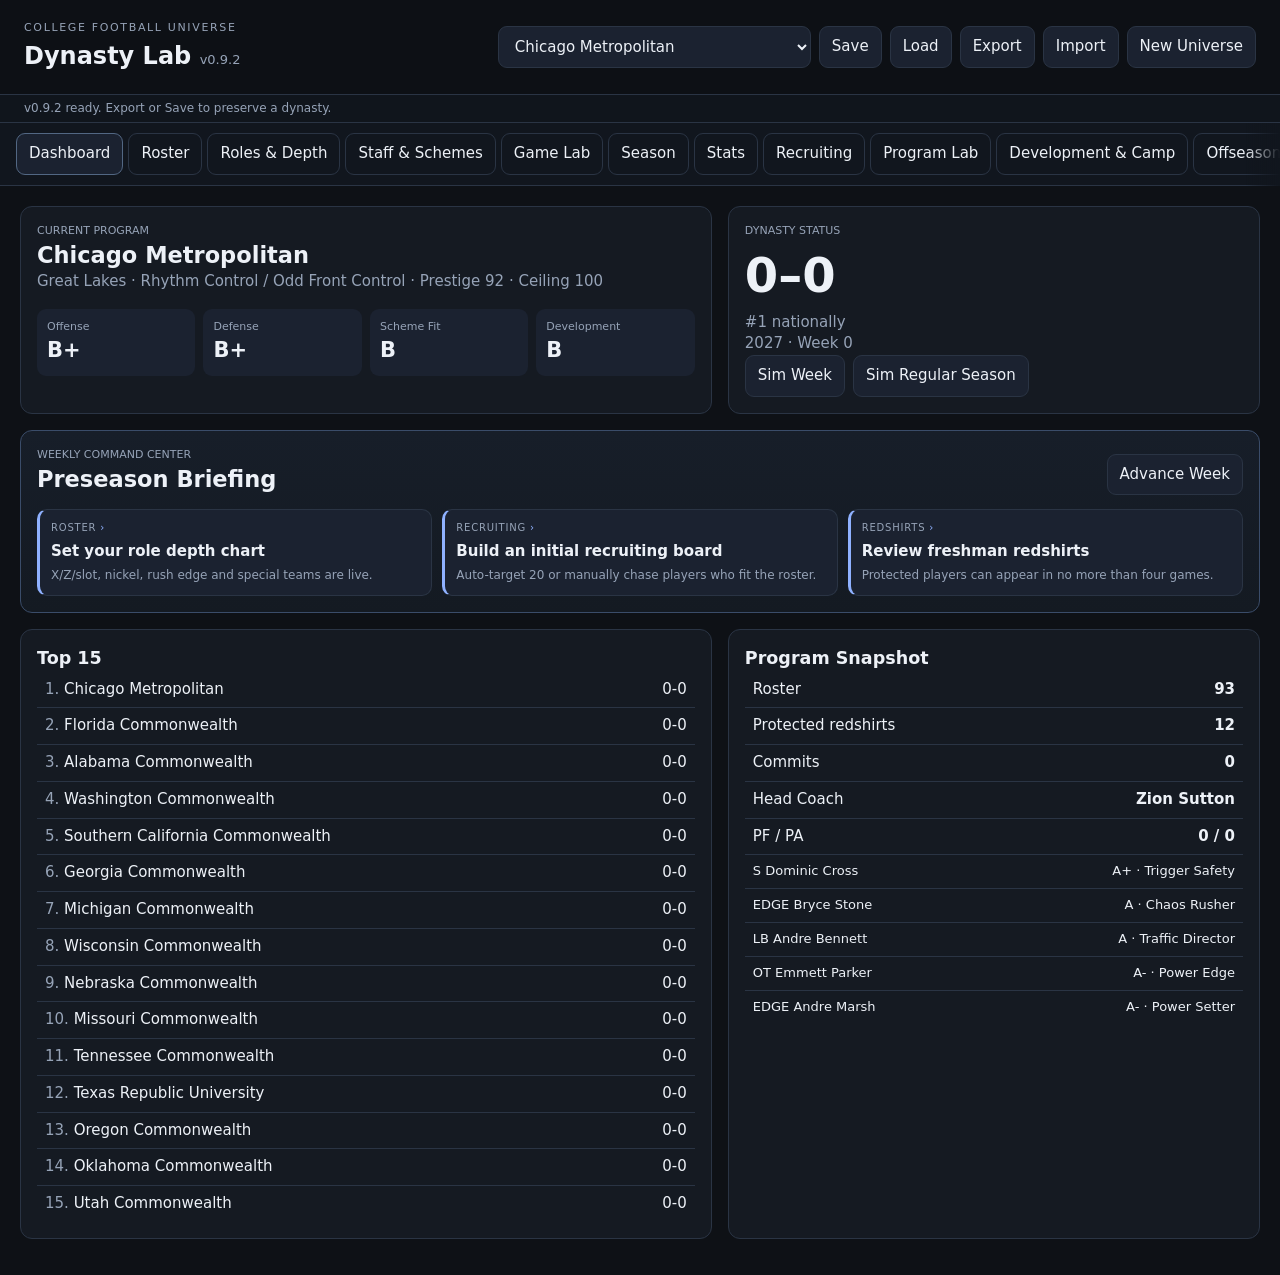
==== index.html @ 31e7a1f7 "Publish Dynasty Lab v0.9.3 for GitHub Pages A single self-contained page at the branch root, so enab" ====
<!doctype html><html lang="en"><head><meta charset="utf-8"><meta name="viewport" content="width=device-width,initial-scale=1"><meta name="theme-color" content="#0e1116"><title>Dynasty Lab v0.9.3</title><style>
:root{
  --bg:#0e1116;--panel:#151a22;--panel2:#1b2230;--line:#2a3444;--text:#edf1f7;--muted:#96a3b7;
  --accent:#d6e2ff;--accent2:#8fb1ff;--good:#77d6a3;--warn:#f3ca78;--bad:#ef8f92;
}
*{box-sizing:border-box}body{margin:0;background:var(--bg);color:var(--text);font:15px/1.45 Inter,ui-sans-serif,system-ui,-apple-system,BlinkMacSystemFont,"Segoe UI",sans-serif}
button,select{font:inherit}.topbar{display:flex;justify-content:space-between;gap:16px;align-items:center;padding:20px 24px;border-bottom:1px solid var(--line);position:sticky;top:0;background:rgba(14,17,22,.96);z-index:10}
h1,h2,h3{margin:0}h1{font-size:24px}h1 span{font-size:13px;color:var(--muted);font-weight:500}.eyebrow{font-size:11px;letter-spacing:.15em;color:var(--muted);margin-bottom:3px}
.header-actions,.button-row{display:flex;gap:8px;flex-wrap:wrap}button,select{background:var(--panel2);color:var(--text);border:1px solid var(--line);border-radius:9px;padding:9px 12px}button{cursor:pointer}button:hover{border-color:#4d6080}button:disabled{opacity:.4;cursor:not-allowed}
.tabs{display:flex;gap:5px;padding:10px 16px;border-bottom:1px solid var(--line);overflow:auto;background:#11161e}.tabs button{white-space:nowrap;background:transparent}.tabs button.active{background:var(--panel2);border-color:#526783}
main{max-width:1280px;margin:auto;padding:20px}.tab{display:none}.tab.active{display:block}.panel{min-width:0}.card{background:var(--panel);border:1px solid var(--line);border-radius:12px;padding:16px;margin-bottom:16px}
.hero-grid,.two-col{display:grid;grid-template-columns:1.3fr 1fr;gap:16px}.metric-grid{display:grid;grid-template-columns:repeat(4,minmax(0,1fr));gap:8px;margin-top:16px}.metric{background:var(--panel2);border-radius:9px;padding:10px}.metric .v{font-size:21px;font-weight:700}.small{font-size:11px}.muted{color:var(--muted)}.big{font-size:48px;font-weight:800;line-height:1.1;margin:10px 0}.section-head{display:flex;justify-content:space-between;gap:16px;align-items:end;margin-bottom:14px}
.table-wrap{overflow:auto;border:1px solid var(--line);border-radius:12px;background:var(--panel)}table{border-collapse:collapse;width:100%;min-width:820px}th,td{padding:9px 10px;border-bottom:1px solid var(--line);text-align:left}th{font-size:11px;text-transform:uppercase;letter-spacing:.06em;color:var(--muted);position:sticky;top:0;background:var(--panel2)}td.num{text-align:right}.pill{display:inline-block;padding:2px 7px;border:1px solid var(--line);border-radius:999px;font-size:11px}.good{color:var(--good)}.warn{color:var(--warn)}.bad{color:var(--bad)}.rankrow,.resultrow,.historyrow,.lineitem{display:flex;justify-content:space-between;gap:10px;padding:7px 8px;border-bottom:1px solid var(--line)}.rankrow:last-child,.resultrow:last-child,.historyrow:last-child,.lineitem:last-child{border-bottom:0}.rank{width:26px;color:var(--muted)}.strong{font-weight:700}.compact{font-size:13px}.champ{border-left:3px solid var(--good)}.upset{border-left:3px solid var(--warn)}.target{background:rgba(143,177,255,.08)}
@media(max-width:760px){.topbar{align-items:flex-start;flex-direction:column}.hero-grid,.two-col{grid-template-columns:1fr}.metric-grid{grid-template-columns:repeat(2,1fr)}main{padding:14px}.section-head{align-items:flex-start;flex-direction:column}.big{font-size:38px}}
.save-status{padding:5px 24px;border-bottom:1px solid var(--line);font-size:12px;background:#10151c}
.editor-grid{display:grid;grid-template-columns:repeat(4,minmax(0,1fr));gap:12px;align-items:end}.editor-grid label{display:flex;flex-direction:column;gap:5px;color:var(--muted);font-size:12px}.editor-grid input,.editor-grid select{width:100%;background:var(--panel2);color:var(--text);border:1px solid var(--line);border-radius:9px;padding:9px 10px;font:inherit}.playlog{max-height:460px;overflow:auto}.playline{padding:8px 9px;border-bottom:1px solid var(--line)}.coach-card{padding:10px 0;border-bottom:1px solid var(--line)}.coach-card:last-child{border-bottom:0}.scheme-badge{display:inline-block;border:1px solid var(--line);background:var(--panel2);padding:4px 8px;border-radius:999px;margin:3px 4px 3px 0}.bar{height:7px;background:#253043;border-radius:999px;overflow:hidden;margin-top:5px}.bar>span{display:block;height:100%;background:var(--accent2)}
@media(max-width:900px){.editor-grid{grid-template-columns:repeat(2,minmax(0,1fr))}}
@media(max-width:520px){.editor-grid{grid-template-columns:1fr}.header-actions{width:100%}.header-actions select{flex:1;min-width:180px}}

.player-button{appearance:none;background:transparent;border:0;padding:0;color:var(--text);font-weight:700;text-align:left;cursor:pointer;text-decoration:underline;text-decoration-color:transparent;text-underline-offset:3px}
.player-button:hover,.player-button:focus{text-decoration-color:var(--accent2);outline:none}
.health-ok{color:var(--good)}.health-warn{color:var(--warn)}.health-out{color:var(--bad)}
.depth-grid{display:grid;grid-template-columns:repeat(3,minmax(0,1fr));gap:12px}
.depth-card{background:var(--panel);border:1px solid var(--line);border-radius:12px;padding:13px;min-width:0}
.depth-card select{width:100%;margin-top:8px}
.depth-list{margin-top:8px;font-size:13px;color:var(--muted)}
.depth-list div{padding:4px 0;border-top:1px solid var(--line)}
.player-dialog{width:min(760px,calc(100% - 24px));max-height:88%;border:1px solid var(--line);border-radius:14px;background:var(--panel);color:var(--text);padding:0}
.player-dialog::backdrop{background:rgba(0,0,0,.72)}
.dialog-shell{padding:18px;margin:0}.dialog-head{display:flex;justify-content:space-between;gap:16px;align-items:flex-start;border-bottom:1px solid var(--line);padding-bottom:12px;margin-bottom:12px}
.dialog-close{flex:0 0 auto}.profile-grid{display:grid;grid-template-columns:repeat(4,minmax(0,1fr));gap:8px;margin:12px 0}.profile-stat{background:var(--panel2);padding:9px;border-radius:8px}
.profile-stat .v{font-weight:750;font-size:18px}.timeline{border-left:2px solid var(--line);padding-left:12px;margin-left:5px}.timeline-row{padding:7px 0}
.wide-input{width:100%;background:var(--panel2);color:var(--text);border:1px solid var(--line);border-radius:9px;padding:11px;font:inherit}
.archive-results{margin-top:10px}.injury-note{border-left:3px solid var(--warn);padding:8px 10px;background:rgba(243,202,120,.07);border-radius:6px}
.pipeline-bar{display:inline-flex;align-items:center;gap:5px}.pipeline-dot{display:inline-block;width:7px;height:7px;border-radius:50%;background:var(--accent2)}
@media(max-width:900px){.depth-grid{grid-template-columns:repeat(2,minmax(0,1fr))}.profile-grid{grid-template-columns:repeat(2,minmax(0,1fr))}}
@media(max-width:560px){.depth-grid{grid-template-columns:1fr}.player-dialog{width:calc(100% - 14px)}.dialog-shell{padding:13px}.profile-grid{grid-template-columns:repeat(2,minmax(0,1fr))}}

.role-depth-grid{grid-template-columns:repeat(3,minmax(0,1fr))}.role-card .role-side{font-size:10px;text-transform:uppercase;letter-spacing:.08em;color:var(--muted)}
.rs-button{min-width:76px;padding:5px 8px;font-size:12px}.rs-active{border-color:var(--warn);color:var(--warn)}.rs-used{opacity:.65}.record-value{font-variant-numeric:tabular-nums;font-weight:750}.award-card{padding:9px 0;border-bottom:1px solid var(--line)}.award-card:last-child{border-bottom:0}.draft-round{display:inline-block;min-width:42px;font-weight:800}.role-note{font-size:11px;color:var(--muted);margin-top:5px}.record-group{margin-bottom:14px}.record-group h4{margin:0 0 5px;font-size:12px;color:var(--muted);text-transform:uppercase;letter-spacing:.07em}
@media(max-width:980px){.role-depth-grid{grid-template-columns:repeat(2,minmax(0,1fr))}}@media(max-width:620px){.role-depth-grid{grid-template-columns:1fr}}

.command-center{border-color:#3a4c69;background:linear-gradient(180deg,#171e29,#141a22)}
.hub-grid{display:grid;grid-template-columns:repeat(3,minmax(0,1fr));gap:10px}.hub-item{background:var(--panel2);border:1px solid var(--line);border-radius:10px;padding:11px;min-height:86px}.hub-item.action{border-left:3px solid var(--accent2)}.hub-item.alert{border-left:3px solid var(--warn)}.hub-item.good-news{border-left:3px solid var(--good)}.hub-item.bad-news{border-left:3px solid var(--bad)}.hub-kicker{font-size:10px;text-transform:uppercase;letter-spacing:.08em;color:var(--muted);margin-bottom:5px}.hub-main{font-weight:700}.hub-sub{font-size:12px;color:var(--muted);margin-top:4px}.hub-item.hub-link{cursor:pointer}.hub-item.hub-link:hover,.hub-item.hub-link:focus-visible{background:var(--panel);outline:1px solid var(--accent2)}.hub-item.hub-link .hub-kicker::after{content:' ›';color:var(--accent2)}.stats-grid{display:grid;grid-template-columns:repeat(2,minmax(0,1fr));gap:16px}.leader-row{display:grid;grid-template-columns:30px minmax(0,1fr) auto;gap:8px;padding:7px 5px;border-bottom:1px solid var(--line);align-items:center}.leader-row:last-child{border-bottom:0}.leader-val{font-variant-numeric:tabular-nums;font-weight:700}.trend-up{color:var(--good)}.trend-down{color:var(--bad)}.trend-flat{color:var(--muted)}.battle-card{border-bottom:1px solid var(--line);padding:10px 0}.battle-card:last-child{border-bottom:0}.battle-schools{display:flex;gap:5px;flex-wrap:wrap;margin-top:6px}.battle-school{font-size:11px;padding:3px 7px;border:1px solid var(--line);border-radius:999px}.pitch-positive{color:var(--good)}.pitch-negative{color:var(--bad)}.pitch-neutral{color:var(--muted)}
@media(max-width:900px){.hub-grid{grid-template-columns:repeat(2,minmax(0,1fr))}.stats-grid{grid-template-columns:1fr}}@media(max-width:560px){.hub-grid{grid-template-columns:1fr}}

/* v0.8 development & camp */
.camp-phase{margin-top:12px;padding:11px;border:1px solid var(--line);border-radius:9px;background:var(--panel2)}
.stack-label{display:grid;gap:6px;margin:8px 0}.position-change-grid{display:grid;grid-template-columns:1.5fr 1fr auto;gap:8px;align-items:center}
.dev-confidence{display:inline-flex;align-items:center;gap:6px}.confidence-meter{display:inline-block;width:54px;height:6px;background:#273244;border-radius:9px;overflow:hidden;vertical-align:middle}.confidence-meter>i{display:block;height:100%;background:var(--accent2);border-radius:9px}
.camp-battle{padding:10px 0;border-bottom:1px solid var(--line)}.camp-battle:last-child{border-bottom:0}.battle-head{display:flex;justify-content:space-between;gap:10px;align-items:center}.battle-candidates{margin-top:6px;display:grid;gap:4px}.battle-candidate{display:flex;justify-content:space-between;gap:10px;font-size:13px}.staff-rec{color:var(--good)}
.dev-rise{color:var(--good)}.dev-fall{color:var(--bad)}.dev-flat{color:var(--muted)}.transition-tag{color:var(--warn)}
.training-focus{min-width:145px}.camp-disabled{opacity:.55}.staff-note{max-width:300px}.scout-range{white-space:nowrap}.growth-arrow{font-weight:800}
@media(max-width:700px){.position-change-grid{grid-template-columns:1fr}.position-change-grid button{width:100%}.staff-note{max-width:none}}

/* v0.8.1 mobile: an eleven-column roster table showed five columns on a phone
   and hid the ratings behind a horizontal scroll. Below 700px each row becomes
   a card with its column names inline. */
@media(max-width:700px){
  .stacked-table table{min-width:0;width:100%}
  .stacked-table thead{position:absolute;width:1px;height:1px;overflow:hidden;clip:rect(0 0 0 0);white-space:nowrap}
  .stacked-table tr{display:grid;grid-template-columns:minmax(0,1fr) minmax(0,1fr);gap:2px 10px;padding:11px 12px;border-bottom:1px solid var(--line)}
  .stacked-table tr:last-child{border-bottom:0}
  .stacked-table td{display:flex;justify-content:space-between;align-items:baseline;gap:8px;border:0;padding:2px 0;min-width:0}
  .stacked-table td::before{content:attr(data-label);font-size:10px;text-transform:uppercase;letter-spacing:.06em;color:var(--muted);flex:0 0 auto}
  .stacked-table td[data-label="Player"]{grid-column:1/-1;display:block;margin-bottom:5px}
  .stacked-table td[data-label="Player"]::before{display:none}
  .stacked-table td[data-label="Style"]{grid-column:1/-1;display:block}
  .stacked-table td[data-label="Style"]::before{display:block;margin-bottom:3px}
  .stacked-table td[data-label="Staff Note"],.stacked-table td[data-label="Hometown / HS"]{grid-column:1/-1}
  .stacked-table .table-wrap,.stacked-table{overflow:visible}
  .stacked-table td>span,.stacked-table td>.pill{text-align:right;min-width:0}
}

/* The tab strip scrolls horizontally with no hint that it does. Fade the right
   edge so the off-screen tabs are discoverable. */
.tabs{position:relative;-webkit-overflow-scrolling:touch;scrollbar-width:none}
.tabs::-webkit-scrollbar{display:none}
.tabs-shell{position:relative}
.tabs-shell::after{content:"";position:absolute;top:0;right:0;bottom:0;width:34px;pointer-events:none;background:linear-gradient(90deg,rgba(17,22,30,0),#11161e)}

.game-dialog{width:min(1050px,96vw);max-width:96vw;box-sizing:border-box}.game-dialog .dialog-shell{min-width:0}.game-dialog h2{font-size:24px;overflow-wrap:anywhere}.game-dialog h3{margin:20px 0 10px}.game-dialog h4{margin:16px 0 8px}.game-table{max-width:100%;margin:10px 0}.game-table table{min-width:520px}.game-link{text-align:left;font-size:12px}.game-dialog .active{border-color:var(--good);color:var(--good)}#gameHistoryYear{margin:12px 0}@media(max-width:600px){.game-dialog .dialog-shell{padding:12px}.game-dialog h2{font-size:19px}.game-dialog .dialog-head{gap:8px}#gameTabs{gap:4px}#gameTabs button{padding:8px;font-size:12px}}

/* v0.9.3 player portraits. Canvases are painted after markup lands, so they
   need a reserved box to avoid reflowing the row on first paint. */
.portrait{display:block;border-radius:8px;background:var(--panel2);flex:0 0 auto}
.portrait-list{width:44px;height:44px}
.portrait-profile{width:112px;height:112px;border-radius:12px}
.player-cell{display:flex;align-items:center;gap:10px;min-width:0}
.player-cell-text{min-width:0}
.dialog-identity{display:flex;align-items:flex-start;gap:14px;min-width:0}
.dialog-portrait{flex:0 0 auto}
@media(max-width:700px){
  .stacked-table .player-cell{align-items:center}
  .portrait-profile{width:88px;height:88px}
}
</style></head><body>
<div id="app">
  <header class="topbar">
    <div>
      <div class="eyebrow">COLLEGE FOOTBALL UNIVERSE</div>
      <h1>Dynasty Lab <span>v0.9.2</span></h1>
    </div>
    <div class="header-actions">
      <select id="userTeam" aria-label="Controlled program"></select>
      <button id="saveBrowser">Save</button>
      <button id="loadBrowser">Load</button>
      <button id="exportSave">Export</button>
      <button id="importSave">Import</button>
      <input id="importFile" type="file" accept="application/json,.json" hidden>
      <button id="newUniverse">New Universe</button>
    </div>
  </header>
  <div id="saveStatus" class="save-status muted">No save loaded.</div>

  <div class="tabs-shell">
  <nav class="tabs">
    <button data-tab="dashboard" class="active">Dashboard</button>
    <button data-tab="roster">Roster</button>
    <button data-tab="depth">Roles & Depth</button>
    <button data-tab="staff">Staff & Schemes</button>
    <button data-tab="gamelab">Game Lab</button>
    <button data-tab="season">Season</button>
    <button data-tab="stats">Stats</button>
    <button data-tab="recruiting">Recruiting</button>
    <button data-tab="program">Program Lab</button>
    <button data-tab="development">Development & Camp</button>
    <button data-tab="offseason">Offseason</button>
    <button data-tab="records">Awards & Records</button>
    <button data-tab="history">History</button>
  </nav>
  </div>

  <main>
    <section id="dashboard" class="panel tab active">
      <div class="hero-grid">
        <div class="card">
          <div class="small muted">CURRENT PROGRAM</div>
          <h2 id="teamName">—</h2>
          <div id="teamMeta" class="muted">—</div>
          <div class="metric-grid" id="teamMetrics"></div>
        </div>
        <div class="card">
          <div class="small muted">DYNASTY STATUS</div>
          <div class="big" id="recordBig">0–0</div>
          <div id="rankLine" class="muted">Preseason</div>
          <div id="weekLine" class="muted">2027 · Week 0</div>
          <div class="button-row">
            <button id="simWeek">Sim Week</button>
            <button id="simSeason">Sim Regular Season</button>
          </div>
        </div>
      </div>
      <div class="card command-center">
        <div class="section-head"><div><div class="small muted">WEEKLY COMMAND CENTER</div><h2 id="hubTitle">Preseason Briefing</h2></div><button id="hubAdvance">Advance Week</button></div>
        <div id="weeklyHub" class="hub-grid"></div>
      </div>
      <div class="two-col">
        <div class="card"><h3>Top 15</h3><div id="top15"></div></div>
        <div class="card"><h3>Program Snapshot</h3><div id="snapshot"></div></div>
      </div>
    </section>

    <section id="roster" class="panel tab stacked-table">
      <div class="section-head">
        <div><h2>Roster</h2><div class="muted">Displayed grades are staff estimates. True talent, growth and some personality traits remain hidden.</div></div>
        <select id="positionFilter"><option value="ALL">All positions</option></select>
      </div>
      <div class="table-wrap"><table><thead><tr>
        <th>Player</th><th>Pos</th><th>Elig</th><th>Redshirt</th><th>Ht/Wt</th><th>Style</th><th>Current</th><th>Upside</th><th>Scheme Fit</th><th>Health</th><th>Morale</th>
      </tr></thead><tbody id="rosterBody"></tbody></table></div>
    </section>


    <section id="depth" class="panel tab">
      <div class="section-head">
        <div><h2>Football Roles & Personnel Packages</h2><div class="muted">Set real roles — X/Z/slot, third-down back, rush edge, nickel, box safety, returners and more. Injured or protected redshirt players automatically fall to the next option.</div></div>
        <button id="autoDepth">Auto-Set Role Fits</button>
      </div>
      <div class="two-col">
        <div class="card"><h3>Offensive Identity</h3><div id="offPackages"></div></div>
        <div class="card"><h3>Defensive Identity</h3><div id="defPackages"></div></div>
      </div>
      <div id="depthGrid" class="depth-grid role-depth-grid"></div>
    </section>

    <section id="staff" class="panel tab">
      <div class="section-head"><div><h2>Staff & Schemes</h2><div class="muted">Coaches affect evaluation, recruiting, development, play calling and how efficiently the roster fits the system.</div></div></div>
      <div class="two-col">
        <div class="card"><h3>Coaching Staff</h3><div id="staffList"></div></div>
        <div class="card"><h3>Scheme Identity</h3><div id="schemeCard"></div></div>
      </div>
      <div class="card"><h3>Scheme-Fit Leaders</h3><div id="schemeFitLeaders"></div></div>
    </section>

    <section id="gamelab" class="panel tab">
      <div class="section-head">
        <div><h2>Game Lab</h2><div class="muted">Your next regular-season game can run through the richer roster-driven drive/play engine while the rest of the country fast-sims.</div></div>
        <button id="simDetailedGame">Sim My Next Game Detailed</button>
      </div>
      <div class="card" id="nextGameCard"></div>
      <div class="two-col">
        <div class="card"><h3>Detailed Box</h3><div id="detailedBox" class="muted">No detailed game simulated yet.</div></div>
        <div class="card"><h3>Key Matchups</h3><div id="keyMatchups" class="muted">Select a program with an upcoming game.</div></div>
      </div>
      <div class="card"><h3>Drive / Play Log</h3><div id="detailedLog" class="playlog muted">No detailed game simulated yet.</div></div>
    </section>

    <section id="season" class="panel tab">
      <div class="section-head">
        <div><h2>Season</h2><div id="seasonPhase" class="muted">2027 Regular Season</div></div>
        <div class="button-row">
          <button id="seasonWeek">Sim Week</button>
          <button id="simConf" disabled>Conference Championships</button>
          <button id="simPlayoff" disabled>Sim 16-Team Playoff</button>
        </div>
      </div>
      <div class="two-col">
        <div class="card"><h3>Conference Standings</h3><div id="confStandings"></div></div>
        <div class="card"><h3>Latest Results</h3><div id="latestResults"></div></div>
      </div>
      <div class="card"><h3>Team Schedule</h3><div id="teamSchedule"></div></div>
    </section>


    <section id="stats" class="panel tab">
      <div class="section-head"><div><h2>Statistics Center</h2><div class="muted">Production now comes from role usage and game context, not a single starter stat dump.</div></div><select id="statsScope"><option value="national">National</option><option value="team">My Program</option></select></div>
      <div class="stats-grid">
        <div class="card"><h3>Passing Leaders</h3><div id="passingLeaders"></div></div>
        <div class="card"><h3>Rushing Leaders</h3><div id="rushingLeaders"></div></div>
        <div class="card"><h3>Receiving Leaders</h3><div id="receivingLeaders"></div></div>
        <div class="card"><h3>Defensive Leaders</h3><div id="defensiveLeaders"></div></div>
      </div>
      <div class="card"><h3 id="teamStatHeading">Program Production</h3><div id="teamStatTable"></div></div>
    </section>

    <section id="recruiting" class="panel tab stacked-table">
      <div class="section-head">
        <div><h2>Recruiting Board</h2><div class="muted">Each recruit now has a region and a major priority. Visits, coaching, scheme, NIL, development and program trajectory influence the race.</div></div>
        <button id="autoTarget">Auto-Target 20</button>
      </div>
      <div class="card" id="classSummary"></div>
      <div class="card"><h3>Active Recruiting Battles</h3><div id="recruitBattleBoard"></div></div>
      <div class="table-wrap"><table><thead><tr>
        <th>Recruit</th><th>Pos</th><th>Rank</th><th>Stars</th><th>Hometown / HS</th><th>Miles</th><th>Priority</th><th>Scout</th><th>Interest</th><th>Trend</th><th>Leader</th><th>Visit</th><th>Promise</th><th></th>
      </tr></thead><tbody id="recruitBody"></tbody></table></div>
    </section>

    <section id="program" class="panel tab">
      <div class="section-head"><div><h2>Program Lab</h2><div class="muted">Edit the controlled fictional school in place. This is the first version of Create-a-School / universe editing.</div></div></div>
      <div class="card editor-grid">
        <label>School name<input id="editName" type="text"></label>
        <label>Conference (fixed in v0.4)<select id="editConference" disabled></select></label>
        <label>Prestige<input id="editPrestige" type="number" min="1" max="100"></label>
        <label>Resources<input id="editResources" type="number" min="1" max="100"></label>
        <label>NIL<input id="editNil" type="number" min="1" max="100"></label>
        <label>Development<input id="editDevelopment" type="number" min="1" max="100"></label>
        <label>Facilities<input id="editFacilities" type="number" min="1" max="100"></label>
        <label>Academics<input id="editAcademics" type="number" min="1" max="100"></label>
        <button id="applyProgramEdit">Apply Program Changes</button>
      </div>
      <div class="card"><h3>Institutional DNA</h3><div id="programDNA"></div></div>
    </section>

    <section id="development" class="panel tab stacked-table">
      <div class="section-head">
        <div><h2>Development & Camp</h2><div class="muted">Training influences outcomes; it does not guarantee them. Growth curves, body maturation and true talent remain partially hidden.</div></div>
        <div class="button-row"><button id="runSpringCamp">Run Spring Development</button><button id="runFallCamp">Run Fall Camp</button><button id="applyCampWinners">Use Staff Recommendations</button></div>
      </div>
      <div class="two-col">
        <div class="card">
          <h3>Program Training Plan</h3>
          <label class="stack-label">Team emphasis<select id="teamTrainingFocus"></select></label>
          <div id="trainingImpact" class="compact muted"></div>
          <div id="campPhaseCard" class="camp-phase"></div>
        </div>
        <div class="card">
          <h3>Scouting & Development Read</h3>
          <div id="developmentSummary"></div>
        </div>
      </div>
      <div class="card">
        <div class="section-head"><div><h3>Position Change Planner</h3><div class="muted">A position change can unlock a better role, but unfamiliarity temporarily suppresses role fit.</div></div></div>
        <div class="position-change-grid">
          <select id="positionChangePlayer"></select>
          <select id="positionChangeTarget"></select>
          <button id="applyPositionChange">Change Position</button>
        </div>
        <div id="positionChangePreview" class="compact muted"></div>
      </div>
      <div class="card">
        <div class="section-head"><div><h3>Individual Training Plans</h3><div class="muted">Young players and transition projects benefit most, but every focus has tradeoffs.</div></div></div>
        <div class="table-wrap"><table><thead><tr><th>Player</th><th>Elig</th><th>Current Read</th><th>Potential Read</th><th>Body</th><th>Focus</th><th>Staff Note</th></tr></thead><tbody id="trainingBody"></tbody></table></div>
      </div>
      <div class="two-col">
        <div class="card"><h3>Camp Risers & Fallers</h3><div id="campReport" class="muted">Complete the season to begin offseason development.</div></div>
        <div class="card"><h3>Position Battles</h3><div id="campBattles" class="muted">Fall camp will identify the closest battles.</div></div>
      </div>
    </section>

    <section id="offseason" class="panel tab">
      <div class="section-head">
        <div><h2>Offseason Lab</h2><div class="muted">After spring development and fall camp, finalize graduation, transfers, draft decisions, coaching movement and the incoming class.</div></div>
        <button id="runOffseason" disabled>Finalize Offseason & Advance Year</button>
      </div>
      <div class="two-col">
        <div class="card"><h3>Transfer Watch</h3><div id="transferWatch"></div></div>
        <div class="card"><h3>Development Candidates</h3><div id="developmentWatch"></div></div>
      </div>
      <div class="card"><h3>Offseason Report</h3><div id="offseasonReport" class="muted">Complete the season first.</div></div>
      <div class="card"><h3>Carousel / Transfer Log</h3><div id="movementLog" class="muted">No offseason movement yet.</div></div>
    </section>


    <section id="records" class="panel tab">
      <div class="section-head"><div><h2>Awards, Records & Draft</h2><div class="muted">Season honors, record books and draft outcomes are preserved permanently.</div></div></div>
      <div class="two-col">
        <div class="card"><h3 id="awardsHeading">Awards Watch</h3><div id="awardsBoard"></div></div>
        <div class="card"><h3>Recent Draft Results</h3><div id="draftBoard"></div></div>
      </div>
      <div class="two-col">
        <div class="card"><h3>National Record Book</h3><div id="nationalRecords"></div></div>
        <div class="card"><h3 id="schoolRecordsHeading">Program Records</h3><div id="schoolRecords"></div></div>
      </div>
    </section>

    <section id="history" class="panel tab">
      <div class="section-head"><div><h2>History</h2><div class="muted">Season snapshots, champions and major movement survive year advancement and save/export.</div></div></div>
      <div class="card">
        <div class="section-head"><div><h3>Player Archive</h3><div class="muted">Search active and retired players preserved by the dynasty database.</div></div></div>
        <input id="archiveSearch" class="wide-input" type="search" placeholder="Search player name">
        <div id="archiveResults" class="archive-results muted">Type a name to search.</div>
      </div>
      <div class="card"><h3>Game archive · selected school</h3><label>Season <select id="gameHistoryYear" aria-label="Game archive season"></select></label><div id="gameHistoryList"></div></div><div id="historyLog"></div>
    </section>
  </main>
</div>

<dialog id="playerDialog" class="player-dialog">
  <form method="dialog" class="dialog-shell">
    <div class="dialog-head">
      <div class="dialog-identity"><div id="playerDialogPortrait" class="dialog-portrait"></div><div><div id="playerDialogKicker" class="eyebrow">PLAYER PROFILE</div><h2 id="playerDialogName">Player</h2><div id="playerDialogMeta" class="muted"></div></div></div>
      <button class="dialog-close" value="close" aria-label="Close player profile">Close</button>
    </div>
    <div id="playerDialogBody"></div>
  </form>
</dialog>


<dialog id="recruitDialog" class="player-dialog">
  <form method="dialog" class="dialog-shell">
    <div class="dialog-head"><div><div class="eyebrow">RECRUIT PROFILE</div><h2 id="recruitDialogName">Recruit</h2><div id="recruitDialogMeta" class="muted"></div></div><button class="dialog-close" value="close">Close</button></div>
    <div id="recruitDialogBody"></div>
  </form>
</dialog>


<dialog id="gameDialog" class="player-dialog game-dialog" aria-labelledby="gameDialogName">
 <form method="dialog" class="dialog-shell">
  <div class="dialog-head"><div><div class="eyebrow">GAME CENTER</div><h2 id="gameDialogName"></h2></div><button class="dialog-close" aria-label="Close Game Center">Close</button></div>
  <p id="gameDialogMeta" class="muted"></p><p id="gamePregame" class="muted"></p>
  <div id="gameTabs" class="button-row" aria-label="Game Center sections">
   <button type="button" data-game-tab="Summary">Summary</button><button type="button" data-game-tab="Box Score">Box Score</button><button type="button" data-game-tab="Drives">Drives</button><button type="button" data-game-tab="Play-by-Play">Play-by-Play</button>
  </div><div id="gameDialogBody"></div>
 </form>
</dialog>
<script>/* Dynasty Portraits v1 FROZEN: pure identity/appearance derivation and Canvas 2D rendering. Incompatible visual changes require a new portrait version. */
(function(root, factory) {
  const api = factory();
  if (typeof module === 'object' && module.exports) module.exports = api;
  else root.DynastyPortraits = api;
})(typeof window !== 'undefined' ? window : this, function() {
  'use strict';
  const VERSION = 1;
  const VERSION_STATUS = 'frozen';
  const V1_FREEZE_ID = '2026-09-03-body-qc-freeze';
  const HAIR = ['Buzz cut','Crew cut','High fade','Side part','Swept back','Wavy crop','Short curls','Curly top','Afro','High top','Short twists','Short locs','Long locs','Braids','Cornrows','Mullet','Shag','Long waves','Bald','Mohawk','Flat top','Center part','Loose curls','Taper fade'];
  const BEARDS = ['Clean shaven','Stubble','Mustache','Goatee','Chin beard','Short beard','Full beard'];
  const SKIN = ['#f2c9a4','#e7b48d','#dca17a','#ca8a61','#b97850','#a96843','#945637','#80472e','#6b3928','#542d22'];
  const HAIR_COLORS = ['#171a1c','#28211e','#402b20','#65412a','#936037','#b88b4e','#ddbd78','#853e28'];
  const RARE_TRAITS = ['None','Eyebrow cut','Cheek scar','Widow’s peak','Prominent ears','Heavy brows','Sparse beard','Dense beard','Beauty mark'];
  const BODY_ARCHETYPES = Object.freeze({
    QB:Object.freeze({label:'Quarterback',shoulders:0,neck:0,pad:0,sleeve:0,trap:0,torso:0}),
    RB:Object.freeze({label:'Running back',shoulders:4,neck:3,pad:2,sleeve:1,trap:2,torso:3}),
    WR:Object.freeze({label:'Wide receiver',shoulders:-3,neck:-1,pad:-1,sleeve:-1,trap:-1,torso:-2}),
    TE:Object.freeze({label:'Tight end',shoulders:4,neck:2,pad:2,sleeve:2,trap:3,torso:3}),
    OL:Object.freeze({label:'Offensive line',shoulders:9,neck:6,pad:5,sleeve:4,trap:5,torso:7}),
    EDGE:Object.freeze({label:'Edge',shoulders:5,neck:3,pad:3,sleeve:2,trap:3,torso:4}),
    DT:Object.freeze({label:'Defensive tackle',shoulders:9,neck:6,pad:5,sleeve:4,trap:5,torso:6}),
    LB:Object.freeze({label:'Linebacker',shoulders:4,neck:3,pad:2,sleeve:2,trap:3,torso:3}),
    CB:Object.freeze({label:'Cornerback',shoulders:-4,neck:-1,pad:-1,sleeve:-1,trap:-2,torso:-3}),
    S:Object.freeze({label:'Safety',shoulders:-1,neck:0,pad:0,sleeve:0,trap:0,torso:-1}),
    ATH:Object.freeze({label:'Athlete',shoulders:0,neck:0,pad:0,sleeve:0,trap:0,torso:0})
  });

  const CAREER_HAIR_GROW = Object.freeze([
    [1,2,23],[2,3,5,23],[7,23],[4,21],[17,21],[6,16],[7,22],[8,22],[8],[8],[11,14],[12],[12],[12,13],[13],[16],[17],[17],[0],[19],[9],[17],[8,16],[1,2,6]
  ]);
  const CAREER_HAIR_TRIM = Object.freeze([
    [18,0],[0,23],[0,1,23],[1,2],[3],[2,23],[2,23],[6,2],[7,6],[2,20],[2,23],[10],[11,13],[14,10],[2,10],[5,1],[5,3],[5,4,16],[18],[2,0],[1,2],[3,4],[7,6],[0,1]
  ]);
  const CAREER_HAIR_RESTYLE = Object.freeze([
    [0,1,2,23],[0,1,2,3,23],[0,1,2,7,19,20,23],[1,3,4,5,21],[3,4,16,17,21],[3,5,6,16,17,22],[2,6,7,22,23],[2,6,7,8,9,22],[6,7,8,9,22],[2,7,8,9,20],[10,11,13,14],[10,11,12,13,14],[11,12,13],[10,11,12,13,14],[2,10,11,13,14],[1,5,15,16],[3,5,15,16,17,21],[4,5,16,17,21],[18,0,1],[0,2,19,20],[1,2,9,19,20],[3,4,16,17,21],[6,7,8,16,22],[0,1,2,6,23]
  ]);
  function deriveCareerGrooming(seed, baseHair, adultBeard, options={}) {
    const stages=6,hairLock=Number.isInteger(options.hair),beardLock=Number.isInteger(options.beard),enabled=options.enabled!==false;
    const hairBase=Math.round(number(hairLock?options.hair:baseHair,0,0,HAIR.length-1));
    const beardAdult=Math.round(number(beardLock?options.beard:adultBeard,0,0,BEARDS.length-1));
    if(!enabled)return Object.freeze(Array.from({length:stages},()=>Object.freeze({hair:hairBase,beard:beardAdult})));
    const r=rng(seed,'career-grooming-v2'),hair=Array(stages).fill(hairBase),beard=Array(stages).fill(0);
    if(hairLock){hair.fill(hairBase);}else{
      const temperament=r(),maxChanges=temperament<.2?0:temperament<.72?1:temperament<.94?2:3;
      const baseChance=temperament<.2?0:temperament<.72?.27:temperament<.94?.39:.5;
      let current=hairBase,changes=0,lastChange=-2;
      for(let stage=1;stage<stages;stage++){
        const seniorBoost=stage===4?.06:stage===5?.12:0;
        const canChange=changes<maxChanges&&stage-lastChange>1;
        if(canChange&&r()<baseChance+seniorBoost){
          const mode=r(),pool=(mode<.42?CAREER_HAIR_GROW[current]:mode<.72?CAREER_HAIR_TRIM[current]:CAREER_HAIR_RESTYLE[current])||[current];
          const candidates=pool.filter(v=>v!==current);
          if(candidates.length){current=candidates[Math.floor(r()*candidates.length)];changes++;lastChange=stage;}
        }
        hair[stage]=current;
      }
    }
    if(beardLock){beard.fill(beardAdult);}else{
      const maturity=number(options.maturity,.5,0,1),target=beardAdult;
      let onset=target===0?99:target===1?2:2+Math.floor(r()*2);
      if(maturity>.72)onset=Math.max(1,onset-1);else if(maturity<.25)onset=Math.min(4,onset+1);
      for(let stage=0;stage<stages;stage++){
        if(stage<onset)beard[stage]=0;
        else if(target===0)beard[stage]=0;
        else if(target===1)beard[stage]=1;
        else if(target===2)beard[stage]=stage===onset?1:2;
        else if(target===3)beard[stage]=stage===onset?1:3;
        else if(target===4)beard[stage]=stage===onset?1:4;
        else if(target===5)beard[stage]=stage===onset?1:5;
        else beard[stage]=stage===onset?1:stage===onset+1?5:6;
      }
      // A rare late-career shave/regrow gives believable change without constantly rerolling facial hair.
      if(target>=2&&r()<.14){const shaveStage=4+Math.floor(r()*2);beard[shaveStage]=r()<.55?0:1;}
    }
    return Object.freeze(hair.map((h,i)=>Object.freeze({hair:h,beard:beard[i]})));
  }
  const clamp = (n,a,b) => Math.min(b,Math.max(a,n));
  const number = (n,f,a,b) => clamp(n === null || n === '' || !Number.isFinite(Number(n)) ? f : Number(n),a,b);
  function hash(value) { let h=2166136261; for(const ch of String(value)){h ^= ch.charCodeAt(0);h=Math.imul(h,16777619);}return h>>>0; }
  function rng(seed, name) {let a=hash(`${VERSION}:${seed}:${name}`);return function(){a=(a+0x6d2b79f5)|0;let t=Math.imul(a^(a>>>15),1|a);t^=t+Math.imul(t^(t>>>7),61|t);return ((t^(t>>>14))>>>0)/4294967296;};}
  function deriveIdentity(seed, version=VERSION) {
    if(version!==VERSION) throw new RangeError('Unsupported portrait version');
    const face=rng(seed,'face'),hair=rng(seed,'hair'),color=rng(seed,'color'),extra=rng(seed,'extras'),accessoryDetail=rng(seed,'accessory-detail'),rare=rng(seed,'rare-traits-v1');
    // Keep the original extras stream call order stable; accessory and rare-trait variants live in their own streams.
    const eyeBlack=extra()<.16,freckles=extra()<.15,headband=extra()<.06;
    const eyeBlackStyle=eyeBlack?1+Math.floor(accessoryDetail()*3):0;
    const headbandStyle=headband?1+Math.floor(accessoryDetail()*2):0;
    const earringStyle=accessoryDetail()<.075?1+Math.floor(accessoryDetail()*3):0;
    const earringTone=Math.floor(accessoryDetail()*2),headbandTone=Math.floor(accessoryDetail()*3);
    // Each distinctive trait is intentionally uncommon. Multiple traits are possible, but naturally rare.
    const beardRoll=rare(),rareTraits=Object.freeze({
      eyebrowCut:rare()<.025,scar:rare()<.015,widowPeak:rare()<.035,prominentEars:rare()<.025,heavyBrows:rare()<.035,
      beardDensity:beardRoll<.02?.68:beardRoll>.98?1.2:1,beautyMark:rare()<.015,side:rare()<.5?-1:1
    });
    return Object.freeze({seed:String(seed),version,shape:Math.floor(face()*6),width:38+face()*9,jaw:25+face()*13,length:64+face()*12,chin:12+face()*11,eyes:13+face()*6,eyeSize:3+face()*2,brow:2+face()*3,nose:4+face()*4,mouth:10+face()*8,ear:5+face()*3,skin:Math.floor(color()*10),hairColor:Math.floor(color()*8),hair:Math.floor(hair()*HAIR.length),beard:Math.floor(hair()*BEARDS.length),maturity:hair(),eyeColor:Math.floor(color()*4),eyeBlack,eyeBlackStyle,freckles,headband,headbandStyle,earringStyle,earringTone,headbandTone,rareTraits});
  }
  function deriveAppearance(identity, player={}, school={}, options={}) {
    const o=options.overrides||{};
    const age=number(player.age,18+number(player.eligibilityUsed,0,0,6),16,40);
    const height=number(player.height,74,62,86),weight=number(player.weight,215,140,400);
    const mass=clamp((weight-175)/175,0,1.25),mature=clamp((age-18)/5,0,1);
    const position=String(player.pos||player.position||'ATH').toUpperCase();
    const body=BODY_ARCHETYPES[position]||BODY_ARCHETYPES.ATH;
    const validColor=(v,f)=>/^#[\da-f]{6}$/i.test(v||'')?v:f;
    const noneRare=()=>({eyebrowCut:false,scar:false,widowPeak:false,prominentEars:false,heavyBrows:false,beardDensity:1,beautyMark:false,side:identity.rareTraits.side||-1});
    const forcedRare=Math.round(number(o.rareTraitStyle,-1,-1,RARE_TRAITS.length-1));
    let rareTraits=o.rareTraits===false?noneRare():{...identity.rareTraits};
    if(forcedRare>=0){rareTraits=noneRare();if(forcedRare===1)rareTraits.eyebrowCut=true;else if(forcedRare===2)rareTraits.scar=true;else if(forcedRare===3)rareTraits.widowPeak=true;else if(forcedRare===4)rareTraits.prominentEars=true;else if(forcedRare===5)rareTraits.heavyBrows=true;else if(forcedRare===6)rareTraits.beardDensity=.68;else if(forcedRare===7)rareTraits.beardDensity=1.2;else if(forcedRare===8)rareTraits.beautyMark=true;}
    rareTraits=Object.freeze(rareTraits);
    return Object.freeze({identity,age,height,weight,mass,mature,position,
      skin:Math.round(number(o.skin,identity.skin,0,9)),hair:Math.round(number(o.hair,identity.hair,0,HAIR.length-1)),
      beard:Math.round(number(o.beard,age<19&&identity.maturity>.35?0:identity.beard,0,BEARDS.length-1)),
      hairColor:Math.round(number(o.hairColor,identity.hairColor,0,7)),
      eyeBlackStyle:o.accessories===false?0:Math.round(number(o.eyeBlackStyle,identity.eyeBlackStyle||0,0,3)),
      headbandStyle:o.accessories===false?0:Math.round(number(o.headbandStyle,identity.headbandStyle||0,0,2)),
      earringStyle:o.accessories===false?0:Math.round(number(o.earringStyle,identity.earringStyle||0,0,3)),
      earringTone:identity.earringTone||0,headbandTone:identity.headbandTone||0,freckles:identity.freckles,rareTraits,
      neck:13+mass*9+mature*2+body.neck*.28,shoulders:76+mass*30+(height-74)*.7+body.shoulders,padRise:3+mass*3+body.pad*.5,sleeveDrop:8+mass*4+body.sleeve*.5,trapRise:body.trap,torsoWidth:40+mass*2.5+body.torso,
      primary:validColor(school.primary,'#174d46'),secondary:validColor(school.secondary,'#ecb45b'),
      number:String(Math.round(number(player.jerseyNumber,12,0,99))),neutral:!!options.neutral,
      background:validColor(options.background,'#263b42')});
  }
  function shade(hex,n){return '#'+hex.slice(1).match(/../g).map(v=>clamp(parseInt(v,16)+n,0,255).toString(16).padStart(2,'0')).join('');}
  // Serializable drawing commands provide stable golden tests independent of browser antialiasing.
  function drawingCommands(a) {
    const out=[],poly=(points,color)=>out.push(['poly',points,color]),ellipse=(x,y,rx,ry,color)=>out.push(['ellipse',x,y,rx,ry,color]);
    const rect=(x,y,w,h,c)=>poly([[x,y],[x+w,y],[x+w,y+h],[x,y+h]],c);
    const f=a.identity,skin=SKIN[a.skin],light=shade(skin,19),shadow=shade(skin,-27),deep=shade(skin,-49),hair=HAIR_COLORS[a.hairColor],hi=shade(hair,[5,6].includes(a.hairColor)?8:17);
    const cx=128,top=49,shapeWidth=[0,3,5,-3,2,-2][f.shape],shapeLength=[0,-6,-2,8,3,6][f.shape];
    const matureJaw=a.mature*1.9,matureChin=a.mature*.8;
    const bottom=top+f.length+19+shapeLength,w=f.width+shapeWidth+(a.mass*3),jaw=f.jaw+[3,7,-2,-3,1,-5][f.shape]+(a.mass*3)+matureJaw,chin=f.chin+[5,6,-2,-1,1,-3][f.shape]+matureChin;
    const yEye=84+(f.length-64)*.25,yNose=yEye+20,yMouth=Math.min(yNose+15,bottom-13);
    const p=(x,y)=>[cx+x,y];
    // Fine facial rendering variation lives in its own stream so the stored identity fields remain stable.
    const faceDetail=rng(f.seed,'face-art');
    const eyeSlant=(faceDetail()-.5)*2.8,baseEyeOpen=3.8+faceDetail()*1.6,eyeOpen=Math.max(3.25,baseEyeOpen-a.mature*.35),browTilt=(faceDetail()-.5)*3.6,browArch=faceDetail()*2.6;
    const browThick=2+faceDetail()*1.35,noseBridge=3.2+faceDetail()*3,noseTip=(faceDetail()-.5)*2.7,noseDrop=(faceDetail()-.5)*3.2,mouthCurve=(faceDetail()-.5)*2.6,lipFull=1.2+faceDetail()*1.9,faceAsym=(faceDetail()-.5)*1.5;
    const cheekSet=(faceDetail()-.5)*5.5,cheekDepth=3+faceDetail()*6,templeDepth=1+faceDetail()*4,browSet=(faceDetail()-.5)*2.6,mouthBias=(faceDetail()-.5)*2.2,philtrum=1.2+faceDetail()*2.4;
    // Expression geometry is rendering-only: it gives each stable identity a more readable resting face without adding mutable player state.
    const eyeStyle=Math.floor(faceDetail()*4),eyeLift=(faceDetail()-.5)*1.3,gazeX=(faceDetail()-.5)*1.25,gazeY=(faceDetail()-.5)*.7,browLift=(faceDetail()-.5)*2.4;
    const mouthMood=(faceDetail()-.5)*3.6,mouthTilt=(faceDetail()-.5)*1.5,mouthScale=.88+faceDetail()*.2,upperLip=.8+faceDetail()*1.2,lowerLip=1.2+faceDetail()*1.8;
    const rt=a.rareTraits||{eyebrowCut:false,scar:false,widowPeak:false,prominentEars:false,heavyBrows:false,beardDensity:1,beautyMark:false,side:-1};
    rect(0,0,256,256,a.background);
    poly([[0,0],[201,0],[62,256],[0,256]],shade(a.background,5));
    ellipse(128,224,106,20,shade(a.background,-9));
    const jersey=a.neutral?'#495862':a.primary,trim=a.neutral?'#a7b7bc':a.secondary,s=a.shoulders,n=a.neck,pad=a.padRise,sleeve=a.sleeveDrop,trap=a.trapRise||0,torso=a.torsoWidth||40,trapY=160-trap;
    // Layered shoulder pads and sleeves give the uniform a football silhouette instead of a generic shirt shape.
    poly([p(-s,181-pad),p(-s-12,256),p(s+12,256),p(s,181-pad),p(44,trapY),p(-44,trapY)],shade(jersey,-19));
    poly([p(-s,181-pad),p(-58,167-pad*.35),p(-39,171),p(-27,202),p(-37,256),p(-s-12,256)],shade(jersey,13));
    poly([p(58,167-pad*.35),p(s,181-pad),p(s+12,256),p(41,256),p(30,203),p(39,171)],shade(jersey,-7));
    poly([p(-torso,171-trap*.16),p(0,182-trap*.08),p(torso,171-trap*.16),p(torso+3,256),p(-torso-1,256)],jersey);
    // Sleeve caps, cuffs and pad highlights stay readable at 48-64 px.
    poly([p(-s,187-pad),p(-59,171-pad*.2),p(-51,180),p(-s-2,198+sleeve*.12)],trim);
    poly([p(59,171-pad*.2),p(s,187-pad),p(s+2,198+sleeve*.12),p(51,180)],trim);
    poly([p(-s-1,193),p(-62,181),p(-59,188+sleeve),p(-s-5,204+sleeve*.45)],shade(jersey,-31));
    poly([p(62,181),p(s+1,193),p(s+5,204+sleeve*.45),p(59,188+sleeve)],shade(jersey,-25));
    poly([p(-s+8,180-pad),p(-57,170-pad*.25),p(-45,174),p(-61,183)],shade(jersey,22));
    poly([p(57,170-pad*.25),p(s-8,180-pad),p(61,183),p(45,174)],shade(jersey,3));
    poly([p(-n,120),p(n,120),p(n+3,165),p(29,172),p(0,193),p(-29,172),p(-n-3,165)],skin);
    poly([p(0,130),p(n,122),p(n+3,165),p(29,172),p(0,185)],shadow);
    poly([p(-n,132),p(n,133),p(n,146),p(0,155),p(-n,148)],deep);
    // Rib-knit collar with a darker inner V gives the neckline more depth.
    poly([p(-36,168),p(-25,167),p(0,185),p(25,167),p(36,168),p(0,202)],trim);
    poly([p(-25,170),p(0,188),p(25,170),p(0,197)],shade(jersey,-37));
    poly([p(-21,173),p(0,189),p(21,173),p(0,194)],shade(trim,-18));
    // Chest planes/folds keep large uniforms from reading as a flat color block.
    poly([p(-torso+1,197-trap*.1),p(-11,207),p(-17,256),p(-torso+4,256)],shade(jersey,7));
    poly([p(torso-1,197-trap*.1),p(13,207),p(19,256),p(torso+1,256)],shade(jersey,-12));
    poly([p(-8,202),p(0,207),p(8,202),p(4,256),p(-4,256)],shade(jersey,-5));
    // Small procedural block numerals, with a dark underlay for cleaner thumbnail readability.
    const digits=['111101101101111','010110010010111','111001111100111','111001111001111','101101111001001','111100111001111','111100111101111','111001001001001','111101111101111','111101111001111'];
    const digitStep=5,digitSpan=20,start=128-(a.number.length*digitSpan-3)/2;
    a.number.split('').forEach((d,i)=>digits[Number(d)].split('').forEach((bit,j)=>{if(bit==='1'){const x=start+i*digitSpan+(j%3)*digitStep,y=212+Math.floor(j/3)*digitStep;rect(x-.8,y-.8,5.8,5.8,shade(jersey,-42));rect(x,y,4.2,4.2,trim);}}));
    // Long styles build their rear silhouette before the face so features stay readable.
    if([12,15,16,17,21].includes(a.hair)){
      const back=rng(f.seed,'hair-back-detail');
      if(a.hair===12){
        for(const side of [-1,1])for(let k=0;k<4;k++){
          const x=side*(w+2+k*3),drop=132+k*8+back()*16,bend=side*(3+back()*5);
          poly([p(x-side*6,60+k*2),p(x,57+k*2),p(x+bend,drop),p(x+bend-side*5,drop+13),p(x-side*5,92)],k%3?hair:hi);
        }
      }else if(a.hair===15){
        poly([p(-w+5,58),p(w-5,57),p(w+8,104),p(w+11,151),p(w-2,169),p(w-10,121),p(-w+10,121),p(-w+2,169),p(-w-11,151),p(-w-8,105)],hair);
        poly([p(-w-5,91),p(-w+3,98),p(-w+1,154),p(-w-6,163)],hi);poly([p(w+4,92),p(w-2,99),p(w-1,154),p(w+6,162)],shade(hair,7));
      }else if(a.hair===16){
        poly([p(-w-3,55),p(w+3,54),p(w+11,102),p(w+7,148),p(w-3,161),p(w-12,123),p(-w+11,127),p(-w+2,162),p(-w-8,145),p(-w-11,96)],hair);
        for(let k=0;k<3;k++){poly([p(-w-4+k*5,87),p(-w-8+k*4,125),p(-w-2+k*3,151)],k%2?hi:hair);poly([p(w+3-k*5,88),p(w+8-k*4,125),p(w+2-k*3,149)],k%2?shade(hair,8):hair);}
      }else if(a.hair===17){
        poly([p(-w-4,53),p(w+4,52),p(w+12,98),p(w+10,151),p(w-1,169),p(w-10,126),p(-w+10,126),p(-w+1,169),p(-w-10,151),p(-w-12,99)],hair);
        for(let k=0;k<3;k++){const y=92+k*18;poly([p(-w-6,y),p(-w+2,y+7),p(-w-3,y+17),p(-w-9,y+10)],hi);poly([p(w+6,y),p(w-2,y+7),p(w+3,y+17),p(w+9,y+10)],shade(hair,8));}
      }else{
        poly([p(-w-5,55),p(-4,42),p(0,49),p(4,42),p(w+5,55),p(w+10,107),p(w+6,153),p(w-2,166),p(w-10,119),p(-w+10,119),p(-w+2,166),p(-w-6,153),p(-w-10,107)],hair);
        poly([p(-w-5,84),p(-w+4,91),p(-w+1,151),p(-w-5,160)],hi);poly([p(w+5,84),p(w-4,91),p(w-1,151),p(w+5,160)],shade(hair,8));
      }
    }
    const earBoost=rt.prominentEars?3.2:0;
    for(const side of [-1,1]){poly([p(side*(w-2),80),p(side*(w+f.ear+earBoost),78),p(side*(w+f.ear+2+earBoost),88),p(side*(w+4+earBoost*.35),105),p(side*(w-1),107)],side<0?skin:shadow);poly([p(side*(w+1),86),p(side*(w+4+earBoost*.45),85),p(side*(w+3+earBoost*.35),98)],deep);}
    const temple=f.shape===1?3:0,cheek=f.shape===2?5:0;
    const outline=[p(-w+10,top),p(w-10,top),p(w,top+15),p(w-temple,101),p(jaw+cheek,bottom-13),p(chin,bottom),p(-chin,bottom),p(-jaw-cheek,bottom-13),p(-w+temple,101),p(-w,top+15)];
    poly(outline,skin);
    poly([p(-w+10,top),p(-9,top+2),p(-18,yEye-7),p(-w+3,yEye+2),p(-w,top+15)],light);
    poly([p(w-10,top),p(w,top+15),p(w-temple,101),p(jaw+cheek,bottom-13),p(chin,bottom),p(7,bottom-1),p(18,104),p(20,top+12)],shadow);
    // Seeded forehead/temple planes make otherwise similar head outlines read differently at 48-64 px.
    poly([p(-w+8,top+5),p(-15,top+3),p(-22,yEye-11+browSet),p(-w+4,90)],shade(skin,Math.round(5-templeDepth)));
    poly([p(w-8,top+5),p(15,top+4),p(24,yEye-10-browSet*.4),p(w-3,92)],shade(skin,Math.round(-12-templeDepth)));
    poly([p(-w+2,101),p(-20,107+cheekSet*.2),p(-14,117),p(-jaw,bottom-13)],shade(skin,-9));
    poly([p(-chin,bottom),p(chin,bottom),p(jaw,bottom-13),p(9,bottom-8),p(-10,bottom-8),p(-jaw,bottom-13)],shade(skin,-16-Math.round(a.mature*4)));
    // Cheek planes add structure without changing permanent identity fields.
    poly([p(-w+4,99+cheekSet*.25),p(-24,103+cheekSet),p(-13,114+cheekSet*.35),p(-jaw+4,bottom-16),p(-18,bottom-22)],shade(skin,Math.round(7-cheekDepth*.35)));
    poly([p(w-4,99-cheekSet*.18),p(25,103-cheekSet*.55),p(14,115-cheekSet*.2),p(jaw-4,bottom-16),p(19,bottom-22)],shade(skin,Math.round(-10-cheekDepth*.65)));
    if(a.mature>.15){
      const ageShade=shade(skin,-18-Math.round(a.mature*9));
      poly([p(-25,yEye+7),p(-11,yEye+9),p(-15,yEye+11+a.mature*2),p(-27,yEye+9)],ageShade);
      poly([p(11,yEye+9),p(25,yEye+7),p(27,yEye+9),p(15,yEye+11+a.mature*2)],ageShade);
      poly([p(-f.nose-5,yNose+8),p(-f.mouth-3,yMouth-5),p(-f.mouth+1,yMouth-3)],shade(skin,-12-Math.round(a.mature*7)));
      poly([p(f.nose+5,yNose+8),p(f.mouth+3,yMouth-5),p(f.mouth-1,yMouth-3)],shade(skin,-18-Math.round(a.mature*7)));
    }
    for(const side of [-1,1]){
      const x=side*f.eyes,offset=side<0?-faceAsym:faceAsym*.45,y=yEye+offset+eyeLift,slant=side*eyeSlant;
      const eyeScale=[1.08,.76,.91,1.18][eyeStyle],localOpen=Math.max(2.6,eyeOpen*eyeScale),eyeInset=[0,.8,.35,-.25][eyeStyle],outerBias=[0,.2,-1.0,.65][eyeStyle]*side;
      poly([p(x-8+eyeInset,y-3-slant*.25),p(x+7-eyeInset,y-3+slant*.25+outerBias*.18),p(x+8-eyeInset,y+3.6+slant*.18+outerBias*.25),p(x-7+eyeInset,y+3.7-slant*.18)],shade(skin,-18));
      poly([p(x-6.8+eyeInset,y-1.15-slant*.18),p(x+6.4-eyeInset,y-1.25+slant*.18+outerBias*.12),p(x+5.45-eyeInset,y+localOpen+outerBias*.22),p(x-5.75+eyeInset,y+localOpen)],'#d9d2bd');
      const iris=['#3b3026','#4e5042','#55606a','#6b4c2f'][f.eyeColor],irisY=y+1.05+gazeY,irisX=x+gazeX;
      ellipse(cx+irisX,irisY,f.eyeSize*.61,Math.max(1.65,localOpen*.43),iris);ellipse(cx+irisX,irisY+.15,1.12,Math.max(1.45,localOpen*.34),'#202429');ellipse(cx+irisX-.6,irisY-1.05,.62,.62,'#eee6d5');
      poly([p(x-7.1+eyeInset,y-1.3-slant*.15),p(x+6.5-eyeInset,y-1.5+slant*.15+outerBias*.1),p(x+5.7-eyeInset,y-.3+slant*.1),p(x-6+eyeInset,y-.15-slant*.1)],deep);
      if(eyeStyle===2)poly([p(x-7,y-2.7),p(x+6,y-3.1+outerBias*.1),p(x+4.8,y-.9),p(x-5.5,y-.65)],shade(skin,-10));
      const browY=y-8-browArch*.45+browSet*.25+browLift-a.mature*.45,browSlope=side*browTilt,effectiveBrowThick=browThick+(rt.heavyBrows?1.6:0);
      poly([p(x-8,browY-browSlope*.35),p(x+6,browY-1+browSlope*.35),p(x+8,browY+effectiveBrowThick+browSlope*.3),p(x-7,browY+effectiveBrowThick-browSlope*.3)],hair);
      if(rt.eyebrowCut&&side===rt.side){const cutX=x+side*4.2,cutTone=side<0?shade(skin,1):shade(skin,-15);poly([p(cutX-1.2,browY-1.2),p(cutX+.4,browY-1),p(cutX+1.8,browY+effectiveBrowThick+1.2),p(cutX+.1,browY+effectiveBrowThick+1.4)],cutTone);}
      if(a.eyeBlackStyle===1){
        poly([p(x-7,y+7.2),p(x+7,y+6.8),p(x+6.2,y+10.1),p(x-6.3,y+10.6)],'#252a2b');
      }else if(a.eyeBlackStyle===2){
        poly([p(x-7,y+7.1),p(x+6.5,y+6.7),p(x+6,y+8.8),p(x-6.5,y+9.2)],'#252a2b');
        poly([p(x-5.5,y+10),p(x+5.3,y+9.7),p(x+4.8,y+11.7),p(x-5,y+12)],'#252a2b');
      }else if(a.eyeBlackStyle===3){
        ellipse(cx+x-.6,y+9.3,7.1,3.05,'#252a2b');
        ellipse(cx+x+3.9*side,y+10.2,3.1,2.25,shade('#252a2b',7));
      }
      if(a.freckles)for(let k=0;k<4;k++)ellipse(cx+x-6+k*4,y+11+(k%2)*2.5,.75,.65,deep);
    }
    if(rt.scar){const side=rt.side||-1,x=side*(f.eyes+10),y=yEye+14,scarTone=side<0?shade(skin,-24):shade(skin,-34);poly([p(x-1.1,y-3.5),p(x+.2,y-4),p(x+4.3*side,y+4.2),p(x+3.1*side,y+4.8)],scarTone);}
    if(rt.beautyMark){const side=rt.side||-1;ellipse(cx+side*(f.eyes+9),yEye+17,1.05,1.05,shade(skin,-58));}
    // A bridge, tip and nostrils make nose-width/length changes much easier to read at roster size.
    const noseY=yNose+noseDrop;
    poly([p(-noseBridge*.35,yEye+3),p(1,yEye+1),p(f.nose*.5,noseY-4),p(1+noseTip,noseY+2),p(-f.nose*.35,noseY-1)],shade(skin,12));
    poly([p(1,yEye+2),p(noseBridge*.55,yEye+5),p(f.nose+2,noseY),p(2+noseTip,noseY+4)],shadow);
    poly([p(-f.nose,noseY+1),p(-2+noseTip*.2,noseY+4),p(4+noseTip*.3,noseY+4),p(f.nose+2,noseY)],deep);
    ellipse(cx-f.nose*.55,noseY+2.8,1.45,.9,shade(skin,-58));ellipse(cx+f.nose*.65,noseY+2.7,1.35,.85,shade(skin,-58));
    const beard=shade(hair,5),beardDeep=shade(hair,-13),beardHi=shade(hair,18),beardDetail=rng(f.seed,'beard-detail');
    const baseBeardDensity=.72+a.mature*.28,beardTrait=rt.beardDensity||1,beardDensity=clamp(baseBeardDensity*beardTrait,.42,1.35);
    if(a.beard===1){
      // Stubble is texture rather than a solid painted jaw mask.
      poly([p(-jaw-1,yMouth+1),p(-7,yMouth+8),p(0,bottom-1),p(7,yMouth+8),p(jaw+1,yMouth+1),p(jaw-2,bottom-10),p(chin,bottom),p(-chin,bottom),p(-jaw+2,bottom-10)],shade(skin,-11-Math.round(a.mature*4)));
      const stubbleCount=beardTrait<.9?12:beardTrait>1.1?24:18;for(let k=0;k<stubbleCount;k++){const side=k%2?-1:1,x=side*(5+beardDetail()*(jaw-5)),y=yMouth+6+beardDetail()*Math.max(8,bottom-yMouth-10);ellipse(cx+x,y,.48+.28*beardDensity,.55+.3*beardDensity,k%4?beardDeep:beard);}
    }
    if(a.beard===5||a.beard===6){
      const full=a.beard===6,densityShift=beardTrait<.9?8:beardTrait>1.1?-4:0,cheekY=(full?105:111)+densityShift,drop=(full?10:3)+(beardTrait<.9?-3:beardTrait>1.1?3:0);
      poly([p(-w+5,cheekY),p(-jaw+1,118),p(-f.mouth-1,yMouth+2),p(-5,yMouth+8),p(0,yMouth+10),p(5,yMouth+8),p(f.mouth+1,yMouth+2),p(jaw-1,118),p(w-5,cheekY),p(jaw+3,bottom-8),p(chin,bottom+drop),p(0,bottom+drop+3),p(-chin,bottom+drop),p(-jaw-3,bottom-8)],beard);
      poly([p(-jaw+2,121),p(-13,bottom-8),p(-chin+2,bottom+drop-1),p(-jaw+5,bottom-9)],beardHi);
      poly([p(jaw-2,120),p(15,bottom-7),p(chin-2,bottom+drop-1),p(jaw-5,bottom-8)],beardDeep);
      for(let k=0;k<(full?12:7);k++){const side=k%2?-1:1,x=side*(9+beardDetail()*Math.max(9,jaw-10)),y=116+beardDetail()*Math.max(8,bottom-120);poly([p(x-1.2,y),p(x+1.5,y+2),p(x+.4,y+6),p(x-1.7,y+3)],k%3?beardDeep:beardHi);}
    }
    if(a.beard===4){
      // Chin beard leaves the cheeks and upper lip clean.
      poly([p(-9,yMouth+7),p(-5,yMouth+11),p(-8,bottom-5),p(0,bottom+5+a.mature*3),p(8,bottom-5),p(5,yMouth+11),p(9,yMouth+7)],beard);
      poly([p(-2,yMouth+10),p(3,yMouth+11),p(2,bottom+1),p(-1,bottom+3)],beardHi);
    }
    if(a.beard===3){
      // Goatee combines a separated mustache with a tapered center chin patch.
      poly([p(-11,yMouth-5),p(-3,yMouth-7),p(-1,yMouth-4),p(-4,yMouth),p(-12,yMouth-1)],beard);
      poly([p(1,yMouth-4),p(3,yMouth-7),p(11,yMouth-5),p(12,yMouth-1),p(4,yMouth)],beardDeep);
      poly([p(-8,yMouth+7),p(8,yMouth+7),p(7,bottom-5),p(0,bottom+2),p(-7,bottom-5)],beard);
      poly([p(-2,yMouth+10),p(3,yMouth+10),p(2,bottom-2),p(-1,bottom)],beardHi);
    }
    if(a.beard===2){
      // Two-lobed mustache with seed-controlled width and center gap.
      const moustacheWidth=Math.max(9.5,f.mouth*(.7+beardDetail()*.18)),stacheDrop=3+beardDetail()*2;
      poly([p(-moustacheWidth,yMouth-5),p(-4,yMouth-7),p(-1.3,yMouth-4),p(-3,yMouth-1),p(-moustacheWidth+1,yMouth+stacheDrop)],beard);
      poly([p(1.3,yMouth-4),p(4,yMouth-7),p(moustacheWidth,yMouth-5),p(moustacheWidth-1,yMouth+stacheDrop),p(3,yMouth-1)],beardDeep);
    }
    if(a.beard>=5){
      poly([p(-f.mouth*.9,yMouth-5),p(-4,yMouth-7),p(-1.2,yMouth-4),p(-3,yMouth),p(-f.mouth*.88,yMouth+1)],beardDeep);
      poly([p(1.2,yMouth-4),p(4,yMouth-7),p(f.mouth*.9,yMouth-5),p(f.mouth*.88,yMouth+1),p(3,yMouth)],beard);
    }
    const mouthY=yMouth+mouthCurve*.35+mouthBias*.18,mouthHalf=f.mouth*.72*mouthScale,leftCorner=mouthY+mouthMood+mouthTilt,rightCorner=mouthY+mouthMood-mouthTilt,centerY=mouthY-mouthMood*.42;
    poly([p(-mouthHalf,leftCorner),p(-3,centerY-upperLip),p(0,centerY-.2),p(3,centerY-upperLip),p(mouthHalf,rightCorner),p(4,centerY+1.45),p(-4,centerY+1.45)],shade(skin,-39));
    poly([p(-f.mouth*.48*mouthScale,centerY+1.9),p(0,centerY+1.2),p(f.mouth*.48*mouthScale,centerY+1.9),p(4,centerY+2.8+lowerLip+lipFull*.3),p(-4,centerY+2.8+lowerLip+lipFull*.3)],shade(skin,7));
    poly([p(-4,centerY+2.05),p(4,centerY+2.05),p(2,centerY+2.55),p(-2,centerY+2.55)],shade(skin,-22));
    poly([p(-2,yMouth-8),p(0,yMouth-8-philtrum),p(2,yMouth-8),p(1,yMouth-4),p(-1,yMouth-4)],shade(skin,-16));
    // Each hairstyle gets a distinct silhouette; detail randomness is isolated from identity/gameplay RNG.
    const h=a.hair,detail=rng(f.seed,'hair-detail');
    const fadeSides=()=>{poly([p(-w,59),p(-w+8,56),p(-w+7,82),p(-w+1,88)],shade(hair,-4));poly([p(w-8,56),p(w,59),p(w-1,88),p(w-7,82)],shade(hair,-10));};
    const topCap=(topY=38,edgeY=60)=>[p(-w+2,edgeY),p(-w+7,topY+7),p(-18,topY),p(17,topY-1),p(w-7,topY+6),p(w-2,edgeY),p(w-8,64),p(-w+8,64)];
    if(h===18){
      poly([p(-w+12,top+1),p(-12,top-1),p(8,top),p(-16,top+5)],light);
    }else if(h===0){
      poly([p(-w+4,58),p(-w+10,49),p(-20,44),p(19,43),p(w-10,49),p(w-4,58),p(w-7,63),p(-w+7,63)],shade(hair,4));fadeSides();
      for(let k=0;k<5;k++)poly([p(-24+k*12,48),p(-19+k*12,46),p(-16+k*12,50)],hi);
    }else if(h===1){
      fadeSides();poly(topCap(36,59),hair);poly([p(-w+10,45),p(-19,36),p(18,36),p(w-10,45),p(w-10,51),p(-w+10,52)],hi);
    }else if(h===2){
      fadeSides();poly([p(-w+10,56),p(-w+15,38),p(-16,31),p(18,31),p(w-11,40),p(w-7,57),p(w-12,61),p(-w+12,61)],hair);poly([p(-17,34),p(18,33),p(w-13,41),p(-w+16,43)],hi);
    }else if(h===3){
      poly(topCap(34,62),hair);poly([p(-w+2,51),p(-18,31),p(7,32),p(24,39),p(8,51),p(-w+6,62)],hi);poly([p(8,32),p(24,37),p(14,54),p(9,55)],shade(hair,-9));fadeSides();
    }else if(h===4){
      poly(topCap(31,61),hair);poly([p(-w+3,52),p(-w+14,31),p(-4,25),p(20,29),p(w+5,43),p(w-5,54),p(8,42)],hi);poly([p(-2,29),p(19,28),p(30,39),p(17,37)],shade(hair,7));
    }else if(h===5){
      poly(topCap(34,64),hair);for(let k=0;k<7;k++){const x=-w+8+k*(w*2-16)/6,y=40+(k%2)*3;poly([p(x-6,y+10),p(x,y-4),p(x+8,y+2),p(x+5,y+16),p(x,y+11)],k%2?hair:hi);}fadeSides();
    }else if(h===6){
      poly(topCap(39,63),hair);for(let k=0;k<13;k++){const x=-w+7+(k%7)*(w*2-14)/6,y=39+Math.floor(k/7)*11+(k%2)*2,r=4.5+detail()*2;ellipse(cx+x,y,r,r*.86,k%3?hair:hi);}fadeSides();
    }else if(h===7){
      fadeSides();poly(topCap(30,61),hair);for(let k=0;k<16;k++){const x=-w+11+(k%8)*(w*2-22)/7,y=29+Math.floor(k/8)*12+(k%2)*2,r=5+detail()*2.5;ellipse(cx+x,y,r,r*.88,k%3?hair:hi);}
    }else if(h===8){
      poly([p(-w-7,61),p(-w-5,37),p(-w+5,19),p(-19,10),p(7,9),p(w-1,17),p(w+8,34),p(w+8,61),p(w,70),p(-w,70)],hair);
      for(let k=0;k<24;k++){const angle=(k/24)*Math.PI*2,radius=25+detail()*12,x=Math.cos(angle)*radius*.95,y=34+Math.sin(angle)*radius*.62;const r=6+detail()*3;ellipse(cx+x,y,r,r*.9,k%4?hair:hi);} 
    }else if(h===9){
      fadeSides();poly([p(-w+9,58),p(-w+10,24),p(-w+15,18),p(w-14,18),p(w-9,25),p(w-8,58),p(w-13,63),p(-w+13,63)],hair);poly([p(-w+15,20),p(w-14,20),p(w-13,26),p(-w+14,27)],hi);for(let k=0;k<5;k++)poly([p(-18+k*9,25),p(-16+k*9,52),p(-12+k*9,52),p(-13+k*9,24)],shade(hair,k%2?7:-4));
    }else if(h===10){
      fadeSides();poly(topCap(34,61),shade(hair,-2));for(let k=0;k<9;k++){const x=-w+10+k*(w*2-20)/8,len=15+(k%3)*4;poly([p(x-3,37),p(x+3,35),p(x+5,35+len),p(x+1,39+len),p(x-2,50)],k%2?hair:hi);poly([p(x+1,39),p(x+4,43),p(x,47)],shade(hair,20));}
    }else if(h===11){
      fadeSides();poly(topCap(32,61),hair);for(let k=0;k<8;k++){const x=-w+10+k*(w*2-20)/7,len=24+(k%3)*7;poly([p(x-3,34),p(x+4,33),p(x+6,34+len),p(x+1,39+len),p(x-3,51)],k%3?hair:hi);}
    }else if(h===12){
      poly(topCap(33,63),hair);for(let k=0;k<7;k++){const x=-w+10+k*(w*2-20)/6,len=34+(k%3)*7;poly([p(x-3,35),p(x+4,34),p(x+5,35+len),p(x,42+len),p(x-3,53)],k%3?hair:hi);} 
    }else if(h===13){
      poly(topCap(35,61),shade(hair,-2));
      // Braids hang outside the cheek line instead of reading like marks painted across the face.
      for(const side of [-1,1])for(let k=0;k<2;k++){
        const x=side*(w-2+k*6),base=57+k*3,rope=[];
        for(let j=0;j<8;j++){const y=base+j*7,shift=side*(j%2?1.15:-1.15);rope.push(p(x-2.4+shift,y));}
        for(let j=7;j>=0;j--){const y=base+j*7,shift=side*(j%2?1.15:-1.15);rope.push(p(x+2.4+shift,y));}
        poly(rope,k?hair:shade(hair,-5));
        for(let j=1;j<7;j+=2){const y=base+j*7,shift=side*(j%2?1.15:-1.15);poly([p(x-1.7+shift,y),p(x+1.6+shift,y+1.2),p(x+.9+shift,y+3.2),p(x-1.8+shift,y+2.2)],hi);}
        ellipse(cx+x,base+52,2.2,2.7,shade(hair,-10));
      }
      for(let k=0;k<6;k++){const x=-20+k*8;poly([p(x-1.6,57),p(x+1.6,57),p(x*.58+1.5,37),p(x*.58-1.2,34)],k%2?shade(hair,-8):hi);}
    }else if(h===14){
      fadeSides();poly(topCap(35,60),shade(hair,-3));for(let k=0;k<7;k++){const front=-w+9+k*(w*2-18)/6,crown=front*.58;poly([p(front-3,57),p(front+2,58),p(crown+4,35),p(crown,33)],k%2?hair:hi);poly([p(front-1,53),p(front+2,52),p(crown+2,38)],shade(hair,18));}poly([p(-w+7,58),p(0,63),p(w-7,58),p(w-9,64),p(0,68),p(-w+9,64)],hair);
    }else if(h===15){
      poly(topCap(35,62),hair);fadeSides();for(let k=0;k<6;k++){const x=-w+9+k*(w*2-18)/5;poly([p(x-5,47),p(x,34+(k%2)*2),p(x+8,42),p(x+5,58),p(x,54)],k%2?hair:hi);} 
    }else if(h===16){
      poly(topCap(30,64),hair);for(let k=0;k<8;k++){const x=-w+5+k*(w*2-10)/7;poly([p(x-5,43),p(x+1,29+(k%3)*3),p(x+9,40),p(x+5,67+(k%2)*7),p(x,60)],k%3?hair:hi);} 
    }else if(h===17){
      poly([p(-w+2,61),p(-w+9,39),p(-7,29),p(-1,34),p(7,29),p(w-9,39),p(w-2,61),p(w-9,68),p(4,49),p(0,42),p(-5,49),p(-w+9,68)],hair);poly([p(-w+8,43),p(-9,31),p(-3,37),p(-w+12,59)],hi);poly([p(w-8,43),p(9,31),p(3,37),p(w-12,59)],shade(hair,9));
    }else if(h===19){
      fadeSides();poly([p(-18,58),p(-16,40),p(-12,32),p(-9,29),p(9,29),p(13,32),p(16,40),p(18,58),p(10,64),p(-10,64)],hair);poly([p(-6,32),p(5,31),p(10,36),p(8,51),p(1,55)],hi);poly([p(-12,39),p(-10,33),p(-9,52),p(-14,57)],shade(hair,-10));
    }else if(h===20){
      fadeSides();poly([p(-w+10,58),p(-w+12,31),p(-w+17,25),p(w-17,25),p(w-11,31),p(w-9,58),p(w-13,63),p(-w+13,63)],hair);poly([p(-w+17,25),p(w-17,25),p(w-15,31),p(-w+15,31)],hi);for(let k=0;k<4;k++)poly([p(-18+k*12,32),p(-16+k*12,54),p(-12+k*12,54),p(-13+k*12,31)],shade(hair,8));
    }else if(h===21){
      poly([p(-w+2,61),p(-w+8,39),p(-9,28),p(-2,33),p(-3,49),p(-w+10,70),p(-w+4,72)],hair);poly([p(w-2,61),p(w-8,39),p(9,28),p(2,33),p(3,49),p(w-10,70),p(w-4,72)],hair);poly([p(-w+9,42),p(-10,30),p(-4,35),p(-w+12,59)],hi);poly([p(w-9,42),p(10,30),p(4,35),p(w-12,59)],shade(hair,9));
    }else if(h===22){
      poly(topCap(33,64),hair);for(let k=0;k<18;k++){const x=-w+6+(k%9)*(w*2-12)/8,y=31+Math.floor(k/9)*16+(k%2)*3,r=6+detail()*3;ellipse(cx+x,y,r,r*.9,k%3?hair:hi);}poly([p(-w+5,56),p(-w-2,73),p(-w+4,88),p(-w+10,68)],hair);poly([p(w-5,56),p(w+2,73),p(w-4,88),p(w-10,68)],hair);
    }else if(h===23){
      fadeSides();poly([p(-w+9,59),p(-w+13,43),p(-17,37),p(16,36),p(w-13,43),p(w-9,59),p(w-13,63),p(-w+13,63)],hair);poly([p(-17,39),p(15,38),p(w-15,44),p(-w+15,46)],hi);poly([p(-w+3,67),p(-w+10,61),p(-w+8,79),p(-w+2,84)],shade(skin,-31));poly([p(w-10,61),p(w-3,67),p(w-2,84),p(w-8,79)],shade(skin,-42));
    }
    if(rt.widowPeak&&h!==18){poly([p(-6,top+1),p(0,top+10),p(6,top+1),p(4,top-1),p(-4,top-1)],hair);}
    if(a.headbandStyle){
      const bandColor=[trim,jersey,'#d9e0dc'][a.headbandTone%3];
      if(a.headbandStyle===1){
        poly([p(-w-1,64.5),p(0,62.4),p(w+1,64.5),p(w+.2,69.6),p(0,68.1),p(-w-.2,69.6)],bandColor);
        rect(124.5,64.1,7,3.4,shade(bandColor,-18));
      }else{
        poly([p(-w-1.5,63.2),p(0,60.5),p(w+1.5,63.2),p(w+.5,72.5),p(0,70),p(-w-.5,72.5)],bandColor);
        poly([p(-6,62.2),p(6,62.2),p(5,68.6),p(-5,68.6)],shade(bandColor,-18));
      }
    }
    if(a.earringStyle){
      const metal=a.earringTone?'#d4b76c':'#c9d2d4',rim=shade(metal,-42);
      const drawStud=side=>{const ex=cx+side*(w+f.ear+1),ey=95;ellipse(ex,ey,2.25,2.25,rim);ellipse(ex-.45,ey-.55,1.25,1.25,metal);};
      if(a.earringStyle===1||a.earringStyle===3)drawStud(-1);
      if(a.earringStyle===2||a.earringStyle===3)drawStud(1);
    }
    return out;
  }
  function appearanceSimilarity(a,b) {
    const fa=a.identity||a,fb=b.identity||b;
    const delta=(x,y,span)=>Math.min(1,Math.abs(x-y)/span);
    let distance=0,total=0;
    const add=(d,w)=>{distance+=clamp(d,0,1)*w;total+=w;};
    add(fa.shape===fb.shape?0:.8,5);add(delta(fa.width,fb.width,9),8);add(delta(fa.jaw,fb.jaw,13),7);add(delta(fa.length,fb.length,12),6);add(delta(fa.chin,fb.chin,11),5);
    add(delta(fa.eyes,fb.eyes,6),5);add(delta(fa.eyeSize,fb.eyeSize,2),3);add(delta(fa.nose,fb.nose,4),6);add(delta(fa.mouth,fb.mouth,8),5);add(delta(fa.ear,fb.ear,3),2);
    add(delta((a.skin??fa.skin),(b.skin??fb.skin),9),14);add((a.hair??fa.hair)===(b.hair??fb.hair)?0:1,12);add(delta((a.hairColor??fa.hairColor),(b.hairColor??fb.hairColor),7),4);
    add((a.beard??fa.beard)===(b.beard??fb.beard)?0:.75,4);add(fa.eyeColor===fb.eyeColor?0:.7,2);
    const ra=fa.rareTraits||{},rb=fb.rareTraits||{};const rareKeys=['eyebrowCut','scar','widowPeak','prominentEars','heavyBrows','beautyMark'];add(rareKeys.some(k=>!!ra[k]!==!!rb[k])?.6:0,3);
    return Math.round((1-distance/total)*1000)/10;
  }
  function findSimilarAppearances(items, threshold=86) {
    const pairs=[];
    for(let i=0;i<items.length;i++)for(let j=i+1;j<items.length;j++){
      const score=appearanceSimilarity(items[i],items[j]);if(score>=threshold)pairs.push(Object.freeze({a:i,b:j,score}));
    }
    pairs.sort((x,y)=>y.score-x.score||x.a-y.a||x.b-y.b);return Object.freeze(pairs);
  }
  const FRAME_PRESETS=Object.freeze({icon:{zoom:1.36,focalY:100},list:{zoom:1.23,focalY:104},card:{zoom:1.08,focalY:110},profile:{zoom:1,focalY:128}});
  function paint(commands, canvas, size=256, ratio=1, frame='profile') {
    const pixels=Math.round(number(size,256,32,1024)*number(ratio,1,1,3));canvas.width=pixels;canvas.height=pixels;
    const ctx=canvas.getContext('2d');if(!ctx)throw new Error('Canvas 2D unavailable');
    const preset=FRAME_PRESETS[frame]||FRAME_PRESETS.profile,base=pixels/256,zoom=preset.zoom;
    ctx.setTransform(base*zoom,0,0,base*zoom,base*(128-128*zoom),base*(preset.focalY-preset.focalY*zoom));
    for(const c of commands){ctx.fillStyle=c[c.length-1];ctx.beginPath();if(c[0]==='poly'){c[1].forEach(([x,y],i)=>i?ctx.lineTo(x,y):ctx.moveTo(x,y));ctx.closePath();}else ctx.ellipse(c[1],c[2],c[3],c[4],0,0,Math.PI*2);ctx.fill();}
    return canvas;
  }
  class PortraitCache {
    constructor(budget=32*1024*1024){this.budget=budget;this.entries=new Map();this.bytes=0;this.hits=0;this.misses=0;}
    get(key){const v=this.entries.get(key);if(!v){this.misses++;return null;}this.hits++;this.entries.delete(key);this.entries.set(key,v);return v.canvas;}
    set(key,canvas){const bytes=canvas.width*canvas.height*4;if(this.entries.has(key)){this.bytes-=this.entries.get(key).bytes;this.entries.delete(key);}if(bytes>this.budget)return;while(this.bytes+bytes>this.budget){const first=this.entries.keys().next().value;this.bytes-=this.entries.get(first).bytes;this.entries.delete(first);}this.entries.set(key,{canvas,bytes});this.bytes+=bytes;}
    clear(){this.entries.clear();this.bytes=0;this.hits=0;this.misses=0;}
  }
  const cache=new PortraitCache();
  function prepare(player={},school={},options={}) {
    // Preview fallback only. Production/new-game integration should assign portraitSeed explicitly; backward migration is intentionally out of scope for the current project direction.
    const seed=player.portraitSeed??player.id??'portrait-preview';
    return deriveAppearance(deriveIdentity(seed,player.portraitVersion??VERSION),player,school,options);
  }
  function getCacheKey(player,school,options={}){return JSON.stringify([VERSION,prepare(player,school,options),number(options.size,256,32,1024),number(options.pixelRatio,1,1,3),FRAME_PRESETS[options.frame]?options.frame:'profile']);}
  function renderPlayerPortrait(player,school,canvas,options={}){
    const appearance=prepare(player,school,options),key=getCacheKey(player,school,options),hit=cache.get(key);
    if(hit){canvas.width=hit.width;canvas.height=hit.height;canvas.getContext('2d').drawImage(hit,0,0);return appearance;}
    paint(drawingCommands(appearance),canvas,options.size,options.pixelRatio,options.frame);
    if(typeof document!=='undefined'){const copy=document.createElement('canvas');copy.width=canvas.width;copy.height=canvas.height;copy.getContext('2d').drawImage(canvas,0,0);cache.set(key,copy);}
    return appearance;
  }
  return {VERSION,VERSION_STATUS,V1_FREEZE_ID,HAIR,BEARDS,SKIN,HAIR_COLORS,RARE_TRAITS,BODY_ARCHETYPES,FRAME_PRESETS,hash,rng,deriveIdentity,deriveAppearance,deriveCareerGrooming,appearanceSimilarity,findSimilarAppearances,drawingCommands,paint,prepare,getCacheKey,renderPlayerPortrait,PortraitCache,cache};
});

// Browser-only save layout. Portable JSON remains a complete, inlined dynasty.
// IndexedDB requests are queued inside request callbacks (never across awaits).
(function(root){
  'use strict';
  const CHUNK_SIZE = 128;
  const revisionOf = d => d ? (d.revision || `legacy:${d.savedAt || ''}`) : null;
  const token = () => Array.from(crypto.getRandomValues(new Uint32Array(4)), n => n.toString(16)).join('-');

  function create({indexedDB = root.indexedDB, name = 'DynastyLabDB'} = {}) {
    function open() {
      return new Promise((resolve, reject) => {
        const request = indexedDB.open(name, 2);
        let cancelled = false;
        request.onblocked = () => {
          cancelled = true;
          reject(new Error('Close other Dynasty Lab tabs, then try again.'));
        };
        request.onupgradeneeded = () => {
          if (cancelled) { request.transaction.abort(); return; }
          const db = request.result;
          if (!db.objectStoreNames.contains('saves')) db.createObjectStore('saves');
          if (!db.objectStoreNames.contains('archives')) db.createObjectStore('archives');
        };
        request.onerror = () => reject(request.error);
        request.onsuccess = () => {
          const db = request.result;
          if (cancelled) { db.close(); return; }
          db.onversionchange = () => db.close();
          resolve(db);
        };
      });
    }

    async function transact(stores, mode, work) {
      const db = await open();
      try {
        return await new Promise((resolve, reject) => {
          const tx = db.transaction(stores, mode);
          let result, error;
          const fail = e => { error = e; tx.abort(); };
          tx.oncomplete = () => resolve(result);
          tx.onabort = () => reject(error || tx.error || new Error('Save transaction was cancelled.'));
          // Abort owns rejection: a request error is not a successful commit.
          tx.onerror = () => {};
          try { work(tx, value => { result = value; }, fail); }
          catch (e) { fail(e); }
        });
      } finally { db.close(); }
    }

    function validRef(ref) {
      return ref && typeof ref.id === 'string' && ref.id.length > 0
        && Number.isSafeInteger(ref.count) && ref.count >= 0
        && Number.isSafeInteger(ref.chunks) && ref.chunks >= 0
        && ref.chunks <= ref.count && (ref.count === 0) === (ref.chunks === 0);
    }

    function load() {
      return transact(['saves'], 'readonly', (tx, done, fail) => {
        const req = tx.objectStore('saves').get('main');
        req.onsuccess = () => {
          const d = req.result;
          if (d?.storageVersion && d.storageVersion !== 2) return fail(new Error('This browser save needs a newer game version.'));
          if (d?.storageVersion === 2 && (!validRef(d.archiveRef) || !d.revision))
            return fail(new Error('The saved archive reference is invalid. Use a complete JSON backup.'));
          done(d);
        };
      });
    }

    function readArchive(ref) {
      if (!validRef(ref)) return Promise.reject(new Error('Invalid archive reference.'));
      return transact(['saves', 'archives'], 'readonly', (tx, done, fail) => {
        const req = tx.objectStore('saves').get('main');
        req.onsuccess = () => {
          const current = req.result?.archiveRef;
          if (!current || current.id !== ref.id || current.count < ref.count || current.chunks < ref.chunks)
            return fail(new Error('The browser save was replaced in another tab. Load it again before opening history.'));
          const chunks = new Array(ref.chunks);
          let remaining = ref.chunks;
          if (!remaining) { done([]); return; }
          for (let i = 0; i < ref.chunks; i++) {
            const r = tx.objectStore('archives').get(i);
            r.onsuccess = () => {
              if (!Array.isArray(r.result) || !r.result.length || r.result.some(p => !p || typeof p !== 'object'))
                return fail(new Error('Archived careers are missing or damaged. Use a complete JSON backup.'));
              chunks[i] = r.result;
              if (--remaining === 0) {
                const rows = chunks.flat();
                if (rows.length !== ref.count) return fail(new Error('Archive count does not match the saved dynasty.'));
                done(rows);
              }
            };
          }
        };
      });
    }

    // Archived careers are append-only. Ordinary saves write zero archive chunks.
    // A new/imported universe replaces both stores atomically; a loaded universe
    // must still match its last saved revision to avoid overwriting another tab.
    function save(snapshot, {expectedRevision = null, archiveRef = null, additions = []} = {}) {
      if (archiveRef && !validRef(archiveRef)) return Promise.reject(new Error('Invalid archive reference.'));
      return transact(['saves', 'archives'], 'readwrite', (tx, done, fail) => {
        const saves = tx.objectStore('saves'), archives = tx.objectStore('archives');
        const req = saves.get('main');
        req.onsuccess = () => {
          try {
            if (expectedRevision !== null && revisionOf(req.result) !== expectedRevision)
              return fail(new Error('Another tab changed this browser save. Export this dynasty or reload before saving.'));
            if (archiveRef && (req.result?.archiveRef?.id !== archiveRef.id
              || req.result.archiveRef.count !== archiveRef.count || req.result.archiveRef.chunks !== archiveRef.chunks))
              return fail(new Error('The saved archive changed. Reload before saving.'));
            let chunks = archiveRef?.chunks || 0;
            if (!archiveRef) archives.clear();
            for (let i = 0; i < additions.length; i += CHUNK_SIZE)
              archives.put(additions.slice(i, i + CHUNK_SIZE), chunks++);
            const ref = {id: archiveRef?.id || token(), count: (archiveRef?.count || 0) + additions.length, chunks};
            const {playerArchive, ...core} = snapshot.universe;
            const data = {...snapshot, universe: core, storageVersion: 2, archiveRef: ref, revision: token()};
            saves.put(data, 'main');
            done({revision: data.revision, archiveRef: ref});
          } catch (e) { fail(e); }
        };
      });
    }
    return {load, readArchive, save};
  }
  const api = {create, revisionOf};
  if (typeof module === 'object' && module.exports) module.exports = api;
  else root.DynastyStorage = api;
})(typeof window === 'object' ? window : globalThis);

(() => {
'use strict';
const EMBEDDED_SCHOOLS=[{"id":1,"name":"Chicago Metropolitan","conference":"Great Lakes","prestige":92,"resources":93,"development":81,"nil":86,"academics":81,"fan_support":92,"facilities":94,"admin_patience":25,"program_ceiling":100,"city":"Chicago","state":"IL","lat":41.8781,"lon":-87.6298},{"id":2,"name":"Great Lakes University","conference":"Great Lakes","prestige":60,"resources":62,"development":58,"nil":59,"academics":63,"fan_support":68,"facilities":60,"admin_patience":78,"program_ceiling":67,"city":"Evanston","state":"IL","lat":42.0451,"lon":-87.6877},{"id":3,"name":"Wisconsin Commonwealth","conference":"Great Lakes","prestige":89,"resources":88,"development":84,"nil":98,"academics":61,"fan_support":83,"facilities":85,"admin_patience":61,"program_ceiling":100,"city":"Madison","state":"WI","lat":43.0731,"lon":-89.4012},{"id":4,"name":"Milwaukee State","conference":"Great Lakes","prestige":59,"resources":70,"development":55,"nil":70,"academics":60,"fan_support":67,"facilities":62,"admin_patience":66,"program_ceiling":74,"city":"Milwaukee","state":"WI","lat":43.0389,"lon":-87.9065},{"id":5,"name":"Michigan Commonwealth","conference":"Great Lakes","prestige":94,"resources":97,"development":82,"nil":94,"academics":66,"fan_support":75,"facilities":99,"admin_patience":50,"program_ceiling":100,"city":"Lansing","state":"MI","lat":42.7325,"lon":-84.5555},{"id":6,"name":"Detroit Metropolitan","conference":"Great Lakes","prestige":75,"resources":93,"development":47,"nil":90,"academics":37,"fan_support":76,"facilities":85,"admin_patience":42,"program_ceiling":90,"city":"Detroit","state":"MI","lat":42.3314,"lon":-83.0458},{"id":7,"name":"Lake Erie University","conference":"Great Lakes","prestige":62,"resources":63,"development":67,"nil":66,"academics":70,"fan_support":63,"facilities":62,"admin_patience":87,"program_ceiling":71,"city":"Cleveland","state":"OH","lat":41.4993,"lon":-81.6944},{"id":8,"name":"Ohio Western","conference":"Great Lakes","prestige":49,"resources":62,"development":40,"nil":62,"academics":58,"fan_support":82,"facilities":54,"admin_patience":63,"program_ceiling":54,"city":"Toledo","state":"OH","lat":41.6528,"lon":-83.5379},{"id":9,"name":"Indiana Commonwealth","conference":"Great Lakes","prestige":65,"resources":57,"development":53,"nil":50,"academics":78,"fan_support":67,"facilities":57,"admin_patience":58,"program_ceiling":70,"city":"Indianapolis","state":"IN","lat":39.7684,"lon":-86.1581},{"id":10,"name":"Fort Wayne State","conference":"Great Lakes","prestige":59,"resources":40,"development":62,"nil":47,"academics":66,"fan_support":47,"facilities":47,"admin_patience":65,"program_ceiling":66,"city":"Fort Wayne","state":"IN","lat":41.0793,"lon":-85.1394},{"id":11,"name":"Twin Cities University","conference":"Great Lakes","prestige":84,"resources":84,"development":65,"nil":79,"academics":76,"fan_support":73,"facilities":79,"admin_patience":63,"program_ceiling":97,"city":"Minneapolis","state":"MN","lat":44.9778,"lon":-93.265},{"id":12,"name":"Iowa Lakes University","conference":"Great Lakes","prestige":41,"resources":38,"development":58,"nil":29,"academics":72,"fan_support":39,"facilities":35,"admin_patience":81,"program_ceiling":51,"city":"Cedar Rapids","state":"IA","lat":41.9779,"lon":-91.6656},{"id":13,"name":"New England Commonwealth","conference":"Northeast","prestige":82,"resources":85,"development":57,"nil":99,"academics":42,"fan_support":72,"facilities":77,"admin_patience":46,"program_ceiling":91,"city":"Boston","state":"MA","lat":42.3601,"lon":-71.0589},{"id":14,"name":"Massachusetts Bay University","conference":"Northeast","prestige":58,"resources":58,"development":49,"nil":63,"academics":79,"fan_support":48,"facilities":46,"admin_patience":68,"program_ceiling":66,"city":"Worcester","state":"MA","lat":42.2626,"lon":-71.8023},{"id":15,"name":"Hudson University","conference":"Northeast","prestige":47,"resources":45,"development":43,"nil":38,"academics":60,"fan_support":38,"facilities":44,"admin_patience":65,"program_ceiling":59,"city":"Albany","state":"NY","lat":42.6526,"lon":-73.7562},{"id":16,"name":"New York Metropolitan","conference":"Northeast","prestige":80,"resources":75,"development":72,"nil":76,"academics":81,"fan_support":78,"facilities":76,"admin_patience":66,"program_ceiling":90,"city":"New York","state":"NY","lat":40.7128,"lon":-74.006},{"id":17,"name":"Long Island State","conference":"Northeast","prestige":58,"resources":53,"development":59,"nil":40,"academics":64,"fan_support":72,"facilities":61,"admin_patience":48,"program_ceiling":74,"city":"Hempstead","state":"NY","lat":40.7062,"lon":-73.6187},{"id":18,"name":"Connecticut Commonwealth","conference":"Northeast","prestige":47,"resources":48,"development":37,"nil":48,"academics":77,"fan_support":44,"facilities":49,"admin_patience":43,"program_ceiling":56,"city":"Hartford","state":"CT","lat":41.7658,"lon":-72.6734},{"id":19,"name":"Rhode Island Maritime","conference":"Northeast","prestige":57,"resources":55,"development":62,"nil":51,"academics":97,"fan_support":61,"facilities":58,"admin_patience":44,"program_ceiling":74,"city":"Providence","state":"RI","lat":41.824,"lon":-71.4128},{"id":20,"name":"Vermont State","conference":"Northeast","prestige":28,"resources":27,"development":57,"nil":29,"academics":77,"fan_support":36,"facilities":35,"admin_patience":70,"program_ceiling":38,"city":"Burlington","state":"VT","lat":44.4759,"lon":-73.2121},{"id":21,"name":"New Hampshire Tech","conference":"Northeast","prestige":60,"resources":58,"development":48,"nil":30,"academics":73,"fan_support":64,"facilities":63,"admin_patience":43,"program_ceiling":69,"city":"Manchester","state":"NH","lat":42.9956,"lon":-71.4548},{"id":22,"name":"Maine Commonwealth","conference":"Northeast","prestige":47,"resources":40,"development":52,"nil":29,"academics":72,"fan_support":50,"facilities":39,"admin_patience":74,"program_ceiling":55,"city":"Portland","state":"ME","lat":43.6591,"lon":-70.2568},{"id":23,"name":"Delaware Valley University","conference":"Northeast","prestige":41,"resources":33,"development":44,"nil":35,"academics":56,"fan_support":53,"facilities":28,"admin_patience":75,"program_ceiling":54,"city":"Wilmington","state":"DE","lat":39.7391,"lon":-75.5398},{"id":24,"name":"Jersey Coastal University","conference":"Northeast","prestige":32,"resources":36,"development":65,"nil":29,"academics":57,"fan_support":28,"facilities":34,"admin_patience":68,"program_ceiling":79,"city":"Newark","state":"NJ","lat":40.7357,"lon":-74.1724},{"id":25,"name":"Chesapeake University","conference":"Atlantic","prestige":82,"resources":96,"development":53,"nil":89,"academics":69,"fan_support":99,"facilities":84,"admin_patience":50,"program_ceiling":90,"city":"Baltimore","state":"MD","lat":39.2904,"lon":-76.6122},{"id":26,"name":"Potomac Commonwealth","conference":"Atlantic","prestige":53,"resources":46,"development":46,"nil":67,"academics":78,"fan_support":50,"facilities":47,"admin_patience":67,"program_ceiling":63,"city":"Washington","state":"DC","lat":38.9072,"lon":-77.0369},{"id":27,"name":"Virginia Commonwealth Tech","conference":"Atlantic","prestige":84,"resources":93,"development":72,"nil":99,"academics":59,"fan_support":75,"facilities":85,"admin_patience":53,"program_ceiling":100,"city":"Richmond","state":"VA","lat":37.5407,"lon":-77.436},{"id":28,"name":"Tidewater State","conference":"Atlantic","prestige":62,"resources":72,"development":57,"nil":62,"academics":85,"fan_support":58,"facilities":71,"admin_patience":61,"program_ceiling":75,"city":"Norfolk","state":"VA","lat":36.8508,"lon":-76.2859},{"id":29,"name":"Blue Ridge University","conference":"Atlantic","prestige":49,"resources":55,"development":83,"nil":50,"academics":62,"fan_support":62,"facilities":56,"admin_patience":56,"program_ceiling":63,"city":"Roanoke","state":"VA","lat":37.2709,"lon":-79.9414},{"id":30,"name":"Carolina Commonwealth","conference":"Atlantic","prestige":88,"resources":88,"development":64,"nil":99,"academics":69,"fan_support":98,"facilities":93,"admin_patience":57,"program_ceiling":100,"city":"Charlotte","state":"NC","lat":35.2271,"lon":-80.8431},{"id":31,"name":"Piedmont University","conference":"Atlantic","prestige":69,"resources":67,"development":55,"nil":64,"academics":95,"fan_support":73,"facilities":72,"admin_patience":56,"program_ceiling":81,"city":"Raleigh","state":"NC","lat":35.7796,"lon":-78.6382},{"id":32,"name":"Cape Fear State","conference":"Atlantic","prestige":67,"resources":53,"development":68,"nil":47,"academics":66,"fan_support":69,"facilities":56,"admin_patience":78,"program_ceiling":76,"city":"Wilmington","state":"NC","lat":34.2257,"lon":-77.9447},{"id":33,"name":"Palmetto University","conference":"Atlantic","prestige":70,"resources":67,"development":68,"nil":65,"academics":81,"fan_support":62,"facilities":65,"admin_patience":52,"program_ceiling":86,"city":"Columbia","state":"SC","lat":34.0007,"lon":-81.0348},{"id":34,"name":"Charleston Maritime","conference":"Atlantic","prestige":60,"resources":68,"development":73,"nil":56,"academics":70,"fan_support":49,"facilities":60,"admin_patience":52,"program_ceiling":77,"city":"Charleston","state":"SC","lat":32.7765,"lon":-79.9311},{"id":35,"name":"Appalachian Commonwealth","conference":"Atlantic","prestige":48,"resources":49,"development":63,"nil":45,"academics":58,"fan_support":44,"facilities":47,"admin_patience":78,"program_ceiling":54,"city":"Asheville","state":"NC","lat":35.5951,"lon":-82.5515},{"id":36,"name":"Shenandoah University","conference":"Atlantic","prestige":71,"resources":72,"development":53,"nil":75,"academics":67,"fan_support":81,"facilities":62,"admin_patience":85,"program_ceiling":78,"city":"Charlottesville","state":"VA","lat":38.0293,"lon":-78.4767},{"id":37,"name":"Georgia Commonwealth","conference":"Southeastern","prestige":96,"resources":99,"development":73,"nil":99,"academics":83,"fan_support":99,"facilities":98,"admin_patience":51,"program_ceiling":100,"city":"Atlanta","state":"GA","lat":33.749,"lon":-84.388},{"id":38,"name":"Georgia Coastal","conference":"Southeastern","prestige":84,"resources":85,"development":63,"nil":84,"academics":74,"fan_support":95,"facilities":86,"admin_patience":38,"program_ceiling":95,"city":"Savannah","state":"GA","lat":32.0809,"lon":-81.0912},{"id":39,"name":"Florida Commonwealth","conference":"Southeastern","prestige":92,"resources":94,"development":90,"nil":84,"academics":72,"fan_support":91,"facilities":92,"admin_patience":54,"program_ceiling":97,"city":"Orlando","state":"FL","lat":28.5383,"lon":-81.3792},{"id":40,"name":"South Florida Metropolitan","conference":"Southeastern","prestige":52,"resources":51,"development":48,"nil":48,"academics":59,"fan_support":40,"facilities":55,"admin_patience":71,"program_ceiling":90,"city":"Miami","state":"FL","lat":25.7617,"lon":-80.1918},{"id":41,"name":"Florida Gulf University","conference":"Southeastern","prestige":69,"resources":73,"development":59,"nil":91,"academics":44,"fan_support":71,"facilities":75,"admin_patience":53,"program_ceiling":78,"city":"Tampa","state":"FL","lat":27.9506,"lon":-82.4572},{"id":42,"name":"Alabama Commonwealth","conference":"Southeastern","prestige":97,"resources":91,"development":86,"nil":88,"academics":61,"fan_support":85,"facilities":99,"admin_patience":16,"program_ceiling":100,"city":"Birmingham","state":"AL","lat":33.5186,"lon":-86.8104},{"id":43,"name":"Mobile State","conference":"Southeastern","prestige":40,"resources":35,"development":42,"nil":33,"academics":62,"fan_support":34,"facilities":29,"admin_patience":68,"program_ceiling":56,"city":"Mobile","state":"AL","lat":30.6954,"lon":-88.0399},{"id":44,"name":"Tennessee Commonwealth","conference":"Southeastern","prestige":85,"resources":78,"development":74,"nil":84,"academics":75,"fan_support":66,"facilities":88,"admin_patience":30,"program_ceiling":100,"city":"Nashville","state":"TN","lat":36.1627,"lon":-86.7816},{"id":45,"name":"Knoxville Tech","conference":"Southeastern","prestige":48,"resources":45,"development":54,"nil":50,"academics":72,"fan_support":53,"facilities":44,"admin_patience":65,"program_ceiling":65,"city":"Knoxville","state":"TN","lat":35.9606,"lon":-83.9207},{"id":46,"name":"Mississippi Commonwealth","conference":"Southeastern","prestige":54,"resources":53,"development":64,"nil":63,"academics":77,"fan_support":59,"facilities":65,"admin_patience":41,"program_ceiling":66,"city":"Jackson","state":"MS","lat":32.2988,"lon":-90.1848},{"id":47,"name":"Magnolia State","conference":"Southeastern","prestige":52,"resources":54,"development":71,"nil":34,"academics":82,"fan_support":63,"facilities":53,"admin_patience":67,"program_ceiling":60,"city":"Hattiesburg","state":"MS","lat":31.3271,"lon":-89.2903},{"id":48,"name":"Kentucky Commonwealth","conference":"Southeastern","prestige":65,"resources":76,"development":65,"nil":75,"academics":79,"fan_support":43,"facilities":73,"admin_patience":50,"program_ceiling":80,"city":"Lexington","state":"KY","lat":38.0406,"lon":-84.5037},{"id":49,"name":"Louisiana Commonwealth","conference":"Gulf","prestige":91,"resources":99,"development":66,"nil":96,"academics":79,"fan_support":96,"facilities":92,"admin_patience":61,"program_ceiling":100,"city":"Baton Rouge","state":"LA","lat":30.4515,"lon":-91.1871},{"id":50,"name":"New Orleans University","conference":"Gulf","prestige":83,"resources":64,"development":57,"nil":66,"academics":67,"fan_support":80,"facilities":73,"admin_patience":40,"program_ceiling":93,"city":"New Orleans","state":"LA","lat":29.9511,"lon":-90.0715},{"id":51,"name":"Acadiana State","conference":"Gulf","prestige":66,"resources":57,"development":44,"nil":50,"academics":72,"fan_support":81,"facilities":68,"admin_patience":78,"program_ceiling":72,"city":"Lafayette","state":"LA","lat":30.2241,"lon":-92.0198},{"id":52,"name":"Gulf Coast Tech","conference":"Gulf","prestige":67,"resources":78,"development":83,"nil":77,"academics":57,"fan_support":77,"facilities":67,"admin_patience":31,"program_ceiling":79,"city":"Biloxi","state":"MS","lat":30.396,"lon":-88.8853},{"id":53,"name":"Houston Metropolitan","conference":"Gulf","prestige":84,"resources":94,"development":59,"nil":84,"academics":77,"fan_support":86,"facilities":99,"admin_patience":53,"program_ceiling":99,"city":"Houston","state":"TX","lat":29.7604,"lon":-95.3698},{"id":54,"name":"East Texas University","conference":"Gulf","prestige":67,"resources":54,"development":57,"nil":53,"academics":64,"fan_support":56,"facilities":68,"admin_patience":51,"program_ceiling":84,"city":"Beaumont","state":"TX","lat":30.0802,"lon":-94.1266},{"id":55,"name":"Arkansas Delta","conference":"Gulf","prestige":68,"resources":62,"development":50,"nil":63,"academics":57,"fan_support":56,"facilities":72,"admin_patience":66,"program_ceiling":85,"city":"Little Rock","state":"AR","lat":34.7465,"lon":-92.2896},{"id":56,"name":"Ozark Commonwealth","conference":"Gulf","prestige":67,"resources":79,"development":71,"nil":88,"academics":57,"fan_support":53,"facilities":70,"admin_patience":57,"program_ceiling":75,"city":"Fayetteville","state":"AR","lat":36.0822,"lon":-94.1719},{"id":57,"name":"Memphis Metropolitan","conference":"Gulf","prestige":64,"resources":65,"development":67,"nil":75,"academics":68,"fan_support":60,"facilities":55,"admin_patience":58,"program_ceiling":77,"city":"Memphis","state":"TN","lat":35.1495,"lon":-90.049},{"id":58,"name":"Red River University","conference":"Gulf","prestige":77,"resources":75,"development":60,"nil":76,"academics":78,"fan_support":81,"facilities":88,"admin_patience":52,"program_ceiling":90,"city":"Shreveport","state":"LA","lat":32.5252,"lon":-93.7502},{"id":59,"name":"Coastal Bend State","conference":"Gulf","prestige":63,"resources":70,"development":57,"nil":74,"academics":47,"fan_support":59,"facilities":69,"admin_patience":42,"program_ceiling":72,"city":"Corpus Christi","state":"TX","lat":27.8006,"lon":-97.3964},{"id":60,"name":"Gulf Plains University","conference":"Gulf","prestige":31,"resources":28,"development":60,"nil":22,"academics":73,"fan_support":29,"facilities":25,"admin_patience":60,"program_ceiling":44,"city":"Lake Charles","state":"LA","lat":30.2266,"lon":-93.2174},{"id":61,"name":"Missouri Commonwealth","conference":"Heartland","prestige":82,"resources":83,"development":85,"nil":65,"academics":69,"fan_support":99,"facilities":85,"admin_patience":59,"program_ceiling":98,"city":"Columbia","state":"MO","lat":38.9517,"lon":-92.3341},{"id":62,"name":"St. Louis Metropolitan","conference":"Heartland","prestige":65,"resources":74,"development":50,"nil":67,"academics":69,"fan_support":54,"facilities":72,"admin_patience":67,"program_ceiling":76,"city":"St. Louis","state":"MO","lat":38.627,"lon":-90.1994},{"id":63,"name":"Kansas Commonwealth","conference":"Heartland","prestige":81,"resources":91,"development":74,"nil":91,"academics":75,"fan_support":84,"facilities":82,"admin_patience":81,"program_ceiling":86,"city":"Wichita","state":"KS","lat":37.6872,"lon":-97.3301},{"id":64,"name":"Prairie Tech","conference":"Heartland","prestige":65,"resources":65,"development":64,"nil":77,"academics":72,"fan_support":73,"facilities":64,"admin_patience":48,"program_ceiling":82,"city":"Manhattan","state":"KS","lat":39.1836,"lon":-96.5717},{"id":65,"name":"Nebraska Commonwealth","conference":"Heartland","prestige":87,"resources":94,"development":65,"nil":83,"academics":95,"fan_support":61,"facilities":87,"admin_patience":54,"program_ceiling":97,"city":"Lincoln","state":"NE","lat":40.8136,"lon":-96.7026},{"id":66,"name":"Omaha State","conference":"Heartland","prestige":73,"resources":75,"development":64,"nil":76,"academics":74,"fan_support":63,"facilities":70,"admin_patience":58,"program_ceiling":84,"city":"Omaha","state":"NE","lat":41.2565,"lon":-95.9345},{"id":67,"name":"Iowa Commonwealth","conference":"Heartland","prestige":69,"resources":75,"development":51,"nil":73,"academics":64,"fan_support":70,"facilities":73,"admin_patience":57,"program_ceiling":77,"city":"Des Moines","state":"IA","lat":41.5868,"lon":-93.625},{"id":68,"name":"Dakota University","conference":"Heartland","prestige":79,"resources":89,"development":68,"nil":82,"academics":70,"fan_support":82,"facilities":80,"admin_patience":58,"program_ceiling":94,"city":"Sioux Falls","state":"SD","lat":43.5446,"lon":-96.7311},{"id":69,"name":"North Dakota Commonwealth","conference":"Heartland","prestige":66,"resources":73,"development":63,"nil":73,"academics":82,"fan_support":73,"facilities":68,"admin_patience":62,"program_ceiling":77,"city":"Fargo","state":"ND","lat":46.8772,"lon":-96.7898},{"id":70,"name":"Oklahoma Northern","conference":"Heartland","prestige":60,"resources":47,"development":74,"nil":59,"academics":75,"fan_support":59,"facilities":47,"admin_patience":55,"program_ceiling":77,"city":"Tulsa","state":"OK","lat":36.154,"lon":-95.9928},{"id":71,"name":"Springfield State","conference":"Heartland","prestige":51,"resources":64,"development":51,"nil":64,"academics":58,"fan_support":35,"facilities":57,"admin_patience":78,"program_ceiling":68,"city":"Springfield","state":"MO","lat":37.209,"lon":-93.2923},{"id":72,"name":"Central Plains University","conference":"Heartland","prestige":71,"resources":70,"development":73,"nil":65,"academics":85,"fan_support":61,"facilities":67,"admin_patience":65,"program_ceiling":78,"city":"Topeka","state":"KS","lat":39.0473,"lon":-95.6752},{"id":73,"name":"Texas Republic University","conference":"Southwest","prestige":98,"resources":99,"development":73,"nil":99,"academics":71,"fan_support":78,"facilities":83,"admin_patience":46,"program_ceiling":100,"city":"Austin","state":"TX","lat":30.2672,"lon":-97.7431},{"id":74,"name":"Lone Star Tech","conference":"Southwest","prestige":90,"resources":79,"development":65,"nil":73,"academics":73,"fan_support":83,"facilities":83,"admin_patience":58,"program_ceiling":100,"city":"Dallas","state":"TX","lat":32.7767,"lon":-96.797},{"id":75,"name":"Fort Worth State","conference":"Southwest","prestige":70,"resources":62,"development":75,"nil":60,"academics":84,"fan_support":71,"facilities":64,"admin_patience":79,"program_ceiling":83,"city":"Fort Worth","state":"TX","lat":32.7555,"lon":-97.3308},{"id":76,"name":"San Antonio Commonwealth","conference":"Southwest","prestige":69,"resources":91,"development":74,"nil":92,"academics":66,"fan_support":52,"facilities":82,"admin_patience":62,"program_ceiling":81,"city":"San Antonio","state":"TX","lat":29.4241,"lon":-98.4936},{"id":77,"name":"West Texas University","conference":"Southwest","prestige":56,"resources":40,"development":60,"nil":50,"academics":75,"fan_support":68,"facilities":41,"admin_patience":50,"program_ceiling":61,"city":"Lubbock","state":"TX","lat":33.5779,"lon":-101.8552},{"id":78,"name":"Rio Grande State","conference":"Southwest","prestige":68,"resources":67,"development":74,"nil":70,"academics":88,"fan_support":74,"facilities":61,"admin_patience":45,"program_ceiling":74,"city":"El Paso","state":"TX","lat":31.7619,"lon":-106.485},{"id":79,"name":"Oklahoma Commonwealth","conference":"Southwest","prestige":87,"resources":87,"development":69,"nil":85,"academics":60,"fan_support":88,"facilities":84,"admin_patience":52,"program_ceiling":94,"city":"Oklahoma City","state":"OK","lat":35.4676,"lon":-97.5164},{"id":80,"name":"Red Dirt University","conference":"Southwest","prestige":65,"resources":60,"development":76,"nil":71,"academics":73,"fan_support":73,"facilities":59,"admin_patience":44,"program_ceiling":73,"city":"Norman","state":"OK","lat":35.2226,"lon":-97.4395},{"id":81,"name":"New Mexico Commonwealth","conference":"Southwest","prestige":60,"resources":51,"development":50,"nil":63,"academics":76,"fan_support":64,"facilities":64,"admin_patience":65,"program_ceiling":72,"city":"Albuquerque","state":"NM","lat":35.0844,"lon":-106.6504},{"id":82,"name":"Santa Fe Tech","conference":"Southwest","prestige":53,"resources":51,"development":73,"nil":54,"academics":57,"fan_support":61,"facilities":53,"admin_patience":70,"program_ceiling":60,"city":"Santa Fe","state":"NM","lat":35.687,"lon":-105.9378},{"id":83,"name":"Arizona Commonwealth","conference":"Southwest","prestige":82,"resources":91,"development":65,"nil":81,"academics":72,"fan_support":99,"facilities":85,"admin_patience":64,"program_ceiling":90,"city":"Phoenix","state":"AZ","lat":33.4484,"lon":-112.074},{"id":84,"name":"Desert State University","conference":"Southwest","prestige":56,"resources":68,"development":36,"nil":54,"academics":46,"fan_support":46,"facilities":62,"admin_patience":68,"program_ceiling":67,"city":"Tucson","state":"AZ","lat":32.2226,"lon":-110.9747},{"id":85,"name":"Colorado Commonwealth","conference":"Mountain","prestige":82,"resources":86,"development":67,"nil":81,"academics":57,"fan_support":73,"facilities":85,"admin_patience":40,"program_ceiling":100,"city":"Denver","state":"CO","lat":39.7392,"lon":-104.9903},{"id":86,"name":"Front Range University","conference":"Mountain","prestige":56,"resources":59,"development":56,"nil":69,"academics":65,"fan_support":71,"facilities":55,"admin_patience":66,"program_ceiling":60,"city":"Colorado Springs","state":"CO","lat":38.8339,"lon":-104.8214},{"id":87,"name":"Utah Commonwealth","conference":"Mountain","prestige":84,"resources":88,"development":71,"nil":89,"academics":65,"fan_support":89,"facilities":89,"admin_patience":48,"program_ceiling":92,"city":"Salt Lake City","state":"UT","lat":40.7608,"lon":-111.891},{"id":88,"name":"Wasatch Tech","conference":"Mountain","prestige":82,"resources":74,"development":60,"nil":79,"academics":74,"fan_support":82,"facilities":88,"admin_patience":57,"program_ceiling":91,"city":"Provo","state":"UT","lat":40.2338,"lon":-111.6585},{"id":89,"name":"Boise Commonwealth","conference":"Mountain","prestige":81,"resources":87,"development":80,"nil":93,"academics":65,"fan_support":79,"facilities":84,"admin_patience":63,"program_ceiling":95,"city":"Boise","state":"ID","lat":43.615,"lon":-116.2023},{"id":90,"name":"Montana Commonwealth","conference":"Mountain","prestige":55,"resources":62,"development":45,"nil":54,"academics":55,"fan_support":59,"facilities":68,"admin_patience":68,"program_ceiling":68,"city":"Missoula","state":"MT","lat":46.8721,"lon":-113.994},{"id":91,"name":"Big Sky State","conference":"Mountain","prestige":76,"resources":67,"development":67,"nil":44,"academics":79,"fan_support":98,"facilities":74,"admin_patience":53,"program_ceiling":88,"city":"Bozeman","state":"MT","lat":45.677,"lon":-111.0429},{"id":92,"name":"Wyoming State","conference":"Mountain","prestige":35,"resources":45,"development":39,"nil":36,"academics":51,"fan_support":43,"facilities":36,"admin_patience":76,"program_ceiling":46,"city":"Cheyenne","state":"WY","lat":41.14,"lon":-104.8202},{"id":93,"name":"Nevada Commonwealth","conference":"Mountain","prestige":38,"resources":44,"development":58,"nil":48,"academics":53,"fan_support":26,"facilities":50,"admin_patience":57,"program_ceiling":42,"city":"Reno","state":"NV","lat":39.5296,"lon":-119.8138},{"id":94,"name":"Las Vegas Metropolitan","conference":"Mountain","prestige":78,"resources":69,"development":78,"nil":74,"academics":76,"fan_support":76,"facilities":74,"admin_patience":79,"program_ceiling":90,"city":"Las Vegas","state":"NV","lat":36.1699,"lon":-115.1398},{"id":95,"name":"Idaho Northern","conference":"Mountain","prestige":61,"resources":56,"development":63,"nil":53,"academics":66,"fan_support":60,"facilities":59,"admin_patience":59,"program_ceiling":69,"city":"Coeur d'Alene","state":"ID","lat":47.6777,"lon":-116.7805},{"id":96,"name":"Rocky Mountain University","conference":"Mountain","prestige":49,"resources":49,"development":47,"nil":39,"academics":84,"fan_support":52,"facilities":51,"admin_patience":48,"program_ceiling":65,"city":"Grand Junction","state":"CO","lat":39.0639,"lon":-108.5506},{"id":97,"name":"Southern California Commonwealth","conference":"Pacific","prestige":95,"resources":99,"development":70,"nil":92,"academics":64,"fan_support":95,"facilities":99,"admin_patience":38,"program_ceiling":100,"city":"Los Angeles","state":"CA","lat":34.0522,"lon":-118.2437},{"id":98,"name":"Los Angeles Metropolitan","conference":"Pacific","prestige":54,"resources":67,"development":56,"nil":55,"academics":45,"fan_support":54,"facilities":68,"admin_patience":52,"program_ceiling":69,"city":"Los Angeles","state":"CA","lat":34.0522,"lon":-118.2437},{"id":99,"name":"California Pacific","conference":"Pacific","prestige":75,"resources":79,"development":72,"nil":70,"academics":79,"fan_support":57,"facilities":81,"admin_patience":74,"program_ceiling":83,"city":"San Diego","state":"CA","lat":32.7157,"lon":-117.1611},{"id":100,"name":"Bay Area University","conference":"Pacific","prestige":84,"resources":79,"development":68,"nil":71,"academics":72,"fan_support":78,"facilities":76,"admin_patience":35,"program_ceiling":91,"city":"San Francisco","state":"CA","lat":37.7749,"lon":-122.4194},{"id":101,"name":"Sacramento State College","conference":"Pacific","prestige":74,"resources":82,"development":73,"nil":88,"academics":83,"fan_support":74,"facilities":85,"admin_patience":73,"program_ceiling":80,"city":"Sacramento","state":"CA","lat":38.5816,"lon":-121.4944},{"id":102,"name":"Central California Tech","conference":"Pacific","prestige":48,"resources":46,"development":65,"nil":34,"academics":62,"fan_support":35,"facilities":45,"admin_patience":63,"program_ceiling":64,"city":"Fresno","state":"CA","lat":36.7378,"lon":-119.7871},{"id":103,"name":"Oregon Commonwealth","conference":"Pacific","prestige":87,"resources":92,"development":81,"nil":98,"academics":82,"fan_support":89,"facilities":85,"admin_patience":68,"program_ceiling":96,"city":"Portland","state":"OR","lat":45.5152,"lon":-122.6784},{"id":104,"name":"Cascade University","conference":"Pacific","prestige":48,"resources":58,"development":54,"nil":58,"academics":55,"fan_support":37,"facilities":46,"admin_patience":52,"program_ceiling":58,"city":"Eugene","state":"OR","lat":44.0521,"lon":-123.0868},{"id":105,"name":"Washington Commonwealth","conference":"Pacific","prestige":90,"resources":88,"development":82,"nil":93,"academics":81,"fan_support":68,"facilities":81,"admin_patience":46,"program_ceiling":100,"city":"Seattle","state":"WA","lat":47.6062,"lon":-122.3321},{"id":106,"name":"Puget Sound State","conference":"Pacific","prestige":62,"resources":60,"development":56,"nil":57,"academics":59,"fan_support":63,"facilities":64,"admin_patience":72,"program_ceiling":75,"city":"Tacoma","state":"WA","lat":47.2529,"lon":-122.4443},{"id":107,"name":"Hawaii Commonwealth","conference":"Pacific","prestige":53,"resources":56,"development":55,"nil":63,"academics":61,"fan_support":47,"facilities":54,"admin_patience":60,"program_ceiling":65,"city":"Honolulu","state":"HI","lat":21.3069,"lon":-157.8583},{"id":108,"name":"Alaska Pacific","conference":"Pacific","prestige":22,"resources":21,"development":49,"nil":39,"academics":90,"fan_support":25,"facilities":25,"admin_patience":50,"program_ceiling":36,"city":"Anchorage","state":"AK","lat":61.2181,"lon":-149.9003},{"id":109,"name":"Philadelphia Metropolitan","conference":"Metro","prestige":80,"resources":93,"development":68,"nil":99,"academics":63,"fan_support":92,"facilities":92,"admin_patience":48,"program_ceiling":94,"city":"Philadelphia","state":"PA","lat":39.9526,"lon":-75.1652},{"id":110,"name":"Pittsburgh Commonwealth","conference":"Metro","prestige":82,"resources":71,"development":81,"nil":52,"academics":60,"fan_support":73,"facilities":85,"admin_patience":49,"program_ceiling":89,"city":"Pittsburgh","state":"PA","lat":40.4406,"lon":-79.9959},{"id":111,"name":"Baltimore Metropolitan","conference":"Metro","prestige":43,"resources":39,"development":62,"nil":41,"academics":75,"fan_support":39,"facilities":36,"admin_patience":67,"program_ceiling":60,"city":"Baltimore","state":"MD","lat":39.2904,"lon":-76.6122},{"id":112,"name":"Cincinnati Commonwealth","conference":"Metro","prestige":79,"resources":60,"development":66,"nil":61,"academics":54,"fan_support":72,"facilities":63,"admin_patience":77,"program_ceiling":87,"city":"Cincinnati","state":"OH","lat":39.1031,"lon":-84.512},{"id":113,"name":"Louisville Metropolitan","conference":"Metro","prestige":77,"resources":68,"development":73,"nil":87,"academics":76,"fan_support":84,"facilities":82,"admin_patience":66,"program_ceiling":82,"city":"Louisville","state":"KY","lat":38.2527,"lon":-85.7585},{"id":114,"name":"Nashville Tech","conference":"Metro","prestige":51,"resources":41,"development":52,"nil":24,"academics":63,"fan_support":48,"facilities":41,"admin_patience":62,"program_ceiling":69,"city":"Nashville","state":"TN","lat":36.1627,"lon":-86.7816},{"id":115,"name":"Indianapolis Metropolitan","conference":"Metro","prestige":60,"resources":63,"development":49,"nil":58,"academics":54,"fan_support":56,"facilities":74,"admin_patience":64,"program_ceiling":75,"city":"Indianapolis","state":"IN","lat":39.7684,"lon":-86.1581},{"id":116,"name":"Columbus Metropolitan","conference":"Metro","prestige":78,"resources":67,"development":62,"nil":68,"academics":77,"fan_support":60,"facilities":76,"admin_patience":44,"program_ceiling":91,"city":"Columbus","state":"OH","lat":39.9612,"lon":-82.9988},{"id":117,"name":"Buffalo State University","conference":"Metro","prestige":46,"resources":47,"development":71,"nil":41,"academics":77,"fan_support":30,"facilities":47,"admin_patience":65,"program_ceiling":55,"city":"Buffalo","state":"NY","lat":42.8864,"lon":-78.8784},{"id":118,"name":"Pittsburgh Tech","conference":"Metro","prestige":42,"resources":28,"development":54,"nil":27,"academics":49,"fan_support":33,"facilities":29,"admin_patience":56,"program_ceiling":59,"city":"Pittsburgh","state":"PA","lat":40.4406,"lon":-79.9959},{"id":119,"name":"Richmond Metropolitan","conference":"Metro","prestige":69,"resources":62,"development":61,"nil":51,"academics":62,"fan_support":70,"facilities":68,"admin_patience":65,"program_ceiling":85,"city":"Richmond","state":"VA","lat":37.5407,"lon":-77.436},{"id":120,"name":"Toronto International University","conference":"Metro","prestige":62,"resources":49,"development":49,"nil":56,"academics":53,"fan_support":67,"facilities":39,"admin_patience":67,"program_ceiling":72,"city":"Toronto","state":"ON","lat":43.6532,"lon":-79.3832}];
const $=s=>document.querySelector(s), $$=s=>[...document.querySelectorAll(s)];
const APP_VERSION='0.9.2';
const POS=['QB','RB','WR','TE','OT','OG','C','EDGE','DT','LB','CB','S','K','P'];
const POS_COUNTS={QB:4,RB:5,WR:10,TE:5,OT:7,OG:6,C:3,EDGE:7,DT:7,LB:8,CB:8,S:7,K:2,P:2};
const FIRST=['Marcus','Darius','Eli','Jordan','Devin','Trevor','Mason','Jamal','Evan','Aaron','Tyler','Carter','Malik','Isaiah','Noah','Caleb','Andre','Micah','Dante','Logan','Xavier','Bryce','Miles','Cole','Jaylen','Cam','Roman','Nico','Zion','Trey','Dominic','Rashad','Gavin','Khalil','Luke','Jalen','Emmett','Malachi'];
const LAST=['Grant','Brooks','Coleman','Hayes','Wallace','Kemp','Voss','Rourke','Price','Banks','Foster','Bell','Crawford','Morris','King','Lewis','Dawson','Cross','Reed','Marsh','Holloway','Cole','Harper','Bennett','Rivers','Stone','Woods','Bryant','Knox','Mercer','Hawkins','Maddox','Sutton','Parker','Monroe','Whitaker'];
const STYLES={
 QB:['Rhythm Distributor','Field Architect','Off-Script Creator','Vertical Hunter','Power Creator','Run-First Weapon','Toolsy Project','Backyard Magician'],
 RB:['Gap Hammer','Space Cutter','Contact Glider','Third-Down Weapon','One-Cut Burner','Patient Slasher'],
 WR:['Boundary Bully','Space Hunter','Route Sculptor','Vertical Glider','Catch-Point Ace','YAC Creator','Motion Weapon'],
 TE:['Seam Hunter','Inline Mauler','Move Chesspiece','Red-Zone Tower','Backfield Hybrid'],
 OT:['Island Protector','Movement Tackle','Power Edge','Long-Frame Project'],OG:['Drive Blocker','Phone-Booth Anchor','Pulling Guard','Interior Technician'],C:['Protection Quarterback','Leverage Center','Movement Pivot','Power Pivot'],
 EDGE:['Pocket Wrecker','Speed Bender','Power Setter','Chaos Rusher','Run-Side Anchor'],DT:['Pocket Crusher','Gap Eater','Penetrator','Two-Gap Anchor','Interior Disruptor'],LB:['Range Hunter','Box Enforcer','Coverage Rover','Pressure Backer','Traffic Director'],
 CB:['Mirror Corner','Press Eraser','Ball Hunter','Boundary Fighter','Slot Shadow'],S:['Centerfielder','Box Hammer','Coverage Eraser','Hybrid Rover','Trigger Safety'],K:['Pressure Leg','Range Kicker','Placement Specialist'],P:['Field Flipper','Hang-Time Specialist','Directional Punter']
};
const BODY={QB:[[70,78],[185,245]],RB:[[66,73],[175,235]],WR:[[67,78],[165,230]],TE:[[73,80],[220,275]],OT:[[75,81],[275,350]],OG:[[72,78],[280,350]],C:[[71,77],[275,335]],EDGE:[[72,79],[215,285]],DT:[[71,78],[270,350]],LB:[[70,77],[205,255]],CB:[[67,75],[165,215]],S:[[68,77],[180,225]],K:[[68,76],[165,225]],P:[[70,78],[175,230]]};
const OFF_SCHEMES={
 'Tempo Spread':{pass:.61,pace:91,traits:['speed','iq','technique'],qb:['Rhythm Distributor','Off-Script Creator','Run-First Weapon']},
 'Vertical Strike':{pass:.66,pace:73,traits:['speed','power','composure'],qb:['Vertical Hunter','Power Creator','Backyard Magician']},
 'Rhythm Control':{pass:.58,pace:67,traits:['iq','technique','composure'],qb:['Rhythm Distributor','Field Architect']},
 'Ground Pressure':{pass:.37,pace:58,traits:['power','technique','durability'],qb:['Power Creator','Field Architect']},
 'Option Motion':{pass:.35,pace:82,traits:['speed','versatility','iq'],qb:['Run-First Weapon','Off-Script Creator']},
 'Heavy Play Action':{pass:.46,pace:55,traits:['power','iq','technique'],qb:['Field Architect','Vertical Hunter','Power Creator']},
 'Multiple':{pass:.51,pace:68,traits:['versatility','iq','technique'],qb:['Field Architect','Off-Script Creator','Rhythm Distributor']}
};
const DEF_SCHEMES={
 'Pressure Multiple':{pressure:88,coverage:66,run:73,traits:['speed','technique','versatility']},
 'Odd Front Control':{pressure:70,coverage:68,run:88,traits:['power','technique','iq']},
 'Four-Down Attack':{pressure:82,coverage:65,run:80,traits:['power','speed','technique']},
 'Match Quarters':{pressure:66,coverage:91,run:69,traits:['iq','speed','technique']},
 'Aggressive Man':{pressure:79,coverage:86,run:65,traits:['speed','technique','composure']},
 'Split-Safety Control':{pressure:61,coverage:88,run:76,traits:['iq','technique','versatility']},
 'Contain & Rally':{pressure:57,coverage:78,run:86,traits:['iq','power','durability']}
};
const PRIORITIES=['Prestige','NIL','Development','Early Role','Coaching','Academics','Scheme Fit','Winning','Stay Close','Campus Life'];
const PROMISES=['None','Early Role','Position Lock','No Redshirt','Development Plan','NIL Priority'];
const INJURIES=['Ankle sprain','Hamstring strain','Shoulder sprain','Knee sprain','Hand injury','Concussion protocol','Back strain'];
const TEAM_TRAINING={
 'Balanced':{desc:'Broad development with no major tradeoff.',attrs:{}},
 'Strength & Mass':{desc:'More strength and healthy weight gain; modest speed-retention risk.',attrs:{power:1.5,durability:.4}},
 'Speed & Explosion':{desc:'Prioritizes movement skills; less mass gain and more soft-tissue exposure.',attrs:{speed:1.4,versatility:.4}},
 'Fundamentals':{desc:'Technique-heavy offseason with reliable floor improvement.',attrs:{technique:1.4,iq:.4}},
 'Conditioning':{desc:'Durability, recovery and late-game readiness over raw skill growth.',attrs:{durability:1.2,composure:.5}},
 'Scheme Installation':{desc:'Accelerates system mastery and position familiarity.',attrs:{iq:.9,technique:.4,versatility:.4}}
};
const INDIVIDUAL_TRAINING=['Balanced','Technique','Athleticism','Strength','Football IQ','Conditioning','Rehab','Position Transition'];
const GROWTH_PROFILE_KEYS=['early','steady','steady','steady','late','volatile','physical','near'];
const GROWTH_CURVES={early:[1.35,1.10,.72,.45],steady:[1.02,1.00,.90,.70],late:[.55,.82,1.25,1.38],volatile:[1,1,1,1],physical:[1.18,1.08,.82,.58],near:[.52,.43,.34,.25]};
const POSITION_TRANSITIONS={QB:['WR','RB'],RB:['WR','S'],WR:['TE','RB','CB'],TE:['WR','OT'],OT:['OG','TE'],OG:['C','OT'],C:['OG'],EDGE:['LB','DT'],DT:['EDGE'],LB:['EDGE','S'],CB:['S','WR'],S:['CB','LB'],K:['P'],P:['K']};
const CLASS_NAMES=['FR','SO','JR','SR'];
const ROLE_DEFS=[
 {id:'QB1',label:'Starting QB',side:'Offense',eligible:['QB'],base:true,weights:{iq:.30,technique:.28,composure:.22,speed:.10,power:.10}},
 {id:'RB1',label:'Lead Back',side:'Offense',eligible:['RB'],base:true,weights:{speed:.25,power:.25,technique:.24,iq:.14,durability:.12}},
 {id:'3DRB',label:'Third-Down Back',side:'Offense',eligible:['RB'],weights:{speed:.28,technique:.26,iq:.24,versatility:.22}},
 {id:'PWRB',label:'Power / Goal-Line Back',side:'Offense',eligible:['RB','TE'],weights:{power:.42,durability:.25,technique:.18,composure:.15}},
 {id:'X',label:'X Receiver',side:'Offense',eligible:['WR','TE'],base:true,weights:{power:.26,technique:.28,speed:.20,composure:.16,iq:.10}},
 {id:'Z',label:'Z Receiver',side:'Offense',eligible:['WR'],base:true,weights:{speed:.34,technique:.28,iq:.18,composure:.12,versatility:.08}},
 {id:'SLOT',label:'Slot Receiver',side:'Offense',eligible:['WR','TE','RB'],base:true,weights:{speed:.23,technique:.27,iq:.26,versatility:.24}},
 {id:'TE1',label:'Inline Tight End',side:'Offense',eligible:['TE'],base:true,weights:{power:.30,technique:.30,iq:.18,durability:.14,versatility:.08}},
 {id:'MOVETE',label:'Move TE / H-Back',side:'Offense',eligible:['TE','WR','RB'],weights:{versatility:.31,speed:.20,iq:.22,technique:.17,power:.10}},
 {id:'LT',label:'Left Tackle',side:'Offense',eligible:['OT'],base:true,weights:{technique:.38,power:.25,iq:.19,speed:.10,durability:.08}},
 {id:'LG',label:'Left Guard',side:'Offense',eligible:['OG'],base:true,weights:{power:.34,technique:.34,iq:.16,durability:.10,versatility:.06}},
 {id:'C1',label:'Center',side:'Offense',eligible:['C'],base:true,weights:{iq:.31,technique:.31,power:.22,composure:.10,versatility:.06}},
 {id:'RG',label:'Right Guard',side:'Offense',eligible:['OG'],base:true,weights:{power:.36,technique:.31,iq:.15,durability:.12,versatility:.06}},
 {id:'RT',label:'Right Tackle',side:'Offense',eligible:['OT'],base:true,weights:{power:.30,technique:.31,iq:.17,durability:.12,speed:.10}},
 {id:'RUSH',label:'Rush EDGE',side:'Defense',eligible:['EDGE','LB'],base:true,weights:{speed:.29,technique:.30,power:.23,iq:.10,composure:.08}},
 {id:'SETEDGE',label:'Strong-Side EDGE',side:'Defense',eligible:['EDGE','LB'],base:true,weights:{power:.34,technique:.28,durability:.16,iq:.14,speed:.08}},
 {id:'NT',label:'Nose / One-Tech',side:'Defense',eligible:['DT'],base:true,weights:{power:.42,durability:.22,technique:.22,iq:.09,composure:.05}},
 {id:'3TECH',label:'3-Tech / Interior Rush',side:'Defense',eligible:['DT','EDGE'],base:true,weights:{technique:.31,power:.27,speed:.18,iq:.14,durability:.10}},
 {id:'MIKE',label:'MIKE Linebacker',side:'Defense',eligible:['LB'],base:true,weights:{iq:.31,power:.22,technique:.22,speed:.13,composure:.12}},
 {id:'WILL',label:'WILL / Range Backer',side:'Defense',eligible:['LB','S'],base:true,weights:{speed:.28,iq:.27,technique:.23,versatility:.14,composure:.08}},
 {id:'NICKEL',label:'Nickel Defender',side:'Defense',eligible:['CB','S','LB'],weights:{speed:.28,technique:.28,iq:.24,versatility:.20}},
 {id:'BCB',label:'Boundary Corner',side:'Defense',eligible:['CB'],base:true,weights:{technique:.31,power:.19,speed:.25,composure:.15,iq:.10}},
 {id:'FCB',label:'Field Corner',side:'Defense',eligible:['CB'],base:true,weights:{speed:.34,technique:.29,iq:.17,composure:.12,versatility:.08}},
 {id:'SLOTCB',label:'Slot Corner',side:'Defense',eligible:['CB','S'],weights:{speed:.27,technique:.28,iq:.25,versatility:.20}},
 {id:'FS',label:'Deep Safety',side:'Defense',eligible:['S','CB'],base:true,weights:{iq:.31,speed:.26,technique:.23,composure:.12,versatility:.08}},
 {id:'BOXS',label:'Box Safety',side:'Defense',eligible:['S','LB'],base:true,weights:{power:.27,iq:.25,technique:.23,speed:.13,durability:.12}},
 {id:'K1',label:'Kicker',side:'Special Teams',eligible:['K'],base:true,weights:{technique:.45,composure:.35,power:.20}},
 {id:'P1',label:'Punter',side:'Special Teams',eligible:['P'],base:true,weights:{power:.35,technique:.37,composure:.28}},
 {id:'KR',label:'Kick Returner',side:'Special Teams',eligible:['WR','RB','CB'],weights:{speed:.48,versatility:.24,composure:.16,technique:.12}},
 {id:'PR',label:'Punt Returner',side:'Special Teams',eligible:['WR','RB','CB'],weights:{speed:.37,technique:.25,iq:.18,versatility:.20}}
];
const ROLE_BY_ID=Object.fromEntries(ROLE_DEFS.map(r=>[r.id,r]));
const POS_ROLE={QB:'QB1',RB:'RB1',WR:'X',TE:'TE1',OT:'LT',OG:'LG',C:'C1',EDGE:'RUSH',DT:'3TECH',LB:'MIKE',CB:'BCB',S:'FS',K:'K1',P:'P1'};
const RECORD_CATS={passYds:'Passing Yards',passTD:'Passing TD',rushYds:'Rushing Yards',rushTD:'Rushing TD',recYds:'Receiving Yards',recTD:'Receiving TD',receptions:'Receptions',tackles:'Tackles',tfl:'Tackles for Loss',sacks:'Sacks',pressures:'Pressures',intDef:'Interceptions'};
const OFF_POS=new Set(['QB','RB','WR','TE','OT','OG','C','K','P']);
let schools=[],universe=null;

const rng=(a,b)=>Math.random()*(b-a)+a, gi=(a,b)=>Math.floor(rng(a,b+1)), pick=a=>a[gi(0,a.length-1)], clamp=(v,a,b)=>Math.max(a,Math.min(b,v));
function gauss(){let u=0,v=0;while(!u)u=Math.random();while(!v)v=Math.random();return Math.sqrt(-2*Math.log(u))*Math.cos(2*Math.PI*v)}
function uid(){return (crypto&&crypto.randomUUID)?crypto.randomUUID():`${Date.now()}-${Math.random()}`}
function grade(v){return v>=94?'A+':v>=90?'A':v>=86?'A-':v>=82?'B+':v>=78?'B':v>=74?'B-':v>=70?'C+':v>=66?'C':v>=62?'C-':v>=57?'D+':v>=52?'D':'F'}
function stars(v){return v>=91?5:v>=82?4:v>=70?3:v>=58?2:1}
// Recruit star bands are calibrated against the generator's own distribution so
// the pool resembles a real signing class. The generic stars() thresholds put
// half of every class at one star and produced seven five-stars nationally.
function recruitStars(v){return v>=86?5:v>=72?4:v>=55?3:v>=41?2:1}
function heightStr(i){return `${Math.floor(i/12)}'${i%12}"`}
function avg(a){return a.length?a.reduce((x,y)=>x+y,0)/a.length:55}
function staffEval(t){return Math.round(avg([t.staff?.HC?.evaluation||65,t.staff?.OC?.evaluation||65,t.staff?.DC?.evaluation||65]))}
function ensureTeamDevelopment(t){t.trainingFocus??='Balanced';t.developmentNotes??=[]}
function ensurePlayerDevelopment(p,t){ensurePortrait(p);
 p.growthProfile??=pick(GROWTH_PROFILE_KEYS);p.devFraction??=0;p.growthVolatility??=clamp(Math.round(45+gauss()*22),10,95);p.framePotential??=clamp(Math.round(58+gauss()*20),10,98);p.speedRetention??=clamp(Math.round(70+gauss()*16),20,99);p.heightGrowthRemaining??=(eligibilityBase(p)===0&&Math.random()<.24?1:0);p.trainingFocus??='Balanced';p.positionFamiliarity??={[p.pos]:100};p.positionFamiliarity[p.pos]??=100;p.formerPositions??=[];p.scoutConfidence??=clamp(Math.round(38+eligibilityBase(p)*13+(t?staffEval(t)*.18:12)+gauss()*5),28,94);p.lastDevelopmentDelta??=0;p.lastPhysicalChange??='';p.campGrade??=null;p.campHistory??=[];
}
function growthFactor(p){ensurePlayerDevelopment(p);let idx=Math.min(3,eligibilityBase(p)),base=GROWTH_CURVES[p.growthProfile]?.[idx]??1;if(p.growthProfile==='volatile')base*=clamp(1+gauss()*(p.growthVolatility/170),.35,1.8);return base}
function scoutRange(p,t,potential=false){ensurePlayerDevelopment(p,t);let center=potential?p.perceivedUpside:p.perceived,evalAdj=(100-staffEval(t))/28,width=(100-p.scoutConfidence)/7+evalAdj+(potential?2.5:0);width=clamp(Math.round(width),2,potential?15:12);let lo=clamp(center-width,25,99),hi=clamp(center+width,25,99);if(potential)lo=Math.max(lo,scoutRange(p,t,false)[0]);return [Math.min(lo,hi),hi]}
function scoutRangeText(p,t,potential=false){let [lo,hi]=scoutRange(p,t,potential),mid=Math.round((lo+hi)/2);return `<span class="scout-range"><strong>${grade(mid)}</strong> <span class="muted">${lo}–${hi}</span></span>`}
function confidenceText(p){let c=clamp(Math.round(p.scoutConfidence||50),1,100);return `<span class="dev-confidence"><span class="confidence-meter"><i style="width:${c}%"></i></span>${c}%</span>`}
function familiarity(p,pos=p.pos){let v=p.positionFamiliarity?.[pos];if(v==null){ensurePlayerDevelopment(p);v=p.positionFamiliarity?.[pos]}return clamp(v??(pos===p.pos?100:25),0,100)}
function devStaffNote(p,t){ensurePlayerDevelopment(p,t);let notes=[];if(p.scoutConfidence<55)notes.push('Evaluation still wide');else if(p.scoutConfidence>82)notes.push('Staff has a firm read');if(p.framePotential>78&&eligibilityBase(p)<2)notes.push('Frame can still add size');if(p.speedRetention<50&&p.weight>230)notes.push('Watch speed as mass increases');if(familiarity(p,p.pos)<80)notes.push('Still learning new position');if(p.lastDevelopmentDelta>=4)notes.push('Strong recent growth');if(p.lastDevelopmentDelta<=-1)notes.push('Disappointing camp');return notes.slice(0,2).join(' · ')||'Normal developmental track'}
function trainingAttrBoost(p,teamFocus,individual,phase){let m={speed:0,power:0,technique:0,iq:0,composure:0,durability:0,versatility:0},scale=phase==='spring'?1:.55;for(const [k,v] of Object.entries(TEAM_TRAINING[teamFocus]?.attrs||{}))m[k]+=v*scale;let add=(k,v)=>m[k]+=v*scale;switch(individual){case'Technique':add('technique',1.8);break;case'Athleticism':add('speed',1.3);add('versatility',.7);break;case'Strength':add('power',1.8);add('durability',.4);break;case'Football IQ':add('iq',1.7);add('composure',.5);break;case'Conditioning':add('durability',1.5);add('composure',.4);break;case'Rehab':add('durability',.8);break;case'Position Transition':add('versatility',.9);add('iq',.7);break;default:add('technique',.35);add('iq',.25)}return m}
function applyPhysicalGrowth(p,t){ensurePlayerDevelopment(p,t);let oldH=p.height,oldW=p.weight,elig=eligibilityBase(p),skill=['QB','RB','WR','CB','S','K','P'].includes(p.pos),line=['OT','OG','C','DT'].includes(p.pos);let baseGain=(line?rng(4,12):skill?rng(0,5):rng(2,8))*(p.framePotential/75)*(elig===0?1.15:elig===1?1:.65);if(t.trainingFocus==='Strength & Mass')baseGain*=1.35;if(t.trainingFocus==='Speed & Explosion')baseGain*=.65;let gain=Math.max(0,Math.round(baseGain+gauss()*1.5));p.weight=clamp(p.weight+gain,BODY[p.pos]?.[1]?.[0]||150,(BODY[p.pos]?.[1]?.[1]||360)+15);if(p.heightGrowthRemaining>0&&elig===0&&Math.random()<.55){p.height+=1;p.heightGrowthRemaining=0}let excess=Math.max(0,gain-5),lossChance=excess*(100-p.speedRetention)/260;if(Math.random()<lossChance)p.speed=clamp(p.speed-gi(1,2),20,99);p.lastPhysicalChange=`${p.height>oldH?'+1 in, ':''}${p.weight-oldW>=0?'+':''}${p.weight-oldW} lb`}
function applyDevelopmentPhase(p,t,phase){ensurePlayerDevelopment(p,t);recordPromiseTraining(p,phase);let curve=growthFactor(p),staff=OFF_POS.has(p.pos)?t.staff.OC.development:t.staff.DC.development,base=(p.dev*.27+p.work*.22+p.coach*.10+t.development*.16+t.facilities*.09+t.staff.SC.development*.08+staff*.08-52)/9,vol=phase==='spring'?1.45:.85,raw=base*curve*(phase==='spring'?1:.5)+gauss()*vol*(.65+p.growthVolatility/150),carried=(p.devFraction||0)+raw,delta=clamp(Math.round(carried),-3,phase==='spring'?7:4),ceiling=p.upside+(p.growthProfile==='volatile'?2:0);p.devFraction=clamp(carried-delta,-2.5,2.5);p.trueNow=clamp(p.trueNow+delta,30,Math.min(99,ceiling));let mods=trainingAttrBoost(p,t.trainingFocus,p.trainingFocus,phase);for(const k of Object.keys(mods)){let chance=clamp(.35+mods[k]*.28+(p.work-50)/180,.15,.92);if(Math.random()<chance)p[k]=clamp(Math.round((p[k]||p.trueNow)+Math.max(0,mods[k]+gauss()*.6)),20,99)}if(p.trainingFocus==='Rehab'){p.health=clamp((p.health??100)+gi(5,12),40,100);p.wear=clamp((p.wear||0)-gi(8,18),0,100)}let famGain=phase==='spring'?gi(8,18):gi(5,12);if(p.trainingFocus==='Position Transition'||t.trainingFocus==='Scheme Installation')famGain+=gi(4,9);p.positionFamiliarity[p.pos]=clamp(familiarity(p,p.pos)+famGain,0,100);p.scoutConfidence=clamp(p.scoutConfidence+(phase==='spring'?gi(8,15):gi(6,12))+((p.stats?.games||0)>6?3:0),25,98);let err=gauss()*Math.max(1,(100-p.scoutConfidence)/12);p.perceived=clamp(Math.round(p.trueNow+err),30,99);p.perceivedUpside=clamp(Math.round(p.upside+gauss()*Math.max(1,(100-p.scoutConfidence)/10)),p.perceived,99);p.lastDevelopmentDelta=(p.lastDevelopmentDelta||0)+delta;if(phase==='spring')applyPhysicalGrowth(p,t);return delta}
function campScore(p,t,role,phase){let base=roleFit(p,t,role,false),practice=p.work*.10+p.composure*.08+p.iq*.07,noise=gauss()*(phase==='fall'?5:7);return Math.round(base*.75+practice*.25+noise)}
function buildCampBattles(t,phase){ensureRoleDepth(t);let out=[];for(const role of ROLE_DEFS.filter(r=>r.base||['3DRB','SLOT','NICKEL','KR','PR'].includes(r.id))){let cand=rolePlayers(t,role.id).filter(p=>(p.injuryWeeks||0)===0).slice(0,3);if(cand.length<2)continue;let rows=cand.map(p=>({id:p.id,name:p.name,pos:p.pos,score:campScore(p,t,role,phase)})).sort((a,b)=>b.score-a.score),gap=rows[0].score-rows[1].score;if(gap<=10||phase==='fall'){out.push({roleId:role.id,label:role.label,candidates:rows,recommended:rows[0].id,gap})}}return out.sort((a,b)=>a.gap-b.gap).slice(0,phase==='fall'?10:7)}
function ensureDevelopmentState(){universe.campHistory??={};if(!universe.developmentState||universe.developmentState.year!==universe.year)universe.developmentState={year:universe.year,springRun:false,fallRun:false,springReport:[],fallReport:[],battles:[]};return universe.developmentState}
function runSpringCamp(){if(universe.phase!=='complete'){setStatus('Finish the season before spring development.');return}let ds=ensureDevelopmentState();if(ds.springRun){setStatus('Spring development has already been completed.');return}let u=selected(),report=[];for(const t of universe.teams){for(const p of t.roster){p.lastDevelopmentDelta=0;let d=applyDevelopmentPhase(p,t,'spring');if(t===u)report.push({id:p.id,name:p.name,pos:p.pos,delta:d,physical:p.lastPhysicalChange})}if(t!==u&&Math.random()<.35)t.trainingFocus=pick(Object.keys(TEAM_TRAINING));autoRoleDepth(t,false)}ds.springRun=true;ds.springReport=report.sort((a,b)=>b.delta-a.delta);ds.battles=buildCampBattles(u,'spring');setStatus('Spring development complete. Staff evaluations have tightened.');render()}
function runFallCamp(){if(universe.phase!=='complete'){setStatus('Finish the season before fall camp.');return}let ds=ensureDevelopmentState();if(!ds.springRun){setStatus('Run spring development first.');return}if(ds.fallRun){setStatus('Fall camp has already been completed.');return}let u=selected(),report=[];for(const t of universe.teams){for(const p of t.roster){let before=p.trueNow,d=applyDevelopmentPhase(p,t,'fall');p.campGrade=grade(clamp(Math.round(p.perceived+p.work*.08+p.composure*.05+gauss()*5),25,99));p.campHistory.push({year:universe.year,phase:'Fall',grade:p.campGrade,delta:p.trueNow-before});if(t===u)report.push({id:p.id,name:p.name,pos:p.pos,delta:d,grade:p.campGrade})}if(t!==u)autoRoleDepth(t,false)}ds.fallRun=true;ds.fallReport=report.sort((a,b)=>b.delta-a.delta);ds.battles=buildCampBattles(u,'fall');setStatus('Fall camp complete. Position battles are ready for decisions.');render()}
function applyCampRecommendations(){let ds=ensureDevelopmentState(),u=selected();if(!ds.battles?.length){setStatus('No camp recommendations are available yet.');return}ensureRoleDepth(u);for(const b of ds.battles){let arr=u.roleDepth[b.roleId]||[],id=b.recommended;u.roleDepth[b.roleId]=[id,...arr.filter(x=>x!==id)]}setStatus('Staff camp recommendations applied to the role depth chart.');render()}
function positionOptions(p){return (POSITION_TRANSITIONS[p.pos]||[]).filter(x=>BODY[x])}
function positionTransitionFit(p,pos){if(!BODY[pos])return 0;let [hr,wr]=BODY[pos],heightFit=p.height>=hr[0]-1&&p.height<=hr[1]+1?90:60,weightMid=(wr[0]+wr[1])/2,weightFit=clamp(100-Math.abs(p.weight-weightMid)*1.25,35,100),skill=pos==='WR'||pos==='CB'||pos==='S'?p.speed:pos==='OT'||pos==='OG'||pos==='C'||pos==='DT'?p.power:avg([p.speed,p.power,p.technique]);return Math.round(heightFit*.20+weightFit*.25+skill*.35+p.versatility*.20)}
function applyPositionChange(){if(universe.phase!=='complete'){setStatus('Position changes are available during the offseason.');return}let u=selected(),p=u.roster.find(x=>x.id===$('#positionChangePlayer').value),to=$('#positionChangeTarget').value;if(!p||!to||to===p.pos)return;recordPromisePositionChange(p,to);let old=p.pos;p.formerPositions??=[];p.formerPositions.push({pos:old,year:universe.year});p.positionFamiliarity??={[old]:100};p.positionFamiliarity[to]=Math.max(p.positionFamiliarity[to]||0,38+Math.round(p.versatility*.25));p.pos=to;p.trainingFocus='Position Transition';p.role='Development';autoRoleDepth(u,true);setStatus(`${p.name} moved from ${old} to ${to}. Expect a temporary familiarity penalty.`);render()}
function eligibilityBase(p){return clamp(Number.isFinite(p.eligibilityUsed)?p.eligibilityUsed:({FR:0,SO:1,JR:2,SR:3}[p.year]??0),0,4)}
function eligibilityLabel(p){let n=eligibilityBase(p),base=CLASS_NAMES[Math.min(3,n)]||'EXH';if(p.redshirtUsed)base='RS '+base;if(p.redshirtActive)base+=' • RS';return base}
function canRedshirt(p){return !p.redshirtUsed&&eligibilityBase(p)<4&&(p.stats?.games||0)<=4}
function gameAvailable(p){return !!p&&(p.injuryWeeks||0)===0&&!p.redshirtActive}
function roleFit(p,t,role,useScout=false){if(!p||!role.eligible.includes(p.pos))return 0;ensurePlayerDevelopment(p,t);let base=useScout?p.perceived:conditionRating(p),w=0,total=0;for(const [k,x] of Object.entries(role.weights||{})){w+=(p[k]??p.trueNow)*x;total+=x}let attr=total?w/total:base,scheme=playerSchemeFit(p,t),fam=familiarity(p,p.pos),pen=(100-fam)*.12;return clamp(Math.round(base*.43+attr*.40+scheme*.17-pen),20,99)}
function makeRoleDepth(t,useScout=false){let out={},used=new Set();for(const role of ROLE_DEFS){let a=t.roster.filter(p=>role.eligible.includes(p.pos)).map(p=>({p,f:roleFit(p,t,role,useScout)})).sort((x,y)=>y.f-x.f).map(x=>x.p);if(role.base){let fresh=a.filter(p=>!used.has(p.id)),rest=a.filter(p=>used.has(p.id));a=[...fresh,...rest];if(a[0])used.add(a[0].id)}out[role.id]=a.map(p=>p.id)}return out}
function ensureRoleDepth(t){t.roleDepth??=makeRoleDepth(t,false);for(const role of ROLE_DEFS){let valid=new Set(t.roster.filter(p=>role.eligible.includes(p.pos)).map(p=>p.id)),arr=(t.roleDepth[role.id]||[]).filter(id=>valid.has(id));for(const p of t.roster.filter(p=>role.eligible.includes(p.pos)))if(!arr.includes(p.id))arr.push(p.id);t.roleDepth[role.id]=arr}}
function rolePlayers(t,id){if(!t.roleDepth||!t.roleDepth[id])ensureRoleDepth(t);let role=ROLE_BY_ID[id],by=new Map(t.roster.filter(p=>role?.eligible.includes(p.pos)).map(p=>[p.id,p]));return (t.roleDepth[id]||[]).map(x=>by.get(x)).filter(Boolean)}
function roleStarter(t,id){let a=rolePlayers(t,id);return a.find(gameAvailable)||a[0]||null}
function autoRoleDepth(t,useScout=false){t.roleDepth=makeRoleDepth(t,useScout)}
function autoRedshirts(t){for(const p of t.roster){p.redshirtActive??=false;if(canRedshirt(p)&&eligibilityBase(p)===0&&(p.role==='Redshirt candidate'||p.perceived<68))p.redshirtActive=true}}
function toggleRedshirt(id){let f=findPlayer(id);if(!f?.active)return;let p=f.p;if(p.redshirtActive){p.redshirtActive=false;render();return}if(!canRedshirt(p)){setStatus(`${p.name} is no longer redshirt-eligible this season.`);return}p.redshirtActive=true;render()}
function makePipelines(s){let o={};for(const c of [...new Set(schools.map(x=>x.conference))])o[c]=clamp(Math.round((c===s.conference?76:28)+gauss()*(c===s.conference?8:10)),5,95);return o}
function pipelineStrength(t,region){return clamp(Math.round((t.pipelines&&t.pipelines[region])??(t.conference===region?72:25)),0,100)}
function conditionRating(p){if(!p||(p.injuryWeeks||0)>0)return 0;return clamp(p.trueNow-(p.wear||0)*.08-(100-(p.health??100))*.12,20,99)}
function healthText(p){if((p.injuryWeeks||0)>0)return `${p.injury||'Injured'} · ${p.injuryWeeks} wk`;if((p.health??100)<78)return `Limited · ${p.health}%`;return `Ready · ${p.health??100}%`}
function depthUtility(p,t,useScout=false){const base=useScout?p.perceived:conditionRating(p);return base*.82+playerSchemeFit(p,t)*.18}
function makeDepthChart(t,useScout=false){let d={};for(const pos of POS)d[pos]=t.roster.filter(p=>p.pos===pos).sort((a,b)=>depthUtility(b,t,useScout)-depthUtility(a,t,useScout)).map(p=>p.id);return d}
function ensureDepth(t){t.depthChart??=makeDepthChart(t,false);for(const pos of POS){let valid=new Set(t.roster.filter(p=>p.pos===pos).map(p=>p.id));t.depthChart[pos]=(t.depthChart[pos]||[]).filter(id=>valid.has(id));for(const p of t.roster.filter(p=>p.pos===pos))if(!t.depthChart[pos].includes(p.id))t.depthChart[pos].push(p.id)}}
function orderedAt(t,pos){if(!t.depthChart||!t.depthChart[pos])ensureDepth(t);let by=new Map(t.roster.filter(p=>p.pos===pos).map(p=>[p.id,p]));return (t.depthChart[pos]||[]).map(id=>by.get(id)).filter(Boolean)}
function rotationAt(t,pos,n){let a=orderedAt(t,pos).filter(gameAvailable);return a[n]||null}
function autoDepthTeam(t,useScout=false){t.depthChart=makeDepthChart(t,useScout);autoRoleDepth(t,useScout)}
// v0.9.0: promises are first-season obligations, resolved once before rollover.
const PROMISE_TYPES={'Early Role':'EARLY_ROLE','Position Lock':'POSITION_LOCK','No Redshirt':'NO_REDSHIRT','Development Plan':'DEVELOPMENT_PLAN','NIL Priority':'NIL_PRIORITY'};
function promiseLabel(type){return Object.keys(PROMISE_TYPES).find(k=>PROMISE_TYPES[k]===type)||type}
function promiseState(){universe.events??=[];universe.transferPortal??=[];universe.coachArchive??=[];universe.nextPromiseId??=1;universe.nextEventId??=1;universe.nextCoachId??=1}
function normalizePromiseState(){
 promiseState();
 const coaches=[...universe.teams.flatMap(t=>Object.values(t.staff||{})),...universe.coachArchive],ids=new Set(coaches.map(c=>c.id).filter(Boolean));
 for(const t of universe.teams){for(const c of Object.values(t.staff||{})){if(!c.id){do{c.id=`C${universe.nextCoachId++}`}while(ids.has(c.id));ids.add(c.id)}c.schoolId=t.id}
  for(const p of t.roster){p.promises??=[];p.transferHistory??=[];p.currentSchoolId=t.id;p.staffTrust??=70;
   // Old saves did not retain terms, ownership or dates. Preserve the label,
   // but never invent a breach (or a coach) from missing historical evidence.
   if(p.promise&&p.promise!=='None'&&!p.promises.length)p.promises.push({id:uid(),type:PROMISE_TYPES[p.promise]||p.promise,status:'LEGACY',notes:['Legacy promise: original terms were not recorded; no retroactive penalty.']});
  }
 }
 // Counters may be absent in imported snapshots; existing IDs always win.
 for(const p of universe.teams.flatMap(t=>t.roster))for(const q of p.promises||[]){const n=/^PR_(\d+)$/.exec(q.id);if(n)universe.nextPromiseId=Math.max(universe.nextPromiseId,+n[1]+1)}
 for(const e of universe.events){const pr=/^PR_(\d+)$/.exec(e.metadata?.promiseId);if(pr)universe.nextPromiseId=Math.max(universe.nextPromiseId,+pr[1]+1);const n=/^EVT_(\d+)$/.exec(e.id);if(n)universe.nextEventId=Math.max(universe.nextEventId,+n[1]+1)}
}
function addDynastyEvent(type,p,t,q,metadata={}){
 promiseState();const order=universe.nextEventId++;
 const e={id:`EVT_${order}`,season:universe.year,week:universe.week,timestampOrder:order,type,importance:type==='PROMISE_BROKEN'?70:35,schoolIds:[t.id],playerIds:[p.id],coachIds:q.coachId?[q.coachId]:[],recruitIds:q.recruitId?[q.recruitId]:[],gameIds:[],summary:`${p.name}: ${promiseLabel(q.type)} — ${q.status.toLowerCase()}.`,metadata:{promiseId:q.id,...metadata}};
 universe.events.push(e);return e;
}
function setRecruitPromise(r,label,t=selected()){
 if(r.committed)return;
 r.promise=label;
 r.promiseOffer=label==='None'?null:{type:PROMISE_TYPES[label],schoolId:t.id,coachId:t.staff.RC.id,coachName:t.staff.RC.name,seasonMade:universe.year,madeWeek:universe.week,targetPosition:r.pos,expectedGames:8,expectedFocus:'Technique'};
}
function recruitPromiseBoost(r,t){const q=r.promiseOffer;return q?.schoolId===t.id?(r.priority===r.promise?8:4):0}
function signPlayerPromise(p,r,t){
 p.promises=[];p.currentSchoolId=t.id;p.staffTrust=70;
 const offer=r.signedPromise;if(!offer||offer.schoolId!==t.id){p.promise=null;return}
 promiseState();const q={...offer,id:`PR_${universe.nextPromiseId++}`,recruitId:r.id,firstSeason:universe.year+1,status:offer.type==='NIL_PRIORITY'?'PASSIVE':'ACTIVE',resolvedSeason:null,result:null,severity:0,notes:[],trainingPhases:[]};
 p.promises.push(q);p.promise=promiseLabel(q.type);addDynastyEvent('PROMISE_MADE',p,t,q);
}
function recordPromiseTraining(p,phase){for(const q of p.promises||[])if(q.status==='ACTIVE'&&q.type==='DEVELOPMENT_PLAN'&&q.firstSeason===universe.year&&p.trainingFocus===q.expectedFocus&&!(q.trainingPhases??=[]).includes(phase))q.trainingPhases.push(phase)}
function recordPromisePositionChange(p,to,requested=false){for(const q of p.promises||[])if(q.status==='ACTIVE'&&q.type==='POSITION_LOCK'&&q.firstSeason<=universe.year&&to!==q.targetPosition){if(requested)q.playerRequestedChange=true;else q.positionChanged=true}}
function promiseInjuryWeeks(p,year){const missed=new Set();for(const i of p.injuryHistory||[])if(i.year===year)for(let w=i.week+1;w<=Math.min(12,i.week+i.weeks);w++)missed.add(w);return missed.size}
function auditPlayerPromises(p,t){
 for(const q of p.promises||[]){
  if(q.status!=='ACTIVE'||q.firstSeason!==universe.year||q.schoolId!==t.id)continue;
  const games=p.stats?.games||0,missed=promiseInjuryWeeks(p,universe.year);let status='FULFILLED',severity=0,result='';
  if(q.type==='EARLY_ROLE'){
   const expected=Math.min(q.expectedGames,Math.max(0,12-missed));
   status=games>=expected?'FULFILLED':games>=Math.ceil(expected/2)?'PARTIAL':'BROKEN';
   severity=status==='FULFILLED'?0:1-games/Math.max(1,expected);
   result=`${games} appearances; ${expected} required${missed?` after ${missed} injury weeks`:''}.`;
  }else if(q.type==='NO_REDSHIRT'){
   const redshirt=p.redshirtActive&&canRedshirt(p)&&games<=4;
   status=redshirt&&missed<4?'BROKEN':'FULFILLED';severity=status==='BROKEN'?1:0;
   result=redshirt?(missed>=4?'Injury exception: at least four regular-season weeks missed.':'Redshirt taken despite the promise.'):'No redshirt taken.';
  }else if(q.type==='POSITION_LOCK'){
   status=!q.playerRequestedChange&&(q.positionChanged||p.pos!==q.targetPosition)?'BROKEN':'FULFILLED';severity=status==='BROKEN'?1:0;
   result=q.playerRequestedChange?'Player-requested change honored.':`Promised ${q.targetPosition}; current position ${p.pos}${q.positionChanged?'; position was changed':''}.`;
  }else if(q.type==='DEVELOPMENT_PLAN'){
   const n=(q.trainingPhases||[]).length;status=n===2?'FULFILLED':n===1?'PARTIAL':'BROKEN';severity=1-n/2;
   result=`${q.expectedFocus} provided in ${n}/2 development camps.`;
  }else continue;
  q.status=status;q.resolvedSeason=universe.year;q.result=result;q.severity=severity;
  const reaction=Math.round(18*severity*(.8+(100-(p.composure??65))/200));
  p.morale=clamp(p.morale+(severity?-reaction:2),15,99);p.staffTrust=clamp((p.staffTrust??70)+(severity?-reaction:2),0,100);
  q.transferPenalty=Math.round(18*severity);addDynastyEvent(`PROMISE_${status}`,p,t,q,{games,missedInjuryWeeks:missed,result});
 }
}
function auditPromises(){for(const t of universe.teams)for(const p of t.roster)auditPlayerPromises(p,t)}
function rememberCoach(c,t){promiseState();if(!universe.coachArchive.some(x=>x.id===c.id))universe.coachArchive.push({...c,schoolId:t.id,leftSeason:universe.year})}
function promiseHubItems(t){return (universe.events||[]).filter(e=>e.type==='PROMISE_BROKEN'&&e.schoolIds.includes(t?.id)&&e.season>=universe.year-1).slice(-3).reverse().map(e=>({type:'bad-news',tab:'roster',player:e.playerIds[0],kicker:'PROMISE BROKEN',main:e.summary,sub:e.metadata.result}))}
function promiseHTML(p){const esc=x=>String(x??'').replace(/[&<>"']/g,c=>({'&':'&amp;','<':'&lt;','>':'&gt;','"':'&quot;',"'":'&#39;'}[c]));
 return '<h3 style="margin-top:14px">Promises</h3>'+((p.promises||[]).map(q=>{
  const terms=q.type==='EARLY_ROLE'?`${q.expectedGames} appearances in the first season`:q.type==='DEVELOPMENT_PLAN'?`${q.expectedFocus} in both spring and fall camp`:q.type==='POSITION_LOCK'?`Keep position: ${q.targetPosition}`:q.type==='NO_REDSHIRT'?'No first-season redshirt (major injury exception)':'NIL priority recorded; not yet assessed';
  return `<div class="timeline-row"><strong>${esc(promiseLabel(q.type))} · ${esc(q.status)}</strong><div>${esc(q.status==='LEGACY'?q.notes?.[0]:q.result||terms)}</div><div class="small muted">${q.firstSeason?`First season: ${esc(q.firstSeason)} · `:''}${q.coachName?`Promised by ${esc(q.coachName)}`:''}${q.resolvedSeason?` · Assessed ${esc(q.resolvedSeason)}`:''}</div></div>`;
 }).join('')||'<div class="muted">No recruiting promises recorded.</div>');
}

function promisePenalty(p){return Math.min(30,(p.promises||[]).filter(q=>q.schoolId===p.currentSchoolId&&q.resolvedSeason>=universe.year-1).reduce((n,q)=>n+(q.transferPenalty||0),0))}
function archivePlayerSeason(p,team,year){p.seasonHistory??=[];if(p.seasonHistory.some(s=>s.year===year&&s.team===team.name))return;let s={year,team:team.name,pos:p.pos,style:p.style,eligibility:eligibilityLabel(p),rating:p.perceived,...packStats(p.stats)};p.seasonHistory.push(s);p.career??=newStats();for(const k of Object.keys(newStats()))p.career[k]=(p.career[k]||0)+(p.stats?.[k]||0)}
const PORTRAIT_VERSION=1;
function hsl2hex(h,sPct,lPct){
 const sN=sPct/100,lN=lPct/100,c=(1-Math.abs(2*lN-1))*sN,x=c*(1-Math.abs((h/60)%2-1)),m=lN-c/2;
 let r=0,g=0,b=0;
 if(h<60){r=c;g=x}else if(h<120){r=x;g=c}else if(h<180){g=c;b=x}
 else if(h<240){g=x;b=c}else if(h<300){r=x;b=c}else{r=c;b=x}
 const to=v=>Math.round((v+m)*255).toString(16).padStart(2,'0');
 return `#${to(r)}${to(g)}${to(b)}`;
}
function schoolColors(school){
 const id=Number(school?.id)||Math.abs(hashString(String(school?.name||'school')));
 const hue=(id*137.508)%360, band=id%4;
 const primary=hsl2hex(hue,band===3?52:58,band===1?26:31);
 const secondary=band===0?hsl2hex((hue+42)%360,68,62)
   :band===1?'#f2ede3'
   :band===2?'#c9d2d8'
   :hsl2hex((hue+168)%360,55,58);
 return {primary,secondary};
}
function hashString(str){let h=0;for(let i=0;i<str.length;i++)h=(h*31+str.charCodeAt(i))|0;return h}
function ensureSchoolColors(t){if(!t)return t;const c=schoolColors(t);t.primary??=c.primary;t.secondary??=c.secondary;return t}
function portraitSeedFor(){return `p${Date.now().toString(36)}${Math.floor(Math.random()*1e9).toString(36)}`}
function jerseyFor(pos,seed){
 const bands={QB:[1,19],RB:[20,49],WR:[1,19],TE:[80,89],OT:[70,79],OG:[60,69],C:[50,59],EDGE:[40,59],DT:[90,99],LB:[40,59],CB:[20,39],S:[20,39],K:[1,19],P:[1,19]};
 const [lo,hi]=bands[pos]||[1,99];let h=0,str=String(seed);
 for(let i=0;i<str.length;i++){h=(h*31+str.charCodeAt(i))>>>0}
 return lo+(h%(hi-lo+1));
}
function portraitTag(p,size,frame){if(!p)return '';return `<canvas class="portrait portrait-${frame}" width="${size}" height="${size}" data-portrait="${p.id}" data-portrait-size="${size}" data-portrait-frame="${frame}" aria-label="Portrait of ${String(p.name||'player').replace(/"/g,'&quot;')}"></canvas>`}
function paintPortraits(scope){
 if(typeof DynastyPortraits==='undefined')return;
 const nodes=(scope||document).querySelectorAll('canvas[data-portrait]');
 for(const c of nodes){
  if(c.dataset.portraitPainted==='1')continue;
  const f=findPlayer(c.dataset.portrait);if(!f?.p)continue;
  let team=f.team&&f.team.primary?f.team:null;
  if(!team){const nm=f.team?.name||f.p.lastTeam;if(nm)team=T(nm)||null}
  const school=team?ensureSchoolColors(team):schoolColors({id:0,name:f.p.lastTeam||'archive'});
  try{
   DynastyPortraits.renderPlayerPortrait(ensurePortrait(f.p),school||{},c,{
    size:Number(c.dataset.portraitSize)||64,
    pixelRatio:Math.min(2,globalThis.devicePixelRatio||1),
    frame:c.dataset.portraitFrame||'list'
   });
   c.dataset.portraitPainted='1';
  }catch(e){c.dataset.portraitPainted='error'}
 }
}
function ensurePortrait(p){if(!p)return p;p.portraitSeed??=portraitSeedFor();p.portraitVersion??=PORTRAIT_VERSION;p.jerseyNumber??=jerseyFor(p.pos,p.portraitSeed);return p}
const ARCHIVE_FIELDS=['id','name','pos','style','portraitSeed','portraitVersion','jerseyNumber','height','weight','year','eligibilityUsed','redshirtUsed','redshirtSeason','perceived','perceivedUpside','speed','power','technique','iq','health','wear','origin','recruitingMemory','coachRelationships','transferHistory','promise','promises','staffTrust','currentSchoolId','trainingFocus','scoutConfidence','positionFamiliarity','seasonHistory','injuryHistory','awards'];
function archiveRecord(p,team,reason){let out={lastTeam:team.name,retiredYear:universe.year,exitReason:reason,redshirtActive:false,injury:null,injuryWeeks:0,stats:packStats(p.stats),career:packStats(p.career)};for(const k of ARCHIVE_FIELDS)if(p[k]!==undefined)out[k]=p[k];if(p.draftResult)out.draftResult={year:p.draftResult.year,label:p.draftResult.label,round:p.draftResult.round,pick:p.draftResult.pick};return out}
function addToArchive(p,team,reason){if(reason==='Roster cut')releasePlayerPromises(p,team,'Released from the roster before the obligation could be completed.');universe.playerArchive??=[];universe.playerArchive.push(archiveRecord(p,team,reason))}
function participants(t){ensureRoleDepth(t);let out=[];for(const role of ROLE_DEFS){let p=roleStarter(t,role.id);if(p)out.push(p)}for(const [pos,n] of Object.entries({QB:2,RB:3,WR:6,TE:3,OT:4,OG:4,C:2,EDGE:4,DT:4,LB:5,CB:5,S:4,K:1,P:1}))out.push(...orderedAt(t,pos).filter(gameAvailable).slice(0,n));return [...new Map(out.map(p=>[p.id,p])).values()]}
function postGameCondition(t){for(const p of participants(t)){ensurePlayerDevelopment(p,t);p.scoutConfidence=clamp(p.scoutConfidence+gi(0,2),25,98);p.wear=clamp((p.wear||0)+gi(3,9),0,100);p.health=clamp((p.health??100)-gi(0,3),40,100);let risk=.006+(p.wear||0)/4200+(100-(p.durability??70))/9000;if(Math.random()<risk){let r=Math.random(),weeks=r<.56?1:r<.82?2:r<.94?gi(3,4):gi(5,7),type=pick(INJURIES);p.injury=type;p.injuryWeeks=weeks;p.health=clamp((p.health??100)-gi(8,22),35,92);p.injuryHistory??=[];p.injuryHistory.push({year:universe.year,week:universe.week+1,type,weeks})}}}
function recoverWeek(){if(universe.recoveredWeek===universe.week)return;for(const t of universe.teams)for(const p of t.roster){if((p.injuryWeeks||0)>0){p.injuryWeeks=Math.max(0,p.injuryWeeks-1);p.health=clamp((p.health??70)+gi(7,14),35,100);if(p.injuryWeeks===0)p.injury=null}else p.health=clamp((p.health??100)+gi(2,6),40,100);p.wear=clamp((p.wear||0)-gi(3,7),0,100)}universe.recoveredWeek=universe.week}

const STATE_TALENT={TX:1.55,FL:1.50,GA:1.38,CA:1.35,OH:1.22,PA:1.17,NC:1.20,LA:1.24,AL:1.20,TN:1.14,MI:1.10,IL:1.12,NJ:1.08,VA:1.12,MD:1.10,SC:1.12,MS:1.13,AZ:1.05,MO:1.03,WA:1.03,IN:1.02,WI:1.00,NY:1.00};
const HS_WORDS=['Central','North','South','West','East','Memorial','Union','Catholic','Academy','Tech','Prep','Roosevelt','Lincoln','Jefferson','Washington'];
function haversineMiles(aLat,aLon,bLat,bLon){const R=3958.8,dLat=(bLat-aLat)*Math.PI/180,dLon=(bLon-aLon)*Math.PI/180,x=Math.sin(dLat/2)**2+Math.cos(aLat*Math.PI/180)*Math.cos(bLat*Math.PI/180)*Math.sin(dLon/2)**2;return 2*R*Math.asin(Math.sqrt(x))}
function generateHighSchools(){let seen=new Map(),out=[],id=1;for(const s of schools){let k=`${s.city}|${s.state}`;if(!seen.has(k))seen.set(k,{city:s.city,state:s.state,lat:s.lat,lon:s.lon,region:s.conference})}for(const m of seen.values()){let n=(STATE_TALENT[m.state]||.90)>=1.2?5:3;for(let i=0;i<n;i++){let word=HS_WORDS[(i+Math.abs(Math.round(m.lat*10)))%HS_WORDS.length],name=i===0?`${m.city} Central High`:`${m.city} ${word} ${i%3===0?'Prep':'High'}`;out.push({id:`HS${id++}`,name,city:m.city,state:m.state,lat:m.lat+gauss()*.045,lon:m.lon+gauss()*.055,region:m.region,talent:(STATE_TALENT[m.state]||.90)*rng(.82,1.18),d1Signees:0})}}return out}
function weightedHighSchool(pool){let total=pool.reduce((a,h)=>a+h.talent,0),r=Math.random()*total;for(const h of pool){r-=h.talent;if(r<=0)return h}return pool.at(-1)}
function assignRecruitRanks(pool){pool.sort((a,b)=>(b.scoutUp+b.scout*.55+b.trueNow*.25)-(a.scoutUp+a.scout*.55+a.trueNow*.25));let pos={},state={};pool.forEach((r,i)=>{r.nationalRank=i+1;pos[r.pos]=(pos[r.pos]||0)+1;r.positionRank=pos[r.pos];state[r.homeState]=(state[r.homeState]||0)+1;r.stateRank=state[r.homeState]});return pool}
let distCache=new Map();
function recruitDistance(t,r){let k=r.id+'|'+t.name,v=distCache.get(k);if(v===undefined){v=Math.round(haversineMiles(t.lat||0,t.lon||0,r.lat||0,r.lon||0));distCache.set(k,v)}return v}
function distancePitch(t,r){let d=recruitDistance(t,r),importance=r.distanceImportance??50,tol=r.distanceTolerance??500;if(importance<20)return 0;if(d<=75)return importance*.11;if(d<=tol)return importance*.04*(1-d/Math.max(100,tol));return -Math.min(18,(d-tol)/150)*(importance/100)}
function recruitPitchBreakdown(t,r){let items=[['Program prestige',t.prestige*.32],['NIL resources',t.nil*.16],['Development',t.development*.15],['Facilities',t.facilities*.07],['Recruiting staff',t.staff.RC.recruiting*.10],['Head coach',t.staff.HC.recruiting*.05],['Pipeline',pipelineStrength(t,r.homeRegion)*.10],['Distance',distancePitch(t,r)]];let pri=0;switch(r.priority){case'Prestige':pri=t.prestige*.18;break;case'NIL':pri=t.nil*.20;break;case'Development':pri=t.development*.18;break;case'Early Role':pri=Math.max(0,90-unitCached(t,r.pos))*.20;break;case'Coaching':pri=(t.staff.HC.loyalty+t.staff.RC.recruiting)*.08;break;case'Academics':pri=t.academics*.18;break;case'Scheme Fit':pri=t.offScheme==='Multiple'?8:5;break;case'Winning':pri=(t.w/Math.max(1,t.w+t.l))*18;break;case'Stay Close':pri=Math.max(-12,12-recruitDistance(t,r)/80);break;case'Campus Life':pri=(t.fan_support+t.facilities)*.06;break}items.push([`${r.priority} priority`,pri]);return items}
function sample(arr,n){if(arr.length<=n)return arr.slice();let seen=new Set(),out=[];while(out.length<n){let j=gi(0,arr.length-1);if(seen.has(j))continue;seen.add(j);out.push(arr[j])}return out}
function recruitTopSchools(r,n=5){return universe.teams.map(t=>({t,score:recruitPitch(t,r)+(t.name===selected()?.name&&r.targeted?10+r.relationship*.12:0)})).sort((a,b)=>b.score-a.score).slice(0,n)}
function normalizeRecruitGeography(r,hsPool=universe.highSchools||[]){if(!r.highSchoolId){let h=weightedHighSchool(hsPool);Object.assign(r,{highSchoolId:h.id,highSchool:h.name,homeCity:h.city,homeState:h.state,lat:h.lat,lon:h.lon,homeRegion:h.region,distanceImportance:gi(5,100),distanceTolerance:pick([100,150,250,400,600,900,1500,2500])})}r.prevInterest??=r.interest;r.trend??=0}
function mergeShares(parts,cap=Infinity){let out=new Map();for(const x of parts){if(!x||!x.p)continue;let cur=out.get(x.p.id);if(cur)cur.weight+=x.weight;else out.set(x.p.id,{p:x.p,weight:x.weight})}let a=[...out.values()];for(const x of a)x.weight=Math.min(x.weight,cap);return a}
function splitInteger(total,parts){if(!parts.length||total<=0)return new Map();let sum=parts.reduce((a,x)=>a+Math.max(.01,x.weight),0),raw=parts.map(x=>({p:x.p,v:total*Math.max(.01,x.weight)/sum})),out=new Map(raw.map(x=>[x.p,Math.floor(x.v)])),left=total-[...out.values()].reduce((a,b)=>a+b,0);raw.sort((a,b)=>(b.v-Math.floor(b.v))-(a.v-Math.floor(a.v)));for(let i=0;i<left;i++)out.set(raw[i%raw.length].p,(out.get(raw[i%raw.length].p)||0)+1);return out}
function addGameAppearance(p,start=false){if(!p)return;p.stats.games=(p.stats.games||0)+1;if(start)p.stats.starts=(p.stats.starts||0)+1}
function applyGameStats(team,s,opp){const scheme=OFF_SCHEMES[team.offScheme],q=roleStarter(team,'QB1')||starter(team,'QB');let core=[q,roleStarter(team,'RB1'),roleStarter(team,'X'),roleStarter(team,'Z'),roleStarter(team,'SLOT'),roleStarter(team,'TE1'),roleStarter(team,'LT'),roleStarter(team,'LG'),roleStarter(team,'C1'),roleStarter(team,'RG'),roleStarter(team,'RT'),roleStarter(team,'RUSH'),roleStarter(team,'SETEDGE'),roleStarter(team,'NT'),roleStarter(team,'3TECH'),roleStarter(team,'MIKE'),roleStarter(team,'WILL'),roleStarter(team,'NICKEL'),roleStarter(team,'BCB'),roleStarter(team,'FCB'),roleStarter(team,'FS'),roleStarter(team,'BOXS')].filter(Boolean);const starters=new Set();for(const p of [...new Map(core.map(p=>[p.id,p])).values()]){addGameAppearance(p,true);starters.add(p.id)}
 const qb2=rotationAt(team,'QB',1),margin=(s.pts||0)-(opp?.pts||0),qb2Share=!qb2?0:margin>=35?.32:margin>=21?.20:0;let qbs=qb2Share?[{p:q,weight:1-qb2Share},{p:qb2,weight:qb2Share}]:[{p:q,weight:1}];qbs=mergeShares(qbs.filter(x=>x.p));if(qbs.length){for(const k of ['passAtt','passComp','passYds','passTD','int','sacksTaken']){let split=splitInteger(s[k]||0,qbs);for(const x of qbs)x.p.stats[k]+=(split.get(x.p)||0)}}
 let qbRun=scheme.qb?.some(x=>x.includes('Run-First'))?.15:(team.offScheme==='Option Motion'?.18:.06);let rushers=mergeShares([{p:roleStarter(team,'RB1'),weight:.46},{p:rotationAt(team,'RB',1),weight:.19},{p:roleStarter(team,'3DRB'),weight:.11},{p:roleStarter(team,'PWRB'),weight:.10},{p:rotationAt(team,'RB',2),weight:.06},{p:q,weight:qbRun}],.62);let att=splitInteger(s.rushAtt||0,rushers),yds=splitInteger(Math.max(0,s.rushYds||0),rushers.map(x=>({p:x.p,weight:x.weight*(x.p.speed*.45+x.p.power*.35+x.p.iq*.20)}))),td=splitInteger(s.rushTD||0,rushers.map(x=>({p:x.p,weight:x.weight*(x.p.power*.6+x.p.composure*.4)})));for(const x of rushers){x.p.stats.rushAtt+=(att.get(x.p)||0);x.p.stats.rushYds+=(yds.get(x.p)||0);x.p.stats.rushTD+=(td.get(x.p)||0)}
 let recs=mergeShares([{p:roleStarter(team,'X'),weight:.21},{p:roleStarter(team,'Z'),weight:.19},{p:roleStarter(team,'SLOT'),weight:.18},{p:roleStarter(team,'TE1'),weight:.14},{p:roleStarter(team,'3DRB'),weight:.08},{p:roleStarter(team,'MOVETE'),weight:.05},{p:rotationAt(team,'WR',3),weight:.07},{p:rotationAt(team,'WR',4),weight:.04},{p:rotationAt(team,'TE',1),weight:.04}],.36);let catches=splitInteger(s.passComp||0,recs),extraTargets=splitInteger(Math.max(0,(s.passAtt||0)-(s.passComp||0)),recs.map(x=>({p:x.p,weight:x.weight*(x.p.technique*.5+x.p.speed*.3+x.p.iq*.2)}))),ryds=splitInteger(Math.max(0,s.passYds||0),recs.map(x=>({p:x.p,weight:x.weight*(x.p.speed*.42+x.p.technique*.38+x.p.power*.2)}))),rtd=splitInteger(s.passTD||0,recs);for(const x of recs){let c=catches.get(x.p)||0,tg=c+(extraTargets.get(x.p)||0);x.p.stats.targets+=tg;x.p.stats.receptions+=c;x.p.stats.recYds+=(ryds.get(x.p)||0);x.p.stats.recTD+=(rtd.get(x.p)||0);x.p.stats.yac+=Math.round((ryds.get(x.p)||0)*rng(.25,.48));x.p.stats.drops+=Math.max(0,Math.round((tg-c)*clamp((90-x.p.technique)/250,0,.15)))}
 let defShares=mergeShares([...['MIKE','WILL','BOXS','FS','BCB','FCB','NICKEL','RUSH','SETEDGE','3TECH','NT'].map(id=>({p:roleStarter(team,id),weight:1})),...[['DT',.52],['EDGE',.44],['LB',.34],['CB',.28],['S',.26]].flatMap(([pos,w])=>[{p:rotationAt(team,pos,2),weight:w},{p:rotationAt(team,pos,3),weight:w*.45}])],1.35);let def=defShares.map(x=>x.p),posWeight=p=>(p.pos==='LB'?1.25:p.pos==='S'?1.05:p.pos==='DT'?.8:1),tackleTotal=Math.max(35,Math.round((opp?.plays||65)*.72)),tacks=splitInteger(tackleTotal,defShares.map(x=>({p:x.p,weight:x.weight*posWeight(x.p)*(x.p.iq*.5+x.p.technique*.5)})));for(const p of def)p.stats.tackles+=(tacks.get(p)||0);let front=defShares.filter(x=>['EDGE','DT','LB'].includes(x.p.pos)),sacks=splitInteger(opp?.sacksTaken||0,front.map(x=>({p:x.p,weight:x.weight*(x.p.technique*.55+x.p.speed*.25+x.p.power*.2)}))),press=splitInteger(Math.max(opp?.sacksTaken||0,Math.round((opp?.passAtt||30)*.14)),front.map(x=>({p:x.p,weight:x.weight*(x.p.technique*.45+x.p.speed*.35+x.p.power*.2)})));for(const {p} of front){p.stats.sacks+=(sacks.get(p)||0);p.stats.pressures+=(press.get(p)||0);p.stats.tfl+=Math.round((tacks.get(p)||0)*rng(.08,.25))}let db=defShares.filter(x=>['CB','S','LB'].includes(x.p.pos)),ints=splitInteger(opp?.int||0,db.map(x=>({p:x.p,weight:x.weight*(x.p.iq*.4+x.p.technique*.35+x.p.speed*.25)}))),pbus=splitInteger(Math.max(0,Math.round(((opp?.passAtt||0)-(opp?.passComp||0)-(opp?.int||0))*0.24)),db.map(x=>({p:x.p,weight:x.weight*(x.p.technique*.5+x.p.speed*.3+x.p.iq*.2)})));for(const {p} of db){p.stats.intDef+=(ints.get(p)||0);p.stats.passBreakups+=(pbus.get(p)||0)}
 let ol=[...new Map(['LT','LG','C1','RG','RT'].map(id=>roleStarter(team,id)).filter(Boolean).map(p=>[p.id,p])).values()],snaps=(s.plays||((s.passAtt||0)+(s.rushAtt||0)+(s.sacksTaken||0)));for(const p of ol)p.stats.snaps+=snaps;let sa=splitInteger(s.sacksTaken||0,ol.map(p=>({p,weight:110-p.technique}))),pa=splitInteger(Math.max(s.sacksTaken||0,Math.round((s.passAtt||30)*.07)),ol.map(p=>({p,weight:110-p.technique})));for(const p of ol){p.stats.sacksAllowed+=(sa.get(p)||0);p.stats.pressuresAllowed+=(pa.get(p)||0)}
 let k=roleStarter(team,'K1'),pu=roleStarter(team,'P1');if(k){k.stats.fgMade+=s.fgMade||0;k.stats.fgAtt+=s.fgAtt||0}if(pu){pu.stats.punts+=s.punts||0;pu.stats.puntYds+=Math.round((s.punts||0)*clamp(41+(pu.power-70)*.16+rng(-2,2),33,52))}
 for(const x of [...qbs,...rushers,...recs,...defShares,{p:k},{p:pu}])if(x.p&&!starters.has(x.p.id)){addGameAppearance(x.p,false);starters.add(x.p.id)}}

async function loadSchools(){schools=EMBEDDED_SCHOOLS}
function staffRating(base=65){return clamp(Math.round(base+gauss()*12),25,99)}
function generateCoach(role,school){
 const base=56+school.prestige*.16+school.resources*.08;
 return {id:uid(),name:`${pick(FIRST)} ${pick(LAST)}`,role,age:gi(31,66),recruiting:staffRating(base),development:staffRating(base),evaluation:staffRating(base),playCall:staffRating(base),adaptability:staffRating(base),loyalty:staffRating(63),ambition:staffRating(68),years:gi(0,6),contractYears:gi(2,5),salary:Math.round((0.35+school.resources/35+school.prestige/45+(role==='Head Coach'?2.4:role.includes('Coordinator')?0.9:0))*10)/10};
}
function generateStaff(s){return {HC:generateCoach('Head Coach',s),OC:generateCoach('Offensive Coordinator',s),DC:generateCoach('Defensive Coordinator',s),RC:generateCoach('Recruiting Coordinator',s),SC:generateCoach('Strength & Performance',s)}}
function generatePlayer(school,pos,idx){
 const [hr,wr]=BODY[pos],h=gi(hr[0],hr[1]),w=gi(wr[0],wr[1]),classYr=pick(['FR','FR','SO','SO','JR','JR','SR']);
 const program=school.prestige*.48+school.resources*.16+school.development*.22+school.facilities*.14;
 const trueNow=clamp(Math.round(42+program*.38+gauss()*8+(classYr==='FR'?-5:classYr==='SO'?-2:classYr==='SR'?3:1)),38,97);
 const attrs={speed:clamp(Math.round(trueNow+gauss()*10+(['WR','CB','RB','S'].includes(pos)?7:['DT','OG','C'].includes(pos)?-11:0)),25,99),power:clamp(Math.round(trueNow+gauss()*9+(['DT','OG','C','OT','EDGE','TE'].includes(pos)?6:['CB','WR'].includes(pos)?-8:0)),25,99),technique:clamp(Math.round(trueNow+gauss()*9),25,99),iq:clamp(Math.round(trueNow+gauss()*11),20,99),composure:clamp(Math.round(66+gauss()*15),15,99),durability:clamp(Math.round(72+gauss()*14),20,99),versatility:clamp(Math.round(64+gauss()*17),15,99)};
 const dev=clamp(Math.round(61+school.development*.18+gauss()*16),20,99),work=clamp(Math.round(65+gauss()*18),15,99),coach=clamp(Math.round(68+gauss()*16),15,99),upside=clamp(Math.round(trueNow+(100-trueNow)*(dev/100)*rng(.34,.92)),trueNow,99);
 const scoutErr=gauss()*((100-school.development)/18+2.2),perceived=clamp(Math.round(trueNow+scoutErr),35,99),perceivedUpside=clamp(Math.round(upside+gauss()*6),perceived,99),morale=clamp(Math.round(72+gauss()*13),20,99);
 let role=idx<Math.ceil((POS_COUNTS[pos]||4)*.35)?'Starter mix':idx<Math.ceil((POS_COUNTS[pos]||4)*.7)?'Rotation':'Development';if(classYr==='FR'&&role==='Development')role='Redshirt candidate';let eligibilityUsed={FR:0,SO:1,JR:2,SR:3}[classYr],redshirtUsed=eligibilityUsed>0&&Math.random()<.28;
 let growthProfile=pick(GROWTH_PROFILE_KEYS),growthVolatility=clamp(Math.round(45+gauss()*22),10,95),framePotential=clamp(Math.round(58+gauss()*20),10,98),speedRetention=clamp(Math.round(70+gauss()*16),20,99),scoutConfidence=clamp(Math.round(38+eligibilityUsed*13+school.development*.18+gauss()*5),28,94);return {id:uid(),name:`${pick(FIRST)} ${pick(LAST)}`,pos,year:classYr,eligibilityUsed,redshirtUsed,redshirtActive:false,redshirtSeason:null,height:h,weight:w,style:pick(STYLES[pos]),trueNow,upside,perceived,perceivedUpside,dev,work,coach,morale,role,...attrs,health:100,wear:gi(0,8),injury:null,injuryWeeks:0,injuryHistory:[],seasonHistory:[],awards:[],draftResult:null,promise:null,promiseBaseline:perceived,growthProfile,growthVolatility,framePotential,speedRetention,heightGrowthRemaining:eligibilityUsed===0&&Math.random()<.24?1:0,trainingFocus:'Balanced',positionFamiliarity:{[pos]:100},formerPositions:[],scoutConfidence,lastDevelopmentDelta:0,lastPhysicalChange:'',campGrade:null,campHistory:[],stats:newStats(),career:newStats(),origin:'Initial roster',portraitSeed:portraitSeedFor(),portraitVersion:PORTRAIT_VERSION};
}
function packStats(o){if(!o)return{};let out={};for(const k in o)if(o[k])out[k]=o[k];return out}
function newStats(){return {games:0,starts:0,snaps:0,passAtt:0,passComp:0,passYds:0,passTD:0,int:0,sacksTaken:0,rushAtt:0,rushYds:0,rushTD:0,fumbles:0,targets:0,receptions:0,recYds:0,recTD:0,drops:0,yac:0,tackles:0,tfl:0,sacks:0,pressures:0,intDef:0,passBreakups:0,forcedFumbles:0,sacksAllowed:0,pressuresAllowed:0,penalties:0,fgMade:0,fgAtt:0,punts:0,puntYds:0}}
function generateRoster(s){let r=[];Object.entries(POS_COUNTS).forEach(([p,n])=>{for(let i=0;i<n;i++)r.push(generatePlayer(s,p,i))});while(r.length<93)r.push(generatePlayer(s,pick(POS),99));return r}
function generateFreshman(s,pos,origin='Walk-on / late addition'){let p=generatePlayer(s,pos,99);p.year='FR';p.eligibilityUsed=0;p.redshirtUsed=false;p.redshirtActive=false;p.redshirtSeason=null;p.origin=origin;return p}
function generateRecruitPool(n,hsPool=universe?.highSchools||generateHighSchools()){let out=[];for(let i=0;i<n;i++){let pos=pick(POS.filter(x=>!['K','P'].includes(x))),raw=clamp(Math.round(58+gauss()*12),38,97),st=recruitStars(raw),up=clamp(Math.round(raw+rng(4,22)+gauss()*5),raw,99),h=weightedHighSchool(hsPool);out.push({id:uid(),name:`${pick(FIRST)} ${pick(LAST)}`,pos,stars:st,style:pick(STYLES[pos]),trueNow:raw,upside:up,scout:clamp(Math.round(raw+gauss()*6),35,99),scoutUp:clamp(Math.round(up+gauss()*8),40,99),highSchoolId:h.id,highSchool:h.name,homeCity:h.city,homeState:h.state,lat:h.lat,lon:h.lon,homeRegion:h.region,distanceImportance:gi(5,100),distanceTolerance:pick([100,150,250,400,600,900,1500,2500]),priority:pick(PRIORITIES),portraitSeed:portraitSeedFor(),portraitVersion:PORTRAIT_VERSION,targeted:false,interest:gi(5,45),prevInterest:0,trend:0,relationship:gi(0,20),leader:null,committed:null,commitWeek:null,visit:false,visitWeek:null,promise:'None',work:clamp(Math.round(65+gauss()*18),15,99),dev:clamp(Math.round(68+gauss()*18),15,99)});out.at(-1).prevInterest=out.at(-1).interest}return assignRecruitRanks(out)}
function initUniverse(){IDX.teams=null;IDX.players=null;const os=Object.keys(OFF_SCHEMES),ds=Object.keys(DEF_SCHEMES),highSchools=generateHighSchools();const teams=schools.map(s=>({...s,nickname:'',staff:generateStaff(s),offScheme:pick(os),defScheme:pick(ds),roster:generateRoster(s),...schoolColors(s),w:0,l:0,cw:0,cl:0,pf:0,pa:0,sos:0,rank:null,champ:false,schedule:[],history:[],commits:[],records:{}}));for(const t of teams){t.pipelines=makePipelines(t);autoRedshirts(t);autoDepthTeam(t,false);autoRoleDepth(t,false)}universe={version:APP_VERSION,year:2027,week:0,recoveredWeek:-1,phase:'regular',teams,highSchools,recruits:generateRecruitPool(2800,highSchools),history:[],playerArchive:[],awards:{},records:{nationalSeason:{},nationalCareer:{}},draftHistory:{},latest:[],weeklyHub:[],confChamps:[],champion:null,lastDetailedGame:null,movementLog:[],recruitClassCounts:{},campHistory:{},developmentState:{year:2027,springRun:false,fallRun:false,springReport:[],fallReport:[],battles:[]},offseasonDone:false};for(const t of teams){ensureTeamDevelopment(t);for(const p of t.roster)ensurePlayerDevelopment(p,t)}normalizePromiseState();buildSchedule();ranked();buildPreseasonHub()}
const IDX={teams:null,players:null,archive:null,archived:0,pop:-1,miss:null};
function rosterPopulation(){let n=0;for(const t of universe.teams)n+=t.roster.length;return n}
function rebuildIndexes(){IDX.teams=new Map();IDX.players=new Map();universe.teams.forEach((t,i)=>{IDX.teams.set(t.name,{t,i});for(const p of t.roster)IDX.players.set(p.id,{p,t,i})});IDX.pop=rosterPopulation();IDX.archive=new Map();IDX.archived=0;IDX.miss=null;indexArchive()}
function indexArchive(){const a=universe.playerArchive||[];for(;IDX.archived<a.length;IDX.archived++)IDX.archive.set(a[IDX.archived].id,a[IDX.archived])}
function T(name){if(!IDX.teams)rebuildIndexes();let h=IDX.teams.get(name);if(h&&universe.teams[h.i]===h.t)return h.t;let t=universe.teams.find(t=>t.name===name);if(t)rebuildIndexes();return t}
function selected(){return T($('#userTeam').value)}
function allConfs(){return [...new Set(universe.teams.map(t=>t.conference))]}
function starter(team,pos){let rid=POS_ROLE[pos],rp=rid?roleStarter(team,rid):null;if(rp&&gameAvailable(rp))return rp;const healthy=orderedAt(team,pos).filter(gameAvailable);return healthy[0]||orderedAt(team,pos)[0]||team.roster[0]}
let unitCache=null;
function clearUnitCache(){unitCache=null;if(distCache.size>200000)distCache.clear()}
function unitCached(team,pos){unitCache??=new Map();let k=team.name+'|'+pos,v=unitCache.get(k);if(v===undefined){v=unit(team,[pos]);unitCache.set(k,v)}return v}
function unit(team,positions){let ids=[];let key=positions.slice().sort().join(',');if(key==='QB')ids=['QB1'];else if(key==='RB,TE,WR')ids=['RB1','X','Z','SLOT','TE1'];else if(key==='C,OG,OT')ids=['LT','LG','C1','RG','RT'];else if(key==='DT,EDGE,LB')ids=['RUSH','SETEDGE','NT','3TECH','MIKE','WILL'];else if(key==='CB,S')ids=['BCB','FCB','NICKEL','FS','BOXS'];if(ids.length){let v=ids.map(id=>roleStarter(team,id)).filter(gameAvailable).map(conditionRating);return avg(v)}let v=[];positions.forEach(pos=>{const a=orderedAt(team,pos).filter(gameAvailable);const n=(pos==='WR'||pos==='CB')?3:['OT','OG','EDGE','DT','LB','S'].includes(pos)?2:1;v.push(...a.slice(0,n).map(conditionRating))});return avg(v)}
function playerSchemeFit(p,t){const scheme=OFF_POS.has(p.pos)?OFF_SCHEMES[t.offScheme]:DEF_SCHEMES[t.defScheme], vals=scheme.traits.map(k=>p[k]||p.trueNow);let fit=avg(vals);if(p.pos==='QB'&&scheme.qb&&scheme.qb.includes(p.style))fit+=8;return clamp(Math.round(fit),35,99)}
function profiles(t){
 const qb=unit(t,['QB']),skill=unit(t,['RB','WR','TE']),ol=unit(t,['OT','OG','C']),front=unit(t,['EDGE','DT','LB']),coverage=unit(t,['CB','S']);
 const offPlayers=t.roster.filter(p=>OFF_POS.has(p.pos)&&(p.injuryWeeks||0)===0).sort((a,b)=>conditionRating(b)-conditionRating(a)).slice(0,22),defPlayers=t.roster.filter(p=>!OFF_POS.has(p.pos)&&(p.injuryWeeks||0)===0).sort((a,b)=>conditionRating(b)-conditionRating(a)).slice(0,22);
 const offFit=avg(offPlayers.map(p=>playerSchemeFit(p,t))),defFit=avg(defPlayers.map(p=>playerSchemeFit(p,t))),oc=t.staff.OC,dc=t.staff.DC;
 const offense=clamp(qb*.29+skill*.27+ol*.22+offFit*.08+oc.playCall*.07+oc.development*.03+t.facilities*.04,35,99),defense=clamp(front*.39+coverage*.32+defFit*.09+dc.playCall*.08+dc.development*.04+t.facilities*.04+DEF_SCHEMES[t.defScheme].run*.02+DEF_SCHEMES[t.defScheme].coverage*.02,35,99);
 return {qb,skill,ol,front,coverage,offFit,defFit,offense,defense,overall:(offense+defense)/2};
}
function circlePair(arr,round){let a=[...arr],fixed=a[0],rest=a.slice(1);for(let r=0;r<round;r++)rest=[rest.at(-1),...rest.slice(0,-1)];a=[fixed,...rest];let o=[];for(let i=0;i<a.length/2;i++)o.push([a[i],a[a.length-1-i]]);return o}
function buildSchedule(){universe.teams.forEach(t=>t.schedule=[]);universe.schedule=Array.from({length:12},()=>[]);const cn=allConfs();for(let w=0;w<4;w++)circlePair(cn,w).forEach(([ca,cb])=>{const A=universe.teams.filter(t=>t.conference===ca),B=universe.teams.filter(t=>t.conference===cb);for(let i=0;i<Math.min(A.length,B.length);i++){let j=(i+w)%B.length,home=(i+w)%2===0?A[i]:B[j],away=home===A[i]?B[j]:A[i];universe.schedule[w].push({week:w+1,home:home.name,away:away.name,conf:false,played:false})}});allConfs().forEach(c=>{let arr=universe.teams.filter(t=>t.conference===c);if(arr.length%2)return;for(let r=0;r<8;r++)circlePair(arr,r).forEach(([a,b],k)=>{let home=(r+k)%2===0?a:b,away=home===a?b:a;universe.schedule[4+r].push({week:r+5,home:home.name,away:away.name,conf:true,played:false})})});universe.schedule.flat().forEach(g=>{T(g.home)?.schedule.push(g);T(g.away)?.schedule.push(g)})}
// Immutable game snapshots. Sparse player deltas retain only actual game production.
function beginGame(home,away,neutral,context={}){
 const side=t=>({id:t.id,name:t.name,rank:t.rank,record:`${t.w}-${t.l}`,players:new Map(t.roster.map(p=>[p.id,{stats:{...p.stats},injuries:p.injuryHistory?.length||0}]))});
 return {season:universe.year,week:context.week??universe.week+1,phase:universe.phase,label:context.label||'Regular season',venue:neutral?'Neutral site':`${home.name} · ${home.city||''}`,home:side(home),away:side(away)};
}
function finishGame(before,home,away,result){
 universe.gameArchive??=[];universe.gameArchiveVersion??=1;universe.gameCounter=(universe.gameCounter||0)+1;
 const id=`G${before.season}_${universe.gameCounter}`,players={},injuries=[];
 for(const [side,t] of [['home',home],['away',away]]){
  players[side]=[];
  for(const p of t.roster){const old=before[side].players.get(p.id),stats={};if(!old)continue;
   for(const k of Object.keys(p.stats)){const delta=(p.stats[k]||0)-(old.stats[k]||0);if(delta)stats[k]=delta}
   if(Object.keys(stats).length)players[side].push({id:p.id,name:p.name,pos:p.pos,stats});
   for(const injury of (p.injuryHistory||[]).slice(old.injuries))injuries.push({playerId:p.id,name:p.name,school:t.name,type:injury.type,weeks:injury.weeks});
  }
  delete before[side].players;
 }
 const record={id,...before,final:true,score:{home:result.hp,away:result.ap},teamStats:JSON.parse(JSON.stringify(result.box)),playerStats:players,injuries,drives:result.drives||[],detailed:!!result.detailed};
 record.scoreAdjustment={};for(const s of ['home','away']){const b=record.teamStats[s];record.scoreAdjustment[s]=record.score[s]-((b.passTD+b.rushTD)*7+b.fgMade*3)}
 record.formerPlayers=[];for(const [side,t,opp] of [['home',home,away],['away',away,home]])for(const p of t.roster)if(record.playerStats[side].some(x=>x.id===p.id)&&(p.transferHistory||[]).some(x=>x.fromSchoolId===opp.id))record.formerPlayers.push({id:p.id,name:p.name,school:t.name,formerSchool:opp.name});
 universe.gameArchive.push(record);result.gameId=id;
 // Compact ledger reference; boxes, names and scores have one canonical snapshot.
 universe.events??=[];universe.events.push({id:`EVT_${id}`,type:before.label==='National Championship'?'CHAMPIONSHIP_WON':'GAME_COMPLETED',season:before.season,week:before.week,schoolIds:[home.id,away.id],playerIds:record.formerPlayers.map(p=>p.id),coachIds:[],gameIds:[id],importance:before.label==='National Championship'?95:30,summary:`${result.away} ${result.ap} – ${result.hp} ${result.home}`});
 return result;
}
const gameEscape=value=>String(value??'').replace(/[&<>"']/g,c=>({'&':'&amp;','<':'&lt;','>':'&gt;','"':'&quot;',"'":'&#39;'}[c]));
function gameLink(id,label='Open Game Center'){return id?`<button type="button" class="game-link" data-game="${gameEscape(id)}">${gameEscape(label)}</button>`:'<span class="muted">Box score unavailable (older save)</span>'}
function gameTable(headers,rows){return `<div class="table-wrap game-table"><table><thead><tr>${headers.map(x=>`<th>${gameEscape(x)}</th>`).join('')}</tr></thead><tbody>${rows.map(row=>`<tr>${row.map(x=>`<td>${gameEscape(x??'—')}</td>`).join('')}</tr>`).join('')}</tbody></table></div>`}
function gameBoxHTML(g){
 const fields=[['First downs','firstDowns'],['Plays','plays'],['Passing yards','passYds'],['Rushing yards','rushYds'],['Turnovers','turnovers'],['Sacks taken','sacksTaken'],['Field goals made','fgMade'],['Field goal attempts','fgAtt'],['Punts','punts']];
 let rows=[['Total yards',...['away','home'].map(s=>g.teamStats[s].passYds+g.teamStats[s].rushYds)],...fields.map(([n,k])=>[n,g.teamStats.away[k],g.teamStats.home[k]])];
 let html='<h3>Team statistics</h3>'+gameTable(['Statistic',g.away.name,g.home.name],rows)+'<p class="muted">Quarter scores, possession, third/fourth downs, penalties and long gains are not tracked. Player totals are allocated by the simulation from team production.</p>';
 const groups=[['Passing',['Cmp','Att','Yds','TD','INT','Sacks'],['passComp','passAtt','passYds','passTD','int','sacksTaken'],'passAtt'],['Rushing',['Car','Yds','Avg','TD'],['rushAtt','rushYds','rushAvg','rushTD'],'rushAtt'],['Receiving',['Rec','Targets','Yds','Avg','TD'],['receptions','targets','recYds','recAvg','recTD'],'targets'],['Defense',['Tkl','TFL','Sack','INT','PD','Pressures'],['tackles','tfl','sacks','intDef','passBreakups','pressures'],'tackles'],['Kicking',['FGM','FGA'],['fgMade','fgAtt'],'fgAtt'],['Punting',['Punts','Yds','Avg'],['punts','puntYds','puntAvg'],'punts']];
 for(const side of ['away','home']){html+=`<h3>${gameEscape(g[side].name)}</h3>`;for(const [title,cols,keys,filter] of groups){const list=g.playerStats[side].filter(p=>p.stats[filter]||keys.some(k=>p.stats[k]));if(!list.length)continue;html+=`<h4>${title}</h4>`+gameTable(['Player','Pos',...cols],list.map(p=>[p.name,p.pos,...keys.map(k=>{const s=p.stats;if(k==='rushAvg')return s.rushAtt?((s.rushYds||0)/s.rushAtt).toFixed(1):'—';if(k==='recAvg')return s.receptions?((s.recYds||0)/s.receptions).toFixed(1):'—';if(k==='puntAvg')return s.punts?((s.puntYds||0)/s.punts).toFixed(1):'—';return s[k]||0})]))}}
 return html;
}
function gameSummaryHTML(g){
 const winner=g.score.home>g.score.away?g.home:g.away;
 let html=`<p><strong>${gameEscape(winner.name)} wins by ${Math.abs(g.score.home-g.score.away)}.</strong> Total offense: ${gameEscape(g.away.name)} ${g.teamStats.away.passYds+g.teamStats.away.rushYds} yards; ${gameEscape(g.home.name)} ${g.teamStats.home.passYds+g.teamStats.home.rushYds} yards.</p><p class="muted">Quarter-by-quarter scores, attendance and game clock are unavailable.</p><h3>Game leaders</h3>`;
 for(const side of ['away','home']){html+=`<h4>${gameEscape(g[side].name)}</h4>`;for(const [label,key] of [['Passing','passYds'],['Rushing','rushYds'],['Receiving','recYds'],['Tackles','tackles']]){const p=g.playerStats[side].slice().sort((a,b)=>(b.stats[key]||0)-(a.stats[key]||0))[0];if(p?.stats[key])html+=`<div class="lineitem"><span>${label} · ${gameEscape(p.name)}</span><strong>${p.stats[key]}${key==='tackles'?'':' yds'}</strong></div>`}}
 html+='<h3>Scoring summary</h3>';const scoring=(g.drives||[]).filter(d=>d.points);html+=scoring.length?scoring.map(d=>`<div class="lineitem"><span>${gameEscape(d.label)} · ${gameEscape(g[d.side].name)}</span><strong>${gameEscape(d.result)} +${d.points}</strong></div>`).join(''):'<p class="muted">Individual scoring plays were not retained for this simulation.</p>';
 for(const s of ['away','home'])if(g.scoreAdjustment?.[s])html+=`<p class="muted">${gameEscape(g[s].name)}: ${g.scoreAdjustment[s]} additional simulation points (home-field/tiebreak adjustment; no scoring play recorded).</p>`;
 if(g.formerPlayers?.length)html+='<h3>Familiar faces</h3>'+g.formerPlayers.map(p=>`<p>${gameEscape(p.name)} appeared for ${gameEscape(p.school)} against former school ${gameEscape(p.formerSchool)}.</p>`).join('');
 html+='<h3>Injuries recorded in this game</h3>'+(g.injuries?.length?g.injuries.map(i=>`<p>${gameEscape(i.name)} · ${gameEscape(i.school)} · ${gameEscape(i.type)}, ${i.weeks} week(s)</p>`).join(''):'<p class="muted">None recorded.</p>');return html;
}
let openedGameId=null;
function showGameCenter(id,tab='Summary'){
 const g=(universe.gameArchive||[]).find(x=>x.id===id);if(!g)return;openedGameId=id;
 $('#gameDialogName').textContent=`${g.away.name} ${g.score.away} — ${g.score.home} ${g.home.name}`;
 $('#gameDialogMeta').textContent=`FINAL · ${g.season} · Week ${g.week} · ${g.label} · ${g.venue}`;
 $('#gamePregame').textContent=`Pregame: ${g.away.name} ${g.away.record} (#${g.away.rank??'—'}) · ${g.home.name} ${g.home.record} (#${g.home.rank??'—'})`;
 $$('#gameTabs button').forEach(b=>{b.classList.toggle('active',b.dataset.gameTab===tab);b.setAttribute('aria-pressed',String(b.dataset.gameTab===tab))});
 let html;if(tab==='Box Score')html=gameBoxHTML(g);else if(tab==='Drives')html=g.drives?.length?gameTable(['Drive','Offense','Plays','Result','Points'],g.drives.map(d=>[d.label,g[d.side].name,d.plays,d.result,d.points]))+'<p class="muted">Drive clock and yardage are not recorded. Drives start at the 25 in this engine.</p>':'<p>No drive detail recorded. Use Box Score for the permanent statistics.</p>';else if(tab==='Play-by-Play'){const d=universe.lastDetailedGame;html=d?.gameId===id&&d.log?.length?'<p class="muted">Retained simulation log (last 160 entries). The drive model names primary players; box scores allocate production across the rotation. Full play logs are temporary; box scores and drive summaries are permanent.</p>'+d.log.map(x=>`<div class="playline">${gameEscape(x)}</div>`).join(''):'<p>Play-by-play is unavailable for this archived game. Box scores and recorded drive summaries remain permanent.</p>'}else html=gameSummaryHTML(g);
 $('#gameDialogBody').innerHTML=html;const dialog=$('#gameDialog');if(!dialog.open)dialog.showModal();
}
function renderGameArchive(){
 const picker=$('#gameHistoryYear'),previous=picker.value,teamId=selected().id,games=(universe.gameArchive||[]).filter(g=>g.home.id===teamId||g.away.id===teamId),years=[...new Set(games.map(g=>g.season))].sort((a,b)=>b-a);
 picker.innerHTML=years.map(y=>`<option value="${y}">${y}</option>`).join('');picker.value=years.includes(+previous)?previous:String(years[0]||'');
 $('#gameHistoryList').innerHTML=games.filter(g=>g.season===+picker.value).map(g=>`<div class="resultrow"><span>Week ${g.week} · ${gameEscape(g.label)}</span>${gameLink(g.id,`${g.away.name} ${g.score.away} — ${g.score.home} ${g.home.name}`)}</div>`).join('')||'<p class="muted">Games completed in v0.9.2 and later appear here for the selected school.</p>';
}

function recordGame(home,away,hp,ap,conf,H=profiles(home),A=profiles(away)){const win=hp>ap?home:away,lose=win===home?away:home;win.w++;lose.l++;if(conf){win.cw++;lose.cl++}home.pf+=hp;home.pa+=ap;away.pf+=ap;away.pa+=hp;home.sos+=A.overall;away.sos+=H.overall;return win}
function applyStarterStats(team,s,opp=null){applyGameStats(team,s,opp||{})}
function gameSim(home,away,neutral=false,confOverride=null,context={}){const before=beginGame(home,away,neutral,context);const H=profiles(home),A=profiles(away),ha=neutral?0:2.2;function side(O,D,team,scheme){let plays=clamp(Math.round(60+(scheme.pace-68)*.10+gauss()*4),52,72),passRate=clamp(scheme.pass+(O.qb-D.coverage)*.0012,.25,.64),passAtt=Math.round(plays*passRate),pressure=clamp(.13+(D.front-O.ol)*.0035+(DEF_SCHEMES[(team===home?away:home).defScheme].pressure-70)*.001,.06,.30),sacksTaken=Math.round(passAtt*pressure*rng(.18,.34)),intRate=clamp(.018+(D.coverage-O.qb)*.0008,.008,.052),ints=Math.min(4,Math.round(passAtt*intRate+rng(-.25,.65))),compPct=clamp(.61+(O.qb-D.coverage)*.0032+gauss()*.025,.43,.78),passComp=clamp(Math.round(passAtt*compPct),0,passAtt-ints),ypc=clamp(9.8+(O.skill-D.coverage)*.045+gauss()*.7,7.0,13.8),passYds=Math.max(40,Math.round(passComp*ypc)),rushAtt=Math.max(15,plays-passAtt-sacksTaken),ypcRush=clamp(4.15+(O.ol-D.front)*.035+(O.skill-D.front)*.015+gauss()*.35,2.5,7.0),rushYds=Math.max(25,Math.round(rushAtt*ypcRush)),totalYds=passYds+rushYds,edge=(O.offense-D.defense)/12,tds=clamp(Math.round(totalYds/128+edge*.16+gauss()*.75),0,7),passTD=clamp(Math.round(tds*clamp(passRate+rng(-.10,.10),.25,.82)),0,tds),rushTD=tds-passTD,fg=clamp(Math.round(1.15+(totalYds-300)/240+gauss()*.7),0,4),fumblesLost=Math.random()<clamp(.45+(D.front-O.skill)*.01,.18,.80)?1:0,pts=tds*7+fg*3,firstDowns=Math.round(totalYds/18+rng(-2,3)),fgAtt=fg+(Math.random()<.55?1:0),punts=clamp(Math.round(5.4-(tds+fg)*.42+gauss()*1.1),1,9);return {pts,plays,firstDowns,passAtt,passComp,passYds,passTD,int:ints,sacksTaken,rushAtt,rushYds,rushTD,fumblesLost,turnovers:ints+fumblesLost,recYds:passYds,recTD:passTD,fgMade:fg,fgAtt,punts}}const hs=side(H,A,home,OFF_SCHEMES[home.offScheme]),as=side(A,H,away,OFF_SCHEMES[away.offScheme]);let hp=hs.pts+(neutral?0:(Math.random()<.45?3:0)),ap=as.pts;if(hp===ap)(Math.random()<.5?()=>hp+=3:()=>ap+=3)();const conf=confOverride??home.conference===away.conference,win=recordGame(home,away,hp,ap,conf,H,A);applyGameStats(home,hs,as);applyGameStats(away,as,hs);postGameCondition(home);postGameCondition(away);return finishGame(before,home,away,{home:home.name,away:away.name,hp,ap,winner:win.name,box:{home:hs,away:as}})}
function detailedGame(home,away,neutral=false,confOverride=null,context={}){
 const before=beginGame(home,away,neutral,context),drives=[];
 const H=profiles(home),A=profiles(away),hScheme=OFF_SCHEMES[home.offScheme],aScheme=OFF_SCHEMES[away.offScheme],log=[];
 const totals={home:{plays:0,firstDowns:0,passAtt:0,passComp:0,passYds:0,passTD:0,int:0,rushAtt:0,rushYds:0,rushTD:0,recYds:0,recTD:0,sacksTaken:0,fumblesLost:0,turnovers:0,fgMade:0,fgAtt:0,punts:0},away:{plays:0,firstDowns:0,passAtt:0,passComp:0,passYds:0,passTD:0,int:0,rushAtt:0,rushYds:0,rushTD:0,recYds:0,recTD:0,sacksTaken:0,fumblesLost:0,turnovers:0,fgMade:0,fgAtt:0,punts:0}};
 function drive(off,def,O,D,scheme,out,label){let pos=25,down=1,toGo=10,plays=0;const qb=starter(off,'QB'),rb=starter(off,'RB'),wr=starter(off,'WR'),oc=off.staff.OC,dc=def.staff.DC;while(plays<16){plays++;out.plays++;let pass=scheme.pass+(down===3?.18:0)+(toGo>=8?.09:0)-(toGo<=2?.13:0),pen=Math.random()<.045;if(pen){if(Math.random()<.65){pos=Math.max(1,pos-5);toGo+=5;log.push(`${label}: ${off.name} false start; backed up five.`)}else{pos=Math.min(99,pos+5);toGo=Math.max(1,toGo-5);log.push(`${label}: defensive penalty gives ${off.name} five.`)}continue}
 if(Math.random()<pass){out.passAtt++;const pressure=clamp(.17+(D.front-O.ol)*.005+(DEF_SCHEMES[def.defScheme].pressure-70)*.0015+(dc.playCall-70)*.001-(oc.playCall-70)*.0008,.08,.48);if(Math.random()<pressure*.28){let loss=gi(3,10);out.passAtt--;pos=Math.max(1,pos-loss);out.sacksTaken++;down++;toGo+=loss;log.push(`${label}: ${qb.name} sacked for ${loss}.`)}else{let intP=clamp(.027+(D.coverage-O.qb)*.0014+(75-qb.iq)*.0007+(pressure>.30?.009:0),.008,.09);if(Math.random()<intP){out.int++;out.turnovers++;log.push(`${label}: ${qb.name} intercepted near the ${Math.min(99,pos+gi(5,22))}.`);return {points:0,result:'INT',plays}}let comp=clamp(.61+(O.qb-D.coverage)*.004+(qb.technique-70)*.0015-(pressure>.28?.07:0),.38,.79);if(Math.random()<comp){let y=Math.round(clamp(7+(O.skill-D.coverage)/8+gauss()*6,0,38));if(Math.random()<.055+(qb.speed+wr.speed-140)*.0005)y+=gi(12,38);pos+=y;out.passComp++;out.passYds+=y;out.recYds+=y;if(y>=toGo){out.firstDowns++;down=1;toGo=Math.min(10,100-pos)}else{down++;toGo-=y}log.push(`${label}: ${qb.name} to ${wr.name} for ${y}.`)}else{down++;log.push(`${label}: ${qb.name} incomplete for ${wr.name}.`)}}}
 else{out.rushAtt++;let runEdge=(O.ol*.38+O.skill*.25+rb.power*.15+rb.speed*.12+oc.playCall*.10)-(D.front*.60+DEF_SCHEMES[def.defScheme].run*.20+dc.playCall*.20);let y=Math.round(clamp(3.7+runEdge/20+gauss()*3.2,-4,24));if(Math.random()<.045+Math.max(0,rb.speed-82)*.001)y+=gi(10,32);pos+=y;out.rushYds+=y;if(y>=toGo){out.firstDowns++;down=1;toGo=Math.min(10,100-pos)}else{down++;toGo=Math.max(1,toGo-y)}log.push(`${label}: ${rb.name} runs for ${y}.`)}
 if(pos>=100){if(Math.random()<pass){out.passTD++;out.recTD++}else out.rushTD++;log.push(`${label}: TOUCHDOWN ${off.name}.`);return {points:7,result:'TD',plays}}
 if(down>=4){if(pos>=62){let dist=117-pos,pct=clamp(.93-(dist-30)*.011+(starter(off,'K').trueNow-75)*.003,.25,.97);out.fgAtt++;if(Math.random()<pct){out.fgMade++;log.push(`${label}: ${off.name} field goal good from ${Math.round(dist)}.`);return {points:3,result:'FG',plays}}log.push(`${label}: ${off.name} misses the field goal.`);return {points:0,result:'MISS',plays}}out.punts++;log.push(`${label}: ${off.name} punts.`);return {points:0,result:'PUNT',plays}}
 }return {points:0,result:'END',plays}}
 let hp=0,ap=0;for(let i=1;i<=12;i++){let h=drive(home,away,H,A,hScheme,totals.home,`H${i}`);hp+=h.points;drives.push({side:'home',label:`H${i}`,...h});let a=drive(away,home,A,H,aScheme,totals.away,`A${i}`);ap+=a.points;drives.push({side:'away',label:`A${i}`,...a})}if(!neutral)hp+=Math.random()<.55?3:0;if(hp===ap){log.push('Overtime required.');if(Math.random()<.5)hp+=3;else ap+=3}const conf=confOverride??home.conference===away.conference,win=recordGame(home,away,hp,ap,conf,H,A);totals.home.pts=hp;totals.away.pts=ap;applyGameStats(home,totals.home,totals.away);applyGameStats(away,totals.away,totals.home);postGameCondition(home);postGameCondition(away);return finishGame(before,home,away,{home:home.name,away:away.name,hp,ap,winner:win.name,log:log.slice(-160),box:totals,detailed:true,drives});
}
function seasonScore(p,t){let s=p.stats||{},teamBonus=(t?.w||0)*1.5,base=p.perceived*.12;if(p.pos==='QB')return base+s.passYds*.010+s.passTD*2.4-s.int*1.4+(s.passAtt?((s.passComp/s.passAtt)-.58)*35:0)+teamBonus;if(p.pos==='RB')return base+s.rushYds*.026+s.rushTD*3+(s.receptions||0)*.22+teamBonus;if(['WR','TE'].includes(p.pos))return base+s.recYds*.028+s.recTD*3.1+(s.receptions||0)*.28-(s.drops||0)*.8+teamBonus;if(['EDGE','DT','LB','CB','S'].includes(p.pos))return base+s.tackles*.30+s.tfl*.65+s.sacks*4.7+s.pressures*.22+s.intDef*6.2+s.passBreakups*.45+teamBonus;if(['OT','OG','C'].includes(p.pos))return base+(s.snaps||0)*.012-(s.sacksAllowed||0)*2.8-(s.pressuresAllowed||0)*.32+playerSchemeFit(p,t)*.22+teamBonus;return base+playerSchemeFit(p,t)*.25+teamBonus}
function allActivePlayers(){let a=[];for(const t of universe.teams)for(const p of t.roster)a.push({p,t});return a}
function awardOne(name,list,scoreFn=x=>seasonScore(x.p,x.t)){let w=list.slice().sort((a,b)=>scoreFn(b)-scoreFn(a))[0];if(!w)return null;return {name,playerId:w.p.id,playerName:w.p.name,team:w.t.name,pos:w.p.pos}}
function projectedAwards(){let all=allActivePlayers(),off=all.filter(x=>OFF_POS.has(x.p.pos)&&!['K','P'].includes(x.p.pos)),def=all.filter(x=>!OFF_POS.has(x.p.pos));let awards=[];for(const x of [awardOne('National Player of the Year',all),awardOne('Offensive Player of the Year',off),awardOne('Defensive Player of the Year',def),awardOne('Quarterback of the Year',all.filter(x=>x.p.pos==='QB')),awardOne('Running Back of the Year',all.filter(x=>x.p.pos==='RB')),awardOne('Receiver of the Year',all.filter(x=>['WR','TE'].includes(x.p.pos))),awardOne('Lineman of the Year',all.filter(x=>['OT','OG','C'].includes(x.p.pos))),awardOne('Freshman of the Year',all.filter(x=>eligibilityBase(x.p)===0&&!x.p.redshirtActive))])if(x)awards.push(x);let coach=universe.teams.slice().sort((a,b)=>(b.w*7-b.prestige*.3)-(a.w*7-a.prestige*.3))[0];if(coach)awards.push({name:'Coach of the Year',playerId:null,playerName:coach.staff.HC.name,team:coach.name,pos:'HC'});return awards}
function finalizeSeasonHonors(){if(universe.awards[universe.year])return universe.awards[universe.year];let awards=projectedAwards();for(const a of awards){if(!a.playerId)continue;let f=findPlayer(a.playerId);if(f?.p){f.p.awards??=[];if(!f.p.awards.some(x=>x.year===universe.year&&x.name===a.name))f.p.awards.push({year:universe.year,name:a.name})}}universe.awards[universe.year]=awards;updateSeasonRecords();return awards}
function updateSeasonRecords(){universe.records??={nationalSeason:{},nationalCareer:{}};universe.records.nationalSeason??={};for(const t of universe.teams){t.records??={};for(const p of t.roster){for(const [k,label] of Object.entries(RECORD_CATS)){let v=p.stats?.[k]||0;if(v>(universe.records.nationalSeason[k]?.value||0))universe.records.nationalSeason[k]={label,value:v,playerId:p.id,playerName:p.name,team:t.name,year:universe.year};if(v>(t.records[k]?.value||0))t.records[k]={label,value:v,playerId:p.id,playerName:p.name,year:universe.year}}}}}
function updateCareerRecords(){universe.records??={nationalSeason:{},nationalCareer:{}};universe.records.nationalCareer??={};let all=[];for(const t of universe.teams)for(const p of t.roster)all.push({p,t:t.name});for(const p of universe.playerArchive||[])all.push({p,t:p.lastTeam||'—'});for(const x of all)for(const [k,label] of Object.entries(RECORD_CATS)){let v=x.p.career?.[k]||0;if(v>(universe.records.nationalCareer[k]?.value||0))universe.records.nationalCareer[k]={label,value:v,playerId:x.p.id,playerName:x.p.name,team:x.t,year:universe.year}}}
function productionRating(p){let c=p.career||p.stats||{},v=50;if(p.pos==='QB')v+=c.passYds/650+(c.passTD||0)*.35-(c.int||0)*.12;else if(p.pos==='RB')v+=(c.rushYds||0)/330+(c.rushTD||0)*.7;else if(['WR','TE'].includes(p.pos))v+=(c.recYds||0)/350+(c.recTD||0)*.75;else if(['EDGE','DT','LB','CB','S'].includes(p.pos))v+=(c.tackles||0)/16+(c.sacks||0)*1.8+(c.intDef||0)*2.3;else v+=p.perceived*.28;return clamp(v,35,99)}
function draftProjection(p,t){let athletic=avg([p.speed,p.power,p.technique]),score=p.trueNow*.72+athletic*.10+productionRating(p)*.12+t.prestige*.06+gauss()*2.2;let round=score>=92?1:score>=88?2:score>=85?3:score>=82?4:score>=79?5:score>=76?6:score>=72?7:null;return {score:Math.round(score),round,pick:round?gi(1,32):null,label:round?`Round ${round}, Pick ${gi(1,32)}`:'Undrafted Free Agent'}}
function draftPlayer(p,t,reason='Eligibility exhausted'){let d=draftProjection(p,t),r={year:universe.year,playerId:p.id,playerName:p.name,pos:p.pos,school:t.name,reason,...d};return r}
function runDraft(pool){let rankedPool=pool.slice().sort((a,b)=>b.score-a.score);universe.draftHistory[universe.year]=[];rankedPool.forEach((x,i)=>{let round=i<224?Math.floor(i/32)+1:null,pick=round?(i%32)+1:null,status=round?'Drafted':x.score>=66?'UDFA':'College Career Complete',label=round?`Round ${round}, Pick ${pick}`:status==='UDFA'?'Undrafted Free Agent':'No professional deal',r={year:universe.year,playerId:x.p.id,playerName:x.p.name,pos:x.p.pos,school:x.t.name,reason:x.reason,score:Math.round(x.score),round,pick,status,label};x.p.draftResult=r;universe.draftHistory[universe.year].push(r);addToArchive(x.p,x.t,x.reason)});return universe.draftHistory[universe.year]}
function earlyDeclaration(p,t){if(eligibilityBase(p)<2||eligibilityBase(p)>=3)return false;let d=draftProjection(p,t);return d.round&&d.round<=2&&Math.random()<(d.round===1?.52:.24)}
function rankingScore(t){const g=t.w+t.l,wp=g?t.w/g:0,sos=g?t.sos/g:60,margin=g?(t.pf-t.pa)/g:0,p=profiles(t).overall;return wp*60+p*.22+sos*.10+clamp(margin,-20,20)*.4}
function ranked(){let r=universe.teams.map(t=>({t,s:rankingScore(t)})).sort((a,b)=>b.s-a.s).map(x=>x.t);r.forEach((t,i)=>t.rank=i+1);return r}
function findUserGame(){if(universe.phase!=='regular'||universe.week>=12)return null;const n=$('#userTeam').value;return universe.schedule[universe.week].find(g=>!g.played&&(g.home===n||g.away===n))||null}

function userWeekResult(u){let w=universe.week;if(w<=0)return null;let g=u.schedule.find(g=>g.week===w&&g.played);if(!g)return null;let userHome=g.home===u.name,userPts=userHome?g.score?.[1]:g.score?.[0],oppPts=userHome?g.score?.[0]:g.score?.[1],opp=userHome?g.away:g.home;return {gameId:g.gameId,win:g.winner===u.name,opp,userPts,oppPts,loc:userHome?'vs':'@'}}
function buildPreseasonHub(){universe.weeklyHub=[...promiseHubItems(selected()),{type:'action',tab:'depth',kicker:'ROSTER',main:'Set your role depth chart',sub:'X/Z/slot, nickel, rush edge and special teams are live.'},{type:'action',tab:'recruiting',kicker:'RECRUITING',main:'Build an initial recruiting board',sub:'Auto-target 20 or manually chase players who fit the roster.'},{type:'action',tab:'roster',kicker:'REDSHIRTS',main:'Review freshman redshirts',sub:'Protected players can appear in no more than four games.'}]}
function buildWeeklyHub(beforeRank=selected()?.rank||null){const u=selected(),items=promiseHubItems(u),res=userWeekResult(u);if(res)items.push({type:res.win?'good-news':'bad-news',tab:'season',kicker:'FINAL',gameId:res.gameId,main:`${res.win?'Win':'Loss'} ${res.userPts}–${res.oppPts} ${res.loc} ${res.opp}`,sub:`${u.w}-${u.l} overall · ${u.cw}-${u.cl} conference`});if(beforeRank&&u.rank!==beforeRank)items.push({type:u.rank<beforeRank?'good-news':'alert',tab:'season',kicker:'RANKINGS',main:`${u.rank<beforeRank?'Up':'Down'} to #${u.rank}`,sub:`Previous ranking: #${beforeRank}`});let inj=u.roster.filter(p=>(p.injuryHistory||[]).some(x=>x.year===universe.year&&x.week===universe.week)).slice(0,2);for(const p of inj)items.push({type:'bad-news',tab:'roster',player:p.id,kicker:'MEDICAL',main:`${p.name}: ${p.injury}`,sub:`Expected absence: ${p.injuryWeeks} week${p.injuryWeeks===1?'':'s'}`});let commits=universe.recruits.filter(r=>r.committed===u.name&&r.commitWeek===universe.week).slice(0,3);for(const r of commits)items.push({type:'good-news',tab:'recruiting',recruit:r.id,kicker:'COMMITMENT',main:`${'★'.repeat(r.stars)} ${r.pos} ${r.name}`,sub:`#${r.nationalRank} nationally · ${r.homeCity}, ${r.homeState}`});let next=findUserGame();if(next){let opp=T(next.home===u.name?next.away:next.home);items.push({type:'action',tab:'gamelab',kicker:'NEXT UP',main:`Week ${universe.week+1}: ${next.home===u.name?'vs':'@'} ${opp.name}`,sub:`${opp.w}-${opp.l} · #${opp.rank<=25?opp.rank:'—'} · ${opp.offScheme}`})}let risk=u.roster.map(p=>({p,r:transferRisk(p)})).sort((a,b)=>b.r-a.r)[0];if(risk?.r>=42)items.push({type:'alert',tab:'roster',player:risk.p.id,kicker:'LOCKER ROOM',main:`${risk.p.name} transfer risk: ${Math.round(risk.r)}`,sub:`${risk.p.role} · morale ${risk.p.morale}`});for(const e of (universe.decommitLog||[]).filter(e=>e.year===universe.year&&e.week===universe.week&&(e.from===u.name||e.to===u.name)).slice(0,3))items.push(e.from===u.name?{type:'bad-news',tab:'recruiting',recruit:e.id,kicker:'DECOMMIT',main:`${'★'.repeat(e.stars)} ${e.pos} ${e.name}`,sub:e.to?`Flipped to ${e.to}`:'Reopened his recruitment'}:{type:'good-news',tab:'recruiting',recruit:e.id,kicker:'FLIP',main:`${'★'.repeat(e.stars)} ${e.pos} ${e.name}`,sub:`Flipped from ${e.from}`});let waver=universe.recruits.filter(r=>r.committed===u.name&&r.challenger&&r.pressure>0).sort((a,b)=>b.pressure-a.pressure)[0];if(waver)items.push({type:'alert',tab:'recruiting',recruit:waver.id,kicker:'WAVERING',main:`${waver.name} hearing from ${waver.challenger}`,sub:`${'★'.repeat(waver.stars)} ${waver.pos} commit · target, visit or promise to hold him`});let hot=universe.recruits.filter(r=>r.targeted&&!r.committed).sort((a,b)=>b.interest-a.interest)[0];if(hot)items.push({type:'action',tab:'recruiting',recruit:hot.id,kicker:'TOP TARGET',main:`${hot.name} · ${hot.interest}%`,sub:`#${hot.nationalRank} ${hot.pos} · ${hot.trend>0?'↑ '+hot.trend:hot.trend<0?'↓ '+Math.abs(hot.trend):'steady'}`});universe.weeklyHub=items.slice(0,9)}

function simulateUserDetailed(){const g=findUserGame();if(!g)return;recoverWeek();const r=detailedGame(T(g.home),T(g.away),false,g.conf);g.gameId=r.gameId;g.played=true;g.score=[r.ap,r.hp];g.winner=r.winner;g.detailed=true;universe.lastDetailedGame=r;universe.latest=[r];ranked();render()}
function simWeek(){if(universe.phase!=='regular'||universe.week>=12)return;recoverWeek();const u=selected(),beforeRank=u.rank;let results=[];for(const g of universe.schedule[universe.week]){if(g.played)continue;let r=gameSim(T(g.home),T(g.away),false,g.conf);g.gameId=r.gameId;g.played=true;g.score=[r.ap,r.hp];g.winner=r.winner;results.push(r)}universe.week++;if(results.length)universe.latest=results;ranked();advanceRecruiting();buildWeeklyHub(beforeRank);if(universe.week===12)universe.phase='confReady';render()}
function simSeason(){while(universe.phase==='regular')simWeek();render()}
function confStand(c){return universe.teams.filter(t=>t.conference===c).map(t=>({t,s:rankingScore(t)})).sort((a,b)=>b.t.cw-a.t.cw||b.t.w-a.t.w||b.s-a.s).map(x=>x.t)}
function simConferenceChampionships(){if(universe.phase!=='confReady')return;universe.latest=[];universe.confChamps=[];allConfs().forEach(c=>{let s=confStand(c);if(s.length<2)return;let r=gameSim(s[0],s[1],true,false,{week:13,label:c+' Championship'}),w=T(r.winner);w.champ=true;universe.confChamps.push(w);universe.latest.push({...r,label:c+' Championship'})});universe.phase='playoffReady';ranked();render()}
function seedField(){let r=ranked(),set=new Set(universe.confChamps.map(t=>t.name)),ats=r.filter(t=>!set.has(t.name)).slice(0,6);return [...universe.confChamps,...ats].map(t=>({t,s:rankingScore(t)})).sort((a,b)=>b.s-a.s).map(x=>x.t).slice(0,16)}
function simPlayoff(){if(universe.phase!=='playoffReady')return;let field=seedField();field.forEach((t,i)=>t.seed=i+1);let logs=[];function round(arr,label){let out=[];for(let i=0;i<arr.length/2;i++){let a=arr[i],b=arr[arr.length-1-i],r=gameSim(a,b,true,false,{week:14+['Round of 16','Quarterfinal','Semifinal','National Championship'].indexOf(label),label});logs.push({...r,label});out.push(T(r.winner))}return out}let r16=round(field,'Round of 16'),q=round(r16,'Quarterfinal'),s=round(q,'Semifinal'),f=round(s,'National Championship');universe.champion=f[0].name;universe.phase='complete';universe.latest=logs;finalizeRecruiting();finalizeSeasonHonors();archiveSeason();ranked();render()}
function archiveSeason(){if(universe.history.some(h=>h.year===universe.year&&h.type==='season'))return;let awards=universe.awards?.[universe.year]||projectedAwards();universe.history.unshift({type:'season',year:universe.year,champion:universe.champion,top10:ranked().slice(0,10).map(t=>({name:t.name,record:`${t.w}-${t.l}`})),records:universe.teams.map(t=>({name:t.name,w:t.w,l:t.l,cw:t.cw,cl:t.cl,pf:t.pf,pa:t.pa,prestige:t.prestige})),awards,userTeam:$('#userTeam').value})}
function recruitPitch(t,r){let v=t.prestige*.32+t.nil*.16+t.development*.15+t.academics*.06+t.facilities*.07+t.staff.RC.recruiting*.10+t.staff.HC.recruiting*.05+(t.w-t.l)*.7+pipelineStrength(t,r.homeRegion)*.10+distancePitch(t,r);switch(r.priority){case'Prestige':v+=t.prestige*.18;break;case'NIL':v+=t.nil*.20;break;case'Development':v+=t.development*.18;break;case'Early Role':v+=Math.max(0,90-unitCached(t,r.pos))*.20;break;case'Coaching':v+=(t.staff.HC.loyalty+t.staff.RC.recruiting)*.08;break;case'Academics':v+=t.academics*.18;break;case'Scheme Fit':v+=t.offScheme==='Multiple'?8:5;break;case'Winning':v+=(t.w/Math.max(1,t.w+t.l))*18;break;case'Stay Close':v+=Math.max(-12,12-recruitDistance(t,r)/80);break;case'Campus Life':v+=(t.fan_support+t.facilities)*.06;break}return v}
function scheduleVisit(r){const u=selected();if(r.visitWeek){r.visitWeek=null;r.visit=false;return}let g=u.schedule.find(g=>!g.played&&g.home===u.name&&g.week>=universe.week+1);r.visitWeek=g?g.week:Math.min(12,universe.week+1);r.visit=true}
function decommitRecruit(r,reason){if(!r.committed)return false;let from=r.committed,t=T(from);r.committed=null;r.commitWeek=null;r.flippedFrom=from;universe.recruitClassCounts[from]=Math.max(0,classCommitCount(from)-1);if(t?.commits)t.commits=t.commits.filter(x=>x.id!==r.id);universe.decommitLog??=[];universe.decommitLog.push({year:universe.year,week:universe.week,id:r.id,name:r.name,pos:r.pos,stars:r.stars,from,to:null,reason});if(universe.decommitLog.length>80)universe.decommitLog.splice(0,universe.decommitLog.length-80);return true}
function pressureCommit(r,u){if(universe.week<6||(r.commitWeek??0)+2>universe.week)return;let home=T(r.committed);if(!home)return;let mine=r.committed===u.name,boost=(r.targeted?10:0)+r.relationship*.12+recruitPromiseBoost(r,u)+(r.visitWeek===universe.week?7:0);if(r.visitWeek===universe.week)r.visit=false;let hold=recruitPitch(home,r)+(mine?boost:0)+6;let best=null,bestPitch=-1e9;for(const t of sample(universe.teams,12)){if(t.name===r.committed||!canTakeCommit(t.name))continue;let v=recruitPitch(t,r)+(t.name===u.name?(r.targeted?boost:-1e9):0);if(v>bestPitch){bestPitch=v;best=t}}if(!best)return;let gap=bestPitch-hold;r.pressure=Math.round(gap);r.challenger=gap>-14?best.name:null;if(gap<-30)return;if(Math.random()<.07/(1+Math.exp(-(gap+11)/4))){let from=r.committed;decommitRecruit(r,'flip');r.interest=clamp(Math.round(best.name===u.name?Math.max(r.interest,70):40+gauss()*8),1,100);if(commitRecruit(r,best.name)){let e=universe.decommitLog[universe.decommitLog.length-1];if(e&&e.id===r.id)e.to=best.name}r.trend=0}}
function classCommitCount(name){return universe.recruitClassCounts?.[name]||0}
function canTakeCommit(name){return classCommitCount(name)<30}
function commitRecruit(r,name){if(r.committed||!canTakeCommit(name))return false;r.committed=name;r.commitWeek=universe.week;r.signedPromise=r.promiseOffer?.schoolId===T(name).id?{...r.promiseOffer}:null;universe.recruitClassCounts??={};universe.recruitClassCounts[name]=classCommitCount(name)+1;let t=T(name);t.commits??=[];t.commits.push(r);r.recruitingMemory=captureRecruitment(r,t);return true}
function advanceRecruiting(){const u=selected();clearUnitCache();universe.recruits.forEach(r=>{if(r.committed){pressureCommit(r,u);return}r.prevInterest=r.interest;let pool=sample(universe.teams,20).sort((a,b)=>recruitPitch(b,r)-recruitPitch(a,r)),top=pool.find(t=>canTakeCommit(t.name))||pool[0];r.leader=top.name;let promiseBoost=recruitPromiseBoost(r,u),visitBoost=0;if(r.visitWeek===universe.week){let g=u.schedule.find(g=>g.week===universe.week&&g.home===u.name);visitBoost=g&&g.played?(g.winner===u.name?13:5):7;r.visit=false}let us=recruitPitch(u,r)+(r.targeted?10:0)+r.relationship*.12+visitBoost+promiseBoost,ais=recruitPitch(top,r);if(r.targeted){r.relationship=clamp(r.relationship+gi(2,6),0,100);r.interest=clamp(Math.round(r.interest+(us-ais)*.065+gi(1,5)+gauss()*2),1,100)}else r.interest=clamp(Math.round(r.interest+(us-ais)*.018+gauss()*2),1,100);r.trend=r.interest-r.prevInterest;if(universe.week>=5&&Math.random()<.028+universe.week*.009){if(r.targeted&&r.interest>=72&&us>=ais-4&&canTakeCommit(u.name))commitRecruit(r,u.name);else{let dest=pool.find(t=>canTakeCommit(t.name));if(dest)commitRecruit(r,dest.name)}}})}
function finalizeRecruiting(){const u=selected();clearUnitCache();universe.recruitCycle={year:universe.year,seasonCommits:universe.recruits.filter(r=>r.commitWeek).length,decommits:(universe.decommitLog||[]).filter(e=>e.year===universe.year).length,flips:(universe.decommitLog||[]).filter(e=>e.year===universe.year&&e.to).length};let remaining=universe.recruits.filter(r=>!r.committed);while(remaining.length){let needy=universe.teams.filter(t=>classCommitCount(t.name)<15);if(!needy.length)break;let r=remaining.shift();if(r.targeted&&r.interest>=68&&canTakeCommit(u.name)&&classCommitCount(u.name)<15){commitRecruit(r,u.name);continue}let top=sample(needy,16).sort((a,b)=>recruitPitch(b,r)-recruitPitch(a,r))[0]||needy[0];commitRecruit(r,top.name)}for(const r of remaining){if(r.committed)continue;if(r.targeted&&r.interest>=68&&canTakeCommit(u.name)){let available=universe.teams.filter(t=>canTakeCommit(t.name)),top=sample(available,24).sort((a,b)=>recruitPitch(b,r)-recruitPitch(a,r))[0];if(!top||recruitPitch(u,r)+10+r.relationship*.12>=recruitPitch(top,r)-3){commitRecruit(r,u.name);continue}}let available=universe.teams.filter(t=>canTakeCommit(t.name));if(!available.length)break;let top=sample(available,28).sort((a,b)=>recruitPitch(b,r)-recruitPitch(a,r))[0]||available[0];commitRecruit(r,top.name)}universe.recruitCycle.signeesByTeam=Object.fromEntries(universe.teams.map(t=>[t.name,universe.recruits.filter(r=>r.committed===t.name).length]));}
function autoTarget(){const u=selected();universe.recruits.forEach(r=>r.targeted=false);let needs={};POS.forEach(p=>needs[p]=(POS_COUNTS[p]||4)-u.roster.filter(x=>x.pos===p&&x.year!=='SR').length*.55);universe.recruits.filter(r=>!r.committed).sort((a,b)=>(b.scoutUp+(needs[b.pos]||0)*5)-(a.scoutUp+(needs[a.pos]||0)*5)).slice(0,20).forEach(r=>r.targeted=true);renderRecruiting()}
function carousel(){let log=[];universe.teams.forEach(t=>{Object.values(t.staff).forEach(c=>{c.years++;c.contractYears=Math.max(0,(c.contractYears??2)-1)});let expected=clamp(Math.round((t.prestige-30)/8),4,10),bad=t.w<expected-2,fire=bad&&Math.random()>(t.admin_patience/100);if(fire){let old=t.staff.HC;rememberCoach(old,t);t.staff.HC=generateCoach('Head Coach',t);log.push(`${t.name} fired ${old.name} after ${t.w}-${t.l}; hired ${t.staff.HC.name}.`)}if(Math.random()<.07+t.staff.OC.ambition/900){let old=t.staff.OC;rememberCoach(old,t);t.staff.OC=generateCoach('Offensive Coordinator',t);log.push(`${t.name} lost OC ${old.name}; ${t.staff.OC.name} takes over.`)}if(Math.random()<.06+t.staff.DC.ambition/1000){let old=t.staff.DC;rememberCoach(old,t);t.staff.DC=generateCoach('Defensive Coordinator',t);log.push(`${t.name} changed DC from ${old.name} to ${t.staff.DC.name}.`)}});return log}
function runOffseason(){if(universe.phase!=='complete'||universe.offseasonDone)return;if(archiveIsDeferred())return storageOperation(async()=>{await ensureArchiveLoaded();runOffseason()});let devState=ensureDevelopmentState();if(!devState.springRun||!devState.fallRun){setStatus('Complete spring development and fall camp before finalizing the offseason.');return}auditPromises();universe.campHistory[universe.year]=JSON.parse(JSON.stringify(devState));finalizeSeasonHonors();archiveSeason();let move=[],portal=[...(universe.transferPortal||[])],draftPool=[];universe.transferPortal=[];const controlled=$('#userTeam').value;const meanPrestige=avg(universe.teams.map(t=>t.prestige)),meanWins=avg(universe.teams.map(t=>t.w));universe.teams.forEach(t=>{let prevW=t.w,exits=[];for(const p of t.roster)archivePlayerSeason(p,t,universe.year);for(const p of t.roster){let preserved=p.redshirtActive&&canRedshirt(p)&&(p.stats?.games||0)<=4;if(preserved){p.redshirtUsed=true;p.redshirtSeason=universe.year;p.redshirtActive=false}else{p.redshirtActive=false;p.eligibilityUsed=eligibilityBase(p)+1}let exhausted=p.eligibilityUsed>=4,early=!exhausted&&earlyDeclaration(p,t);if(exhausted||early){let reason=early?'Declared early for draft':'Eligibility exhausted';draftPool.push({p,t,reason,score:draftProjection(p,t).score});exits.push(p)}}t.roster=t.roster.filter(p=>!exits.includes(p));let keep=[];for(const p of t.roster){let risk=transferRisk(p);if(Math.random()<risk/360)portal.push({p,from:t.name,fromSchoolId:t.id,reason:transferReason(p),enteredSeason:universe.year,wasStarter:(p.stats?.starts||0)>=6});else keep.push(p)}t.roster=keep;t.roster.forEach(p=>{ensurePlayerDevelopment(p,t);let old=p.perceived;p.morale=clamp(p.morale+gi(-5,9),15,99);p.promiseBaseline??=old;p.year=CLASS_NAMES[Math.min(3,eligibilityBase(p))]||'SR';p.positionFamiliarity[p.pos]=clamp(familiarity(p,p.pos)+gi(2,6),0,100);p.stats=newStats();p.campGrade=null});let signed=universe.recruits.filter(r=>r.committed===t.name).slice(0,30);signed.forEach(r=>{let p=generatePlayer(t,r.pos,99);Object.assign(p,{name:r.name,style:r.style,trueNow:r.trueNow,upside:r.upside,perceived:r.scout,perceivedUpside:r.scoutUp,year:'FR',eligibilityUsed:0,redshirtUsed:false,redshirtActive:false,origin:`${r.stars}-star recruit from ${r.highSchool||r.homeRegion} (${r.homeCity||r.homeRegion}, ${r.homeState||''})${r.flippedFrom?` · flipped from ${r.flippedFrom}`:''}`,promise:r.promise&&r.promise!=='None'?r.promise:null,promiseBaseline:r.scout,portraitSeed:r.portraitSeed||p.portraitSeed,portraitVersion:r.portraitVersion||PORTRAIT_VERSION});p.jerseyNumber=jerseyFor(p.pos,p.portraitSeed);signPlayerPromise(p,r,t);p.recruitingMemory=r.recruitingMemory;p.transferHistory=[];ensurePlayerDevelopment(p,t);t.roster.push(p);let hs=(universe.highSchools||[]).find(h=>h.id===r.highSchoolId);if(hs)hs.d1Signees=(hs.d1Signees||0)+1;t.pipelines[r.homeRegion]=clamp(pipelineStrength(t,r.homeRegion)+gi(1,3),0,100)});for(const c of Object.keys(t.pipelines))if(!signed.some(r=>r.homeRegion===c))t.pipelines[c]=clamp(t.pipelines[c]-1,5,100);let target=meanWins+(t.prestige-meanPrestige)/9,deltaPrestige=clamp(Math.round((prevW-target)*.35),-3,3);t.prestige=clamp(t.prestige+deltaPrestige,10,t.program_ceiling);t.commits=[];if(t.name===controlled)move.push(`${exits.length} players left for the draft/eligibility; ${signed.length} signees joined; ${deltaPrestige>=0?'+':''}${deltaPrestige} prestige.`)});
 runDraft(draftPool);portal.forEach(x=>{x.p.stats=newStats();x.p.year=CLASS_NAMES[Math.min(3,eligibilityBase(x.p))]||'SR';const dest=placeTransfer(x);if(dest){if(x.from===controlled||dest.name===controlled)move.push(`${x.p.pos} ${x.p.name}: ${x.from} → ${dest.name} (${transferReasonLabel(x.reason)})`)}else universe.transferPortal.push(x)});updateCareerRecords();move.push(...carousel().filter(x=>x.includes(controlled)));universe.movementLog=move.slice(0,100);universe.year++;universe.week=0;universe.recoveredWeek=-1;universe.phase='regular';universe.latest=[];universe.confChamps=[];universe.champion=null;universe.lastDetailedGame=null;universe.recruits=generateRecruitPool(2800,universe.highSchools);universe.recruitClassCounts={};universe.teams.forEach(t=>{t.w=t.l=t.cw=t.cl=t.pf=t.pa=t.sos=0;t.rank=null;t.champ=false;while(t.roster.length<85)t.roster.push(generateFreshman(t,pick(POS)));if(t.roster.length>105){let keep=t.roster.sort((a,b)=>b.trueNow-a.trueNow).slice(0,105),cut=t.roster.filter(p=>!keep.includes(p));for(const p of cut)addToArchive(p,t,'Roster cut');t.roster=keep}autoRedshirts(t);autoDepthTeam(t,false);autoRoleDepth(t,false)});normalizePromiseState();universe.developmentState={year:universe.year,springRun:false,fallRun:false,springReport:[],fallReport:[],battles:[]};universe.offseasonDone=false;buildSchedule();ranked();buildPreseasonHub();render()}
// v0.9.1: move the same player object; preserve the reasons and relationships.
function captureRecruitment(r,t){
 const topFive=universe.teams.map(team=>({id:team.id,score:recruitPitch(team,r)})).sort((a,b)=>b.score-a.score).slice(0,5).map(x=>x.id);
 return {season:universe.year,schoolId:t.id,topFiveSchoolIds:topFive,offerSchoolIds:[...new Set([t.id,r.promiseOffer?.schoolId].filter(x=>x!=null))],recruiterCoachId:t.staff.RC.id,relationship:r.promiseOffer?.schoolId===t.id?clamp(r.relationship||50,20,100):50,stars:r.stars,homeRegion:r.homeRegion,lat:r.lat,lon:r.lon};
}
function transferReason(p){return promisePenalty(p)>0?'BROKEN_PROMISE':(p.stats?.starts||0)<4?'PLAYING_TIME':'FRESH_START'}
function transferReasonLabel(reason){return {BROKEN_PROMISE:'Broken promise',PLAYING_TIME:'Playing opportunity',FRESH_START:'Fresh start',ROSTER_RELEASE:'Roster release'}[reason]||reason}
function transferFit(p,t,from,reason){
 const m=p.recruitingMemory||{},rank=(m.topFiveSchoolIds||[]).indexOf(t.id);
 const prior=clamp((rank<0?20:100-rank*10)+((m.offerSchoolIds||[]).includes(t.id)?15:0),0,100);
 const depth=t.roster.filter(x=>x.pos===p.pos),best=Math.max(50,...depth.map(x=>x.trueNow));
 const opportunity=clamp(65+(p.trueNow-best)*2-Math.max(0,depth.length-2)*6,0,100);
 let relationship=20,coachId=null;
 for(const c of Object.values(t.staff||{})){
  let value=p.coachRelationships?.[c.id]??(m.recruiterCoachId===c.id?m.relationship||50:20);
  if((p.promises||[]).some(q=>q.coachId===c.id&&q.status==='BROKEN'))value=Math.max(0,value-40);
  if(value>relationship){relationship=value;coachId=c.id}
 }
 const lat=Number.isFinite(m.lat)?m.lat:from.lat,lon=Number.isFinite(m.lon)?m.lon:from.lon;
 const proximity=Number.isFinite(lat)&&Number.isFinite(lon)?clamp(100-haversineMiles(lat,lon,t.lat,t.lon)/20,0,100):50;
 const pipeline=pipelineStrength(t,m.homeRegion||from.conference);
 const score=prior*.20+opportunity*(reason==='BROKEN_PROMISE'?.30:.25)+playerSchemeFit(p,t)*.15+relationship*.15+proximity*.10+t.prestige*(reason==='BROKEN_PROMISE'?.05:.10)+pipeline*.05;
 return {score,prior,opportunity,relationship,coachId};
}
function chooseTransferDestination(p,from,reason){
 const candidates=universe.teams.filter(t=>t.id!==from.id&&t.roster.length<105).map(t=>({t,...transferFit(p,t,from,reason)}));
 if(!candidates.length)return null;
 const best=Math.max(...candidates.map(x=>x.score));let total=0;
 for(const x of candidates){x.weight=Math.exp((x.score-best)/7);total+=x.weight}
 let roll=Math.random()*total;for(const x of candidates){roll-=x.weight;if(roll<=0)return x}return candidates.at(-1);
}
function releasePlayerPromises(p,t,reason){for(const q of p.promises||[])if(q.status==='ACTIVE'&&q.schoolId===t.id){q.status='RELEASED';q.resolvedSeason=universe.year;q.result=reason;q.severity=0;q.transferPenalty=0;addDynastyEvent('PROMISE_RELEASED',p,t,q,{result:reason})}}
function placeTransfer(entry){
 const {p,reason}=entry,from=universe.teams.find(t=>t.id===entry.fromSchoolId)||T(entry.from);
 if(!from)throw new Error('Transfer origin is missing.');
 p.transferHistory??=[];
 // Defensive replay guard: never duplicate a transfer or a roster entry.
 if(p.transferHistory.some(h=>h.season===universe.year))return null;
 const match=chooseTransferDestination(p,from,reason);if(!match)return null;
 const dest=match.t;
 releasePlayerPromises(p,from,'Player left through the transfer portal; remaining obligation released.');
 const history={season:universe.year,fromSchoolId:from.id,toSchoolId:dest.id,fromSchool:from.name,toSchool:dest.name,reason,priorRelationship:match.relationship,coachId:match.coachId,recruiterCoachId:p.recruitingMemory?.recruiterCoachId||null,wasStarter:entry.wasStarter||false};
 p.transferHistory.push(history);p.currentSchoolId=dest.id;p.origin=`Transfer from ${from.name}`;p.morale=clamp(70+gi(-5,12),30,95);p.staffTrust=70;p.promise=null;p.stats=newStats();p.campGrade=null;p.year=CLASS_NAMES[Math.min(3,eligibilityBase(p))]||'SR';
 from.roster=from.roster.filter(x=>x.id!==p.id);dest.roster.push(p);
 promiseState();const order=universe.nextEventId++;
 universe.events.push({id:`EVT_${order}`,season:universe.year,week:universe.week,timestampOrder:order,type:'TRANSFER_COMPLETED',importance:reason==='BROKEN_PROMISE'?65:50,schoolIds:[from.id,dest.id],playerIds:[p.id],coachIds:[history.coachId,history.recruiterCoachId].filter(Boolean),recruitIds:[],gameIds:[],summary:`${p.name}: ${from.name} → ${dest.name}.`,metadata:history});
 return dest;
}
function familiarFaceItems(t){
 if(!t)return [];const game=findUserGame();if(!game)return [];
 const opponent=T(game.home===t.name?game.away:game.home);if(!opponent)return [];
 const items=[];
 for(const [team,former] of [[opponent,t],[t,opponent]])for(const p of team.roster){
  const history=(p.transferHistory||[]).filter(h=>h.fromSchoolId===former.id).at(-1);if(!history)continue;
  const importance=55+(history.wasStarter?10:0)+((p.recruitingMemory?.stars||0)>=4?5:0)+(history.reason==='BROKEN_PROMISE'?10:0);
  items.push({type:'alert',tab:'roster',player:p.id,kicker:'FAMILIAR FACE',importance,main:`Former ${former.name} ${p.pos} ${p.name} now plays for ${team.name}`,sub:`Week ${universe.week+1} matchup · ${transferReasonLabel(history.reason)} · moved after ${history.season}`});
 }
 return items.sort((a,b)=>b.importance-a.importance).slice(0,2);
}
function transferHistoryHTML(p){const esc=x=>String(x??'').replace(/[&<>"']/g,c=>({'&':'&amp;','<':'&lt;','>':'&gt;','"':'&quot;',"'":'&#39;'}[c]));return '<h3 style="margin-top:14px">Transfer History</h3>'+((p.transferHistory||[]).map(h=>`<div class="timeline-row"><strong>${esc(h.season)} · ${esc(h.fromSchool)} → ${esc(h.toSchool)}</strong><div>${esc(transferReasonLabel(h.reason))}</div></div>`).join('')||'<div class="muted">No transfers recorded.</div>')}

function transferRisk(p){return clamp((58-p.morale)+(p.role==='Development'?12:0)+(p.role==='Redshirt candidate'?8:0)+promisePenalty(p)+(p.injuryWeeks>3?3:0),0,100)}
function playerGrade(p){return grade(p.perceived)}
function upsideLabel(p){let g=p.perceivedUpside-p.perceived;return g>=18?'Huge':g>=11?'High':g>=6?'Moderate':'Limited'}
const TAB_RENDERERS={dashboard:()=>{},roster:renderRoster,depth:renderDepth,staff:renderStaff,gamelab:renderGameLab,season:renderSeason,stats:renderStats,recruiting:renderRecruiting,program:renderProgram,development:renderDevelopment,offseason:renderOffseason,records:renderRecords,history:()=>{renderHistory();if(($('#archiveSearch')?.value||'').length>=2)renderArchiveSearch()}};
let activeTab='dashboard';
function renderActiveTab(){(TAB_RENDERERS[activeTab]||(()=>{}))()}
function setActiveTab(id){activeTab=id;renderActiveTab()}
function goToTab(id){if(!$('#'+id))return;$$('.tabs button').forEach(x=>x.classList.toggle('active',x.dataset.tab===id));$$('.tab').forEach(x=>x.classList.toggle('active',x.id===id));setActiveTab(id);$('#'+id).scrollIntoView?.({block:'start'})}
function render(){const order=ranked();const u=selected();if(!u)return;const p=profiles(u);$('#teamName').textContent=u.name;$('#teamMeta').textContent=`${u.conference} · ${u.offScheme} / ${u.defScheme} · Prestige ${u.prestige} · Ceiling ${u.program_ceiling}`;$('#teamMetrics').innerHTML=[['Offense',grade(p.offense)],['Defense',grade(p.defense)],['Scheme Fit',grade((p.offFit+p.defFit)/2)],['Development',grade(u.development)]].map(x=>`<div class="metric"><div class="small muted">${x[0]}</div><div class="v">${x[1]}</div></div>`).join('');$('#recordBig').textContent=`${u.w}–${u.l}`;$('#rankLine').textContent=u.rank<=25?`#${u.rank} nationally`:`#${u.rank} nationally · outside the top 25`;$('#weekLine').textContent=`${universe.year} · Week ${universe.week}`;$('#top15').innerHTML=order.slice(0,15).map((t,i)=>`<div class="rankrow"><div><span class="rank">${i+1}.</span> ${t.name}</div><div>${t.w}-${t.l}</div></div>`).join('');const leaders=u.roster.slice().sort((a,b)=>b.perceived-a.perceived).slice(0,5);$('#snapshot').innerHTML=`<div class="lineitem"><span>Roster</span><strong>${u.roster.length}</strong></div><div class="lineitem"><span>Protected redshirts</span><strong>${u.roster.filter(p=>p.redshirtActive).length}</strong></div><div class="lineitem"><span>Commits</span><strong>${u.commits.length}</strong></div><div class="lineitem"><span>Head Coach</span><strong>${u.staff.HC.name}</strong></div><div class="lineitem"><span>PF / PA</span><strong>${u.pf} / ${u.pa}</strong></div>`+leaders.map(x=>`<div class="lineitem compact"><span>${x.pos} ${x.name}</span><span>${playerGrade(x)} · ${x.style}</span></div>`).join('');renderWeeklyHub();renderActiveTab();$('#simConf').disabled=universe.phase!=='confReady';$('#simPlayoff').disabled=universe.phase!=='playoffReady';let devState=ensureDevelopmentState();$('#runOffseason').disabled=universe.phase!=='complete'||!devState.springRun||!devState.fallRun;$('#simDetailedGame').disabled=!findUserGame()}
function attachPlayerLinks(){$$('[data-player]').forEach(b=>b.onclick=()=>showPlayerProfile(b.dataset.player));paintPortraits()}

function renderWeeklyHub(){universe.weeklyHub=[...familiarFaceItems(selected()),...(universe.weeklyHub||[]).filter(x=>x.kicker!=='FAMILIAR FACE')].slice(0,9);let hub=universe.weeklyHub||[];$('#hubTitle').textContent=universe.week===0?'Preseason Briefing':`Week ${universe.week} Briefing`;if(!hub.length)buildPreseasonHub();$('#weeklyHub').innerHTML=(universe.weeklyHub||[]).map((x,i)=>`<div class="hub-item ${x.type||''}${x.tab?' hub-link':''}"${x.tab?` data-hub="${i}" data-tab="${x.tab}" role="button" tabindex="0"`:''}><div class="hub-kicker">${x.kicker}</div><div class="hub-main">${x.main}</div><div class="hub-sub">${x.sub||''}</div></div>`).join('');$$('[data-hub]').forEach(el=>{const go=()=>openHubItem((universe.weeklyHub||[])[+el.dataset.hub]);el.onclick=go;el.onkeydown=e=>{if(e.key==='Enter'||e.key===' '){e.preventDefault();go()}}})}
function openHubItem(x){if(!x?.tab)return;goToTab(x.tab);if(x.gameId){showGameCenter(x.gameId);return}if(x.player&&findPlayer(x.player))showPlayerProfile(x.player);else if(x.recruit&&universe.recruits.find(r=>r.id===x.recruit))showRecruitProfile(x.recruit)}
function statLeaderRows(list,key,fmt=v=>v,n=8){return list.filter(x=>(x.p.stats?.[key]||0)>0).sort((a,b)=>(b.p.stats?.[key]||0)-(a.p.stats?.[key]||0)).slice(0,n).map((x,i)=>`<div class="leader-row"><span>${i+1}</span><span><button class="player-button" data-player="${x.p.id}">${x.p.name}</button><div class="small muted">${x.p.pos} · ${x.t.name}</div></span><span class="leader-val">${fmt(x.p.stats?.[key]||0,x.p.stats)}</span></div>`).join('')||'<span class="muted">No qualifying statistics yet.</span>'}
function renderStats(){const u=selected(),scope=$('#statsScope')?.value||'national',all=scope==='team'?u.roster.map(p=>({p,t:u})):allActivePlayers();$('#passingLeaders').innerHTML=statLeaderRows(all.filter(x=>x.p.pos==='QB'),'passYds');$('#rushingLeaders').innerHTML=statLeaderRows(all.filter(x=>['RB','QB'].includes(x.p.pos)),'rushYds');$('#receivingLeaders').innerHTML=statLeaderRows(all.filter(x=>['WR','TE','RB'].includes(x.p.pos)),'recYds');let def=all.filter(x=>['EDGE','DT','LB','CB','S'].includes(x.p.pos)).sort((a,b)=>((b.p.stats?.sacks||0)*5+(b.p.stats?.intDef||0)*7+(b.p.stats?.tackles||0)*.25)-((a.p.stats?.sacks||0)*5+(a.p.stats?.intDef||0)*7+(a.p.stats?.tackles||0)*.25)).slice(0,8);$('#defensiveLeaders').innerHTML=def.map((x,i)=>`<div class="leader-row"><span>${i+1}</span><span><button class="player-button" data-player="${x.p.id}">${x.p.name}</button><div class="small muted">${x.p.pos} · ${x.t.name}</div></span><span class="leader-val">${x.p.stats.sacks||0} SCK · ${x.p.stats.intDef||0} INT</span></div>`).join('')||'<span class="muted">No defensive statistics yet.</span>';$('#teamStatHeading').textContent=`${u.name} Production`;let rows=u.roster.filter(p=>(p.stats.games||0)>0).sort((a,b)=>seasonScore(b,u)-seasonScore(a,u)).slice(0,25);$('#teamStatTable').innerHTML=rows.map(p=>`<div class="lineitem"><span><button class="player-button" data-player="${p.id}">${p.name}</button> · ${p.pos}</span><span>${statLine(p.stats)}</span></div>`).join('')||'<span class="muted">No games played yet.</span>';attachPlayerLinks()}
function recruitingClassScore(t){let c=universe.recruits.filter(r=>r.committed===t.name);return c.reduce((a,r)=>a+r.scoutUp*(r.stars*.25+.45),0)}
function recruitingClassRank(t){if(classCommitCount(t.name)===0)return null;let ranked=universe.teams.filter(x=>classCommitCount(x.name)>0).sort((a,b)=>recruitingClassScore(b)-recruitingClassScore(a));return ranked.findIndex(x=>x.name===t.name)+1}
function renderRecruitBattles(){const u=selected(),targets=universe.recruits.filter(r=>r.targeted&&!r.committed).sort((a,b)=>b.interest-a.interest).slice(0,6);$('#recruitBattleBoard').innerHTML=targets.map(r=>{let top=recruitTopSchools(r,3);return `<div class="battle-card"><div><button class="player-button" data-recruit="${r.id}">${r.name}</button> · ${r.pos} · #${r.nationalRank} · ${'★'.repeat(r.stars)}</div><div class="small muted">${r.highSchool} · ${r.homeCity}, ${r.homeState} · ${recruitDistance(u,r)} mi · priority: ${r.priority}</div><div class="battle-schools">${top.map((x,i)=>`<span class="battle-school">${i+1}. ${x.t.name}</span>`).join('')}</div></div>`}).join('')||'<span class="muted">Target recruits to create active battles.</span>';attachRecruitLinks()}
function attachRecruitLinks(){$$('[data-recruit]').forEach(b=>b.onclick=()=>showRecruitProfile(b.dataset.recruit))}
function showRecruitProfile(id){let r=universe.recruits.find(x=>x.id===id);if(!r)return;const u=selected(),top=recruitTopSchools(r,5);$('#recruitDialogName').textContent=r.name;$('#recruitDialogMeta').textContent=`${r.pos} · ${'★'.repeat(r.stars)} · #${r.nationalRank} national / #${r.positionRank} ${r.pos} / #${r.stateRank} ${r.homeState}`;let reasons=recruitPitchBreakdown(u,r).sort((a,b)=>Math.abs(b[1])-Math.abs(a[1])).slice(0,8);$('#recruitDialogBody').innerHTML=`<div class="profile-grid"><div class="profile-stat"><div class="small muted">Hometown</div><div class="v">${r.homeCity}, ${r.homeState}</div></div><div class="profile-stat"><div class="small muted">High School</div><div class="v">${r.highSchool}</div></div><div class="profile-stat"><div class="small muted">Distance</div><div class="v">${recruitDistance(u,r)} mi</div></div><div class="profile-stat"><div class="small muted">Interest</div><div class="v">${r.interest}%</div></div></div><div class="two-col"><div><h3>Recruiting Race</h3>${top.map((x,i)=>`<div class="lineitem"><span>${i+1}. ${x.t.name}</span><strong>${Math.round(x.score)}</strong></div>`).join('')}</div><div><h3>Your Pitch</h3>${reasons.map(x=>`<div class="lineitem"><span>${x[0]}</span><strong class="${x[1]>5?'pitch-positive':x[1]<0?'pitch-negative':'pitch-neutral'}">${x[1]>=0?'+':''}${Math.round(x[1])}</strong></div>`).join('')}</div></div><div class="lineitem"><span>Distance preference</span><strong>${r.distanceImportance}/100 · comfort about ${r.distanceTolerance} mi</strong></div><div class="lineitem"><span>Current promise</span><strong>${r.promise||'None'}</strong></div>`;$('#recruitDialog').showModal()}

function renderRoster(){const u=selected(),f=$('#positionFilter').value||'ALL';let rows=u.roster.filter(p=>f==='ALL'||p.pos===f).sort((a,b)=>POS.indexOf(a.pos)-POS.indexOf(b.pos)||b.perceived-a.perceived);$('#rosterBody').innerHTML=rows.map(p=>`<tr><td data-label="Player"><div class="player-cell">${portraitTag(p,64,'list')}<div class="player-cell-text"><button class="player-button" data-player="${p.id}">${p.name}</button><div class="small muted">#${p.jerseyNumber??0} · ${p.origin}</div></div></div></td><td data-label="Pos">${p.pos}</td><td data-label="Elig">${eligibilityLabel(p)}</td><td data-label="Redshirt">${p.redshirtUsed?'<span class="pill rs-used">Used</span>':`<button class="rs-button ${p.redshirtActive?'rs-active':''}" data-redshirt="${p.id}" ${canRedshirt(p)?'':'disabled'}>${p.redshirtActive?'Protecting':'Available'}</button>`}</td><td data-label="Ht/Wt">${heightStr(p.height)} / ${p.weight}</td><td data-label="Style"><span class="pill">${p.style}</span></td><td data-label="Current">${scoutRangeText(p,u,false)}</td><td data-label="Upside">${scoutRangeText(p,u,true)}</td><td data-label="Scheme Fit">${grade(playerSchemeFit(p,u))}</td><td data-label="Health" class="${p.injuryWeeks?'health-out':p.health<78?'health-warn':'health-ok'}">${healthText(p)}</td><td data-label="Morale">${p.morale}</td></tr>`).join('');$$('[data-redshirt]').forEach(b=>b.onclick=()=>toggleRedshirt(b.dataset.redshirt));attachPlayerLinks()}
function renderDepth(){const u=selected();ensureRoleDepth(u);const off=OFF_SCHEMES[u.offScheme],def=DEF_SCHEMES[u.defScheme];$('#offPackages').innerHTML=`<div class="scheme-badge">${u.offScheme}</div><div class="lineitem"><span>Base pass rate</span><strong>${Math.round(off.pass*100)}%</strong></div><div class="lineitem"><span>Primary skill package</span><strong>${off.pass>.60?'X / Z / Slot':off.pass<.42?'Lead back / TE / Power':'Multiple personnel'}</strong></div><div class="lineitem"><span>Protected redshirts</span><strong>${u.roster.filter(p=>p.redshirtActive).length}</strong></div>`;$('#defPackages').innerHTML=`<div class="scheme-badge">${u.defScheme}</div><div class="lineitem"><span>Pressure</span><strong>${def.pressure}</strong></div><div class="lineitem"><span>Coverage</span><strong>${def.coverage}</strong></div><div class="lineitem"><span>Sub package</span><strong>Nickel / Slot / Rush roles</strong></div>`;$('#depthGrid').innerHTML=ROLE_DEFS.map(role=>{let a=rolePlayers(u,role.id),top=a.slice(0,4),active=roleStarter(u,role.id);return `<div class="depth-card role-card"><div class="role-side">${role.side}</div><div class="strong">${role.label}</div><select data-role="${role.id}">${a.map(p=>`<option value="${p.id}" ${a[0]?.id===p.id?'selected':''}>${p.name} · ${grade(p.perceived)} · ${grade(roleFit(p,u,role,true))}${p.injuryWeeks?' · OUT':p.redshirtActive?' · RS':''}</option>`).join('')}</select><div class="role-note">Role fit uses traits + scheme, not universal OVR.</div><div class="depth-list">${top.map((p,i)=>`<div>${i+1}. <button class="player-button" data-player="${p.id}">${p.name}</button> · ${grade(roleFit(p,u,role,true))} fit ${p===active?'<span class="good">• active</span>':''}${p.injuryWeeks?` · <span class="health-out">${p.injuryWeeks} wk</span>`:p.redshirtActive?' · <span class="warn">RS protected</span>':''}</div>`).join('')}</div></div>`}).join('');$$('[data-role]').forEach(s=>s.onchange=()=>{let id=s.dataset.role,pid=s.value,arr=u.roleDepth[id]||[];u.roleDepth[id]=[pid,...arr.filter(x=>x!==pid)];render()});attachPlayerLinks()}
function renderStaff(){const u=selected();$('#staffList').innerHTML=Object.values(u.staff).map(c=>`<div class="coach-card"><div class="strong">${c.name} <span class="pill">${c.role}</span></div><div class="compact muted">Age ${c.age} · Year ${c.years+1} · ${c.contractYears??2} yr contract · $${c.salary??1.2}M</div><div class="compact">Recruit ${grade(c.recruiting)} · Develop ${grade(c.development)} · Evaluate ${grade(c.evaluation)} · Call ${grade(c.playCall)} · Adapt ${grade(c.adaptability)}</div></div>`).join('');const o=OFF_SCHEMES[u.offScheme],d=DEF_SCHEMES[u.defScheme];$('#schemeCard').innerHTML=`<div class="scheme-badge">OFF: ${u.offScheme}</div><div class="compact muted">Pass tendency ${Math.round(o.pass*100)}% · Pace ${o.pace}/100 · Core traits: ${o.traits.join(', ')}</div><br><div class="scheme-badge">DEF: ${u.defScheme}</div><div class="compact muted">Pressure ${d.pressure} · Coverage ${d.coverage} · Run control ${d.run} · Core traits: ${d.traits.join(', ')}</div>`;$('#schemeFitLeaders').innerHTML=u.roster.slice().sort((a,b)=>playerSchemeFit(b,u)-playerSchemeFit(a,u)).slice(0,10).map(p=>`<div class="lineitem"><span>${p.pos} ${p.name} · ${p.style}</span><strong>${grade(playerSchemeFit(p,u))} (${playerSchemeFit(p,u)})</strong></div>`).join('')}
function renderGameLab(){const u=selected(),g=findUserGame();if(g){const opp=T(g.home===u.name?g.away:g.home),P=profiles(u),O=profiles(opp);$('#nextGameCard').innerHTML=`<strong>Week ${universe.week+1}: ${g.home===u.name?'vs':'@'} ${opp.name}</strong><div class="muted">${u.name}: O ${grade(P.offense)} / D ${grade(P.defense)} · ${opp.name}: O ${grade(O.offense)} / D ${grade(O.defense)}</div>`;$('#keyMatchups').innerHTML=`<div class="lineitem"><span>Your QB vs their coverage</span><strong>${grade(P.qb)} vs ${grade(O.coverage)}</strong></div><div class="lineitem"><span>Your OL vs their front</span><strong>${grade(P.ol)} vs ${grade(O.front)}</strong></div><div class="lineitem"><span>Your scheme fit</span><strong>${grade(P.offFit)}</strong></div><div class="lineitem"><span>Their scheme fit</span><strong>${grade(O.offFit)}</strong></div>`}else $('#nextGameCard').innerHTML='<span class="muted">No unsimulated user game in the current regular-season week.</span>';const d=universe.lastDetailedGame;if(d){$('#detailedBox').innerHTML=`${gameLink(d.gameId)}<div class="big">${d.away} ${d.ap} – ${d.hp} ${d.home}</div><div class="lineitem"><span>${d.away} total offense</span><strong>${d.box.away.passYds+d.box.away.rushYds}</strong></div><div class="lineitem"><span>${d.home} total offense</span><strong>${d.box.home.passYds+d.box.home.rushYds}</strong></div><div class="lineitem"><span>Turnovers</span><strong>${d.box.away.turnovers} – ${d.box.home.turnovers}</strong></div>`;$('#detailedLog').innerHTML=d.log.slice().reverse().map(x=>`<div class="playline">${x}</div>`).join('')}else{$('#detailedBox').textContent='No detailed game simulated yet.';$('#detailedLog').textContent='No detailed game simulated yet.'}}
function renderSeason(){const u=selected();$('#seasonPhase').textContent=`${universe.year} · ${universe.phase} · Week ${universe.week}`;$('#confStandings').innerHTML=confStand(u.conference).map((t,i)=>`<div class="rankrow ${t.name===u.name?'strong':''}"><div>${i+1}. ${t.name}</div><div>${t.cw}-${t.cl} · ${t.w}-${t.l}</div></div>`).join('');$('#latestResults').innerHTML=universe.latest.length?universe.latest.slice(-12).reverse().map(r=>`<div class="resultrow ${r.label?'champ':''}"><div>${r.label?`<span class="small muted">${r.label}</span><br>`:''}${r.away}</div><div><strong>${r.ap}</strong> – <strong>${r.hp}</strong> ${r.home} ${gameLink(r.gameId)}</div></div>`).join(''):'<div class="muted">No results yet.</div>';$('#teamSchedule').innerHTML=u.schedule.map(g=>{let opp=g.home===u.name?g.away:g.home,loc=g.home===u.name?'vs':'@',score=g.played?`${g.score[0]}-${g.score[1]}`:'—';return `<div class="resultrow"><div>Wk ${g.week} · ${loc} ${opp}${g.detailed?' <span class="pill">Detailed</span>':''}</div><div>${g.played?gameLink(g.gameId,`${g.winner===u.name?'W':'L'} ${g.home===u.name?g.score[1]:g.score[0]}–${g.home===u.name?g.score[0]:g.score[1]}`):score}</div></div>`}).join('')}
function renderRecruiting(){const u=selected(),rank=recruitingClassRank(u);$('#classSummary').innerHTML=`<strong>${rank?'#'+rank:'Unranked'} recruiting class</strong> · ${u.commits.length} commitments · ${universe.recruits.filter(r=>r.targeted&&!r.committed).length} active targets · ${universe.recruits.filter(r=>r.committed===u.name&&r.stars>=4).length} blue chips · Best pipeline: ${Object.entries(u.pipelines||{}).sort((a,b)=>b[1]-a[1])[0]?.[0]||u.conference}`;$('#classSummary').innerHTML+='<div class="small muted">Promises are assessed when the player’s first offseason is finalized. Early Role: 8 appearances, adjusted for injury. Development Plan: Technique in both camps. NIL Priority is recorded only.</div>';renderRecruitBattles();$('#recruitBody').innerHTML=universe.recruits.slice(0,220).map(r=>{let tr=r.trend||0,trend=tr>0?`<span class="trend-up">↑ ${tr}</span>`:tr<0?`<span class="trend-down">↓ ${Math.abs(tr)}</span>`:'<span class="trend-flat">—</span>';return `<tr class="${r.targeted?'target':''}"><td data-label="Player"><button class="player-button" data-recruit="${r.id}">${r.name}</button><div class="small muted">${r.style}</div></td><td data-label="Pos">${r.pos}</td><td data-label="Rank">#${r.nationalRank}<div class="small muted">#${r.positionRank} ${r.pos}</div></td><td data-label="Stars">${'★'.repeat(r.stars)}</td><td data-label="Hometown / HS">${r.homeCity}, ${r.homeState}<div class="small muted">${r.highSchool}</div></td><td data-label="Miles">${recruitDistance(u,r)}</td><td data-label="Priority">${r.priority}</td><td data-label="Scout">${grade(r.scout)} / ${grade(r.scoutUp)}</td><td data-label="Interest">${r.committed?(r.committed===u.name?(r.challenger?`<span class="warn">WAVERING</span>`:'COMMITTED'):`<span class="muted">Committed</span><div class="small muted">${r.committed}</div>`):r.interest+'%'}</td><td data-label="Trend">${trend}</td><td data-label="Leader">${r.leader||'—'}</td><td data-label="Visit">${r.committed===u.name?'—':`<button data-visit="${r.id}">${r.visitWeek?'Wk '+r.visitWeek:'Schedule'}</button>`}</td><td data-label="Promise">${r.committed?(r.committed===u.name?(r.signedPromise?promiseLabel(r.signedPromise.type):'None'):'—'):`<select data-promise="${r.id}">${PROMISES.map(x=>`<option ${x===(r.promiseOffer?.schoolId===u.id?r.promise:'None')?'selected':''}>${x}</option>`).join('')}</select>`}</td><td data-label="Target">${r.committed===u.name?'':`<button data-target="${r.id}">${r.targeted?'Remove':'Target'}</button>`}</td></tr>`}).join('');$$('[data-target]').forEach(b=>b.onclick=()=>{let r=universe.recruits.find(x=>x.id===b.dataset.target);r.targeted=!r.targeted;renderRecruiting()});$$('[data-visit]').forEach(b=>b.onclick=()=>{let r=universe.recruits.find(x=>x.id===b.dataset.visit);scheduleVisit(r);renderRecruiting()});$$('[data-promise]').forEach(s=>s.onchange=()=>{let r=universe.recruits.find(x=>x.id===s.dataset.promise);setRecruitPromise(r,s.value,u)});attachRecruitLinks()}
function renderProgram(){const u=selected();$('#editName').value=u.name;$('#editConference').value=u.conference;$('#editPrestige').value=u.prestige;$('#editResources').value=u.resources;$('#editNil').value=u.nil;$('#editDevelopment').value=u.development;$('#editFacilities').value=u.facilities;$('#editAcademics').value=u.academics;$('#programDNA').innerHTML=[['Prestige',u.prestige],['Resources',u.resources],['NIL',u.nil],['Development',u.development],['Facilities',u.facilities],['Academics',u.academics],['Fan Support',u.fan_support],['Admin Patience',u.admin_patience],['Program Ceiling',u.program_ceiling]].map(x=>`<div class="lineitem"><span>${x[0]}</span><strong>${x[1]}</strong></div>`).join('')}
function applyProgramEdit(){const u=selected(),old=u.name,newName=$('#editName').value.trim()||old;if(newName!==old&&T(newName)){alert('A program already uses that name.');return}u.name=newName;for(const [id,key] of [['editPrestige','prestige'],['editResources','resources'],['editNil','nil'],['editDevelopment','development'],['editFacilities','facilities'],['editAcademics','academics']])u[key]=clamp(parseInt($('#'+id).value||u[key],10),1,100);if(newName!==old){universe.schedule.flat().forEach(g=>{if(g.home===old)g.home=newName;if(g.away===old)g.away=newName});universe.teams.forEach(t=>t.schedule.forEach(g=>{if(g.home===old)g.home=newName;if(g.away===old)g.away=newName}));universe.recruits.forEach(r=>{if(r.leader===old)r.leader=newName;if(r.committed===old)r.committed=newName});let opt=[...$('#userTeam').options].find(o=>o.value===old);if(opt){opt.value=newName;opt.textContent=newName}$('#userTeam').value=newName}ranked();render();setStatus('Program changes applied. Conference schedule will fully rebalance next season.')}
function renderDevelopment(){const u=selected(),ds=ensureDevelopmentState();ensureTeamDevelopment(u);for(const p of u.roster)ensurePlayerDevelopment(p,u);let focus=$('#teamTrainingFocus');if(focus){if(!focus.options.length)Object.keys(TEAM_TRAINING).forEach(x=>focus.add(new Option(x,x)));focus.value=u.trainingFocus;$('#trainingImpact').textContent=TEAM_TRAINING[u.trainingFocus]?.desc||''}let complete=universe.phase==='complete';$('#runSpringCamp').disabled=!complete||ds.springRun;$('#runFallCamp').disabled=!complete||!ds.springRun||ds.fallRun;$('#applyCampWinners').disabled=!ds.battles?.length;$('#campPhaseCard').innerHTML=complete?`<strong>${universe.year} offseason</strong><div class="compact muted">Spring development: ${ds.springRun?'complete':'not run'} · Fall camp: ${ds.fallRun?'complete':'not run'}</div>`:`<strong>In season</strong><div class="compact muted">Development planning is visible now; camp actions unlock after the national championship.</div>`;let avgConf=Math.round(avg(u.roster.map(p=>{ensurePlayerDevelopment(p,u);return p.scoutConfidence}))),transition=u.roster.filter(p=>familiarity(p,p.pos)<80).length,young=u.roster.filter(p=>eligibilityBase(p)<=1).length;$('#developmentSummary').innerHTML=`<div class="lineitem"><span>Average scouting confidence</span><strong>${avgConf}%</strong></div><div class="lineitem"><span>Freshmen / sophomores</span><strong>${young}</strong></div><div class="lineitem"><span>Position-transition projects</span><strong>${transition}</strong></div><div class="lineitem"><span>Program development</span><strong>${grade(u.development)}</strong></div>`;
 let players=u.roster.slice().sort((a,b)=>eligibilityBase(a)-eligibilityBase(b)||b.perceivedUpside-a.perceivedUpside);$('#trainingBody').innerHTML=players.map(p=>`<tr><td data-label="Player"><button class="player-button" data-player="${p.id}">${p.name}</button><div class="small muted">${p.pos}${familiarity(p,p.pos)<80?` · <span class="transition-tag">${familiarity(p,p.pos)}% familiar</span>`:''}</div></td><td data-label="Elig">${eligibilityLabel(p)}</td><td data-label="Current Read">${scoutRangeText(p,u,false)}<div class="small muted">${confidenceText(p)}</div></td><td data-label="Potential Read">${scoutRangeText(p,u,true)}</td><td data-label="Body">${heightStr(p.height)} / ${p.weight}<div class="small muted">${p.lastPhysicalChange||'—'}</div></td><td data-label="Focus"><select class="training-focus" data-training="${p.id}">${INDIVIDUAL_TRAINING.map(x=>`<option ${x===p.trainingFocus?'selected':''}>${x}</option>`).join('')}</select></td><td class="staff-note" data-label="Staff Note">${devStaffNote(p,u)}</td></tr>`).join('');$$('[data-training]').forEach(s=>s.onchange=()=>{let p=u.roster.find(x=>x.id===s.dataset.training);if(p)p.trainingFocus=s.value});attachPlayerLinks();
 let pc=$('#positionChangePlayer'),old=pc.value;pc.innerHTML=u.roster.slice().sort((a,b)=>a.name.localeCompare(b.name)).map(p=>`<option value="${p.id}">${p.pos} ${p.name}</option>`).join('');if(u.roster.some(p=>p.id===old))pc.value=old;renderPositionChangeOptions();let rep=ds.fallRun?ds.fallReport:ds.springReport;$('#campReport').innerHTML=rep?.length?rep.slice(0,7).map(x=>`<div class="lineitem"><span><button class="player-button" data-player="${x.id}">${x.pos} ${x.name}</button>${x.grade?` · ${x.grade} camp`:''}</span><strong class="${x.delta>1?'dev-rise':x.delta<0?'dev-fall':'dev-flat'}">${x.delta>0?'+':''}${x.delta}${x.physical?` · ${x.physical}`:''}</strong></div>`).join(''):'<span class="muted">No camp results yet.</span>';$('#campBattles').innerHTML=ds.battles?.length?ds.battles.map(b=>`<div class="camp-battle"><div class="battle-head"><strong>${b.label}</strong><span class="small muted">gap ${b.gap}</span></div><div class="battle-candidates">${b.candidates.slice(0,3).map((c,i)=>`<div class="battle-candidate"><span>${i+1}. <button class="player-button" data-player="${c.id}">${c.name}</button>${c.id===b.recommended?' <span class="staff-rec">• staff pick</span>':''}</span><strong>${c.score}</strong></div>`).join('')}</div></div>`).join(''):'<span class="muted">Fall camp will identify the closest competitions.</span>';attachPlayerLinks()}
function renderPositionChangeOptions(){let u=selected(),p=u.roster.find(x=>x.id===$('#positionChangePlayer').value),target=$('#positionChangeTarget');if(!p||!target)return;let opts=positionOptions(p);target.innerHTML=opts.map(x=>`<option value="${x}">${x}</option>`).join('');let to=target.value;if(!to){$('#positionChangePreview').textContent='No realistic transition available.';$('#applyPositionChange').disabled=true;return}$('#applyPositionChange').disabled=universe.phase!=='complete';$('#positionChangePreview').innerHTML=`Projected transition fit: <strong>${positionTransitionFit(p,to)}/100</strong>. Current ${p.pos} familiarity: ${familiarity(p,p.pos)}%. Moving to ${to} starts with a learning penalty that camp can reduce.`}
function renderOffseason(){const u=selected(),risks=u.roster.map(p=>({p,risk:transferRisk(p)})).sort((a,b)=>b.risk-a.risk).slice(0,8);$('#transferWatch').innerHTML=risks.map(x=>`<div class="lineitem"><span>${x.p.pos} ${x.p.name}</span><span class="${x.risk>45?'bad':x.risk>25?'warn':''}">${Math.round(x.risk)} risk</span></div>`).join('');const dev=u.roster.slice().sort((a,b)=>(b.dev+b.work)-(a.dev+a.work)).slice(0,8);$('#developmentWatch').innerHTML=dev.map(p=>`<div class="lineitem"><span>${p.pos} ${p.name}</span><span>${p.year} · ${p.style}</span></div>`).join('');let ds=ensureDevelopmentState();$('#offseasonReport').textContent=universe.phase==='complete'?(ds.fallRun?`Fall camp is complete. Finalize the offseason to advance to ${universe.year+1}.`:`Complete spring development and fall camp before advancing.`):'Complete the season first.';$('#movementLog').innerHTML=universe.movementLog.length?universe.movementLog.map(x=>`<div class="lineitem"><span>${x}</span></div>`).join(''):'<span class="muted">No offseason movement yet.</span>';for(const x of universe.transferPortal||[])if(x.fromSchoolId===u.id)$('#movementLog').innerHTML+=`<div class="lineitem"><button class="player-button" data-player="${x.p.id}">${x.p.name}</button><span>In portal — awaiting a roster opening</span></div>`;attachPlayerLinks()}

function findPlayer(id){const pending=(universe.transferPortal||[]).find(x=>x.p.id===id);if(pending)return {p:pending.p,team:null,active:false,portal:true};if(!IDX.players)rebuildIndexes();let h=IDX.players.get(id);if(h&&universe.teams[h.i]===h.t&&h.t.roster.includes(h.p))return {p:h.p,team:h.t,active:true};if(IDX.pop!==rosterPopulation()||(h&&!IDX.archive.has(id))){rebuildIndexes();h=IDX.players.get(id);if(h)return {p:h.p,team:h.t,active:true}}indexArchive();let p=IDX.archive.get(id);if(p)return {p,team:p.lastTeam?{name:p.lastTeam}:null,active:false};if(IDX.miss!==id){IDX.miss=id;rebuildIndexes();h=IDX.players.get(id);if(h)return {p:h.p,team:h.t,active:true}}return null}
function statLine(s){if(!s)return 'No recorded statistics.';let a=[];if(s.passAtt||s.passYds){let pct=s.passAtt?Math.round((s.passComp||0)/s.passAtt*1000)/10:0;a.push(`${s.passComp||0}/${s.passAtt||0} (${pct}%) · ${s.passYds||0} pass yds · ${s.passTD||0} TD · ${s.int||0} INT`)}if(s.rushAtt||s.rushYds)a.push(`${s.rushAtt||0} car · ${s.rushYds||0} rush yds · ${s.rushTD||0} TD`);if(s.targets||s.recYds)a.push(`${s.receptions||0}/${s.targets||0} rec · ${s.recYds||0} yds · ${s.recTD||0} TD`);if(s.tackles||s.sacks||s.intDef)a.push(`${s.tackles||0} tackles · ${s.tfl||0} TFL · ${s.sacks||0} sacks · ${s.pressures||0} pressures · ${s.intDef||0} INT`);if(s.snaps&&!(s.passYds||s.rushYds||s.recYds||s.tackles))a.push(`${s.snaps} snaps · ${s.sacksAllowed||0} sacks allowed · ${s.pressuresAllowed||0} pressures allowed`);return a.join(' · ')||`${s.games||0} games`}
function showPlayerProfile(id){let f=findPlayer(id);if(!f&&archiveIsDeferred()){const current=universe;return ensureArchiveLoaded().then(()=>{if(universe===current)showPlayerProfile(id)}).catch(e=>{if(universe===current)setStatus(e.message)})}if(!f)return;const p=f.p,t=f.team;{const ph=$('#playerDialogPortrait');if(ph){ph.innerHTML=portraitTag(p,192,'profile');}}
 $('#playerDialogName').textContent=p.name;$('#playerDialogMeta').textContent=`${p.pos} · ${eligibilityLabel(p)} · ${heightStr(p.height)} / ${p.weight} · ${p.style}${t?` · ${t.name}`:''}`;$('#playerDialogKicker').textContent=f.portal?'TRANSFER PORTAL':f.active?'ACTIVE PLAYER':'PLAYER ARCHIVE';if(f.active&&t)ensurePlayerDevelopment(p,t);let attrs=[['Current',f.active&&t?scoutRangeText(p,t,false):grade(p.perceived)],['Upside',f.active&&t?scoutRangeText(p,t,true):grade(p.perceivedUpside)],['Scout Confidence',f.active?`${Math.round(p.scoutConfidence||50)}%`:'Final'],['Speed',grade(p.speed)],['Power',grade(p.power)],['Technique',grade(p.technique)],['IQ',grade(p.iq)],['Health',p.health??100]];let injury=(p.injuryWeeks||0)>0?`<div class="injury-note"><strong>${p.injury}</strong> · expected ${p.injuryWeeks} more week${p.injuryWeeks===1?'':'s'}.</div>`:'';let hist=(p.seasonHistory||[]).slice().reverse().map(s=>`<div class="timeline-row"><strong>${s.year} · ${s.team}</strong><div class="muted">${s.eligibility||s.pos} · ${s.pos} · ${statLine(s)}</div></div>`).join('')||'<div class="muted">No completed college seasons archived yet.</div>',aw=(p.awards||[]).slice().reverse().map(a=>`<div class="lineitem"><span>${a.year}</span><strong>${a.name}</strong></div>`).join('')||'<div class="muted">No major awards.</div>',draft=p.draftResult?`<div class="lineitem"><span>${p.draftResult.year} Draft</span><strong>${p.draftResult.label}</strong></div>`:'';$('#playerDialogBody').innerHTML=`${injury}<div class="profile-grid">${attrs.map(x=>`<div class="profile-stat"><div class="small muted">${x[0]}</div><div class="v">${x[1]}</div></div>`).join('')}</div><div class="two-col"><div><h3>Current Season</h3><div class="lineitem"><span>Production</span><strong>${statLine(p.stats)}</strong></div><div class="lineitem"><span>Eligibility</span><strong>${eligibilityLabel(p)}</strong></div><div class="lineitem"><span>Redshirt</span><strong>${p.redshirtUsed?`Used${p.redshirtSeason?' in '+p.redshirtSeason:''}`:p.redshirtActive?'Protected this year':'Available'}</strong></div><div class="lineitem"><span>Origin</span><strong>${p.origin||'—'}</strong></div><div class="lineitem"><span>Promise</span><strong>${p.promise||'None'}</strong></div><div class="lineitem"><span>Wear</span><strong>${p.wear||0}/100</strong></div><div class="lineitem"><span>Training focus</span><strong>${p.trainingFocus||'Balanced'}</strong></div><div class="lineitem"><span>Position familiarity</span><strong>${familiarity(p,p.pos)}%</strong></div><div class="lineitem"><span>Staff development note</span><strong>${f.active&&t?devStaffNote(p,t):'Career complete'}</strong></div></div><div><h3>Career</h3><div class="lineitem"><span>Career production</span><strong>${statLine(p.career)}</strong></div><div class="lineitem"><span>Injuries recorded</span><strong>${p.injuryHistory?.length||0}</strong></div><div class="lineitem"><span>Status</span><strong>${f.active?healthText(p):(f.portal?'Awaiting a destination':p.exitReason||'Career complete')}</strong></div>${draft}<h3 style="margin-top:12px">Honors</h3>${aw}</div></div>${promiseHTML(p)}${transferHistoryHTML(p)}<h3 style="margin-top:14px">Season Timeline</h3><div class="timeline">${hist}</div>`;let d=$('#playerDialog');if(d.showModal)d.showModal();else d.setAttribute('open','');paintPortraits(d)}
function renderArchiveSearch(){const q=($('#archiveSearch').value||'').trim().toLowerCase();if(q.length>=2&&archiveIsDeferred()){const current=universe;$('#archiveResults').textContent='Loading archived careers…';return ensureArchiveLoaded().then(()=>{if(universe===current)renderArchiveSearch()}).catch(e=>{if(universe===current)$('#archiveResults').textContent=e.message})}if(q.length<2){$('#archiveResults').innerHTML='<span class="muted">Type at least 2 letters.</span>';return}let results=[];for(const x of universe.transferPortal||[])if(x.p.name.toLowerCase().includes(q))results.push({p:x.p,team:'Transfer portal',status:'Awaiting a destination'});for(const t of universe.teams)for(const p of t.roster)if(p.name.toLowerCase().includes(q))results.push({p,team:t.name,status:'Active'});for(const p of universe.playerArchive||[])if(p.name.toLowerCase().includes(q))results.push({p,team:p.lastTeam||'—',status:p.exitReason||'Archived'});$('#archiveResults').innerHTML=results.slice(0,30).map(x=>`<div class="lineitem"><span><button class="player-button" data-player="${x.p.id}">${x.p.name}</button> · ${x.p.pos}</span><span>${x.team} · ${x.status}</span></div>`).join('')||'<span class="muted">No players found.</span>';attachPlayerLinks()}

function renderRecords(){const u=selected(),final=universe.awards?.[universe.year],aw=final||projectedAwards();$('#awardsHeading').textContent=final?`${universe.year} Award Winners`:`${universe.year} Awards Watch`;$('#awardsBoard').innerHTML=aw.map(a=>`<div class="award-card"><div class="small muted">${a.name}</div><div><strong>${a.playerName}</strong> · ${a.team}${a.pos?` · ${a.pos}`:''}</div></div>`).join('')||'<span class="muted">No award data yet.</span>';let years=Object.keys(universe.draftHistory||{}).sort((a,b)=>b-a),draft=years.length?(universe.draftHistory[years[0]]||[]).filter(d=>d.status!=='College Career Complete'):[];$('#draftBoard').innerHTML=draft?.length?draft.slice().sort((a,b)=>(a.round||99)-(b.round||99)||(a.pick||99)-(b.pick||99)).slice(0,18).map(d=>`<div class="lineitem"><span><span class="draft-round">${d.round?'R'+d.round:'UDFA'}</span> ${d.playerName} · ${d.pos}</span><span>${d.school}</span></div>`).join(''):'<span class="muted">Draft results appear after the first offseason.</span>';let ns=universe.records?.nationalSeason||{},nc=universe.records?.nationalCareer||{};$('#nationalRecords').innerHTML=`<div class="record-group"><h4>Single Season</h4>${Object.entries(RECORD_CATS).map(([k,label])=>{let r=ns[k];return `<div class="lineitem"><span>${label}</span><span class="record-value">${r?`${r.value} · ${r.playerName} (${r.team}, ${r.year})`:'—'}</span></div>`}).join('')}</div><div class="record-group"><h4>Career</h4>${Object.entries(RECORD_CATS).map(([k,label])=>{let r=nc[k];return `<div class="lineitem"><span>${label}</span><span class="record-value">${r?`${r.value} · ${r.playerName} (${r.team})`:'—'}</span></div>`}).join('')}</div>`;$('#schoolRecordsHeading').textContent=`${u.name} Record Book`;$('#schoolRecords').innerHTML=Object.entries(RECORD_CATS).map(([k,label])=>{let r=u.records?.[k];return `<div class="lineitem"><span>${label}</span><span class="record-value">${r?`${r.value} · ${r.playerName} (${r.year})`:'—'}</span></div>`}).join('')}
function renderHistory(){renderGameArchive();let items=[];for(const h of universe.history){if(h.type==='season'){let np=h.awards?.find(a=>a.name==='National Player of the Year');items.push(`<div class="card"><div class="historyrow champ"><span>${h.year} National Champion</span><strong>${h.champion}</strong></div>${np?`<div class="historyrow"><span>National Player of the Year</span><span>${np.playerName} · ${np.team}</span></div>`:''}${h.top10.slice(0,5).map((t,i)=>`<div class="historyrow"><span>#${i+1} ${t.name}</span><span>${t.record}</span></div>`).join('')}</div>`)}else items.push(`<div class="historyrow"><span>${h.year} ${h.event||''}</span><span>${h.detail||''}</span></div>`)}$('#historyLog').innerHTML=items.join('')||'<div class="card muted">No completed seasons yet.</div>'}
function packPlayer(p){return {...p,stats:packStats(p.stats),career:packStats(p.career)}}
function packUniverse(u,includeArchive=true){if(includeArchive&&u===universe&&archiveIsDeferred())throw new Error("Load archived careers before exporting.");const {playerArchive,...core}=u;const out={...core,teams:u.teams.map(t=>({...t,roster:t.roster.map(packPlayer)}))};if(includeArchive)out.playerArchive=(playerArchive||[]).map(packPlayer);return out}
function normalizeUniverse(){universe.gameArchive??=[];universe.gameArchiveVersion??=1;universe.gameCounter=universe.gameArchive.reduce((n,g)=>Math.max(n,Number(g.id.split('_').pop())||0),universe.gameCounter||0);universe.version=APP_VERSION;IDX.teams=null;IDX.players=null;universe.movementLog??=[];universe.lastDetailedGame??=null;universe.playerArchive??=[];universe.recoveredWeek??=-1;universe.weeklyHub??=[];universe.highSchools??=generateHighSchools();universe.awards??={};universe.records??={nationalSeason:{},nationalCareer:{}};universe.records.nationalSeason??={};universe.records.nationalCareer??={};universe.draftHistory??={};universe.recruitClassCounts??={};universe.campHistory??={};universe.developmentState??={year:universe.year,springRun:false,fallRun:false,springReport:[],fallReport:[],battles:[]};if(!Object.keys(universe.recruitClassCounts).length)for(const r of universe.recruits||[])if(r.committed)universe.recruitClassCounts[r.committed]=(universe.recruitClassCounts[r.committed]||0)+1;universe.teams.forEach(t=>{let base=schools.find(s=>s.name===t.name);if(base){t.city??=base.city;t.state??=base.state;t.lat??=base.lat;t.lon??=base.lon}t.staff??=generateStaff(t);for(const c of Object.values(t.staff)){c.contractYears??=gi(1,4);c.salary??=1.2}t.offScheme??=pick(Object.keys(OFF_SCHEMES));t.defScheme??=pick(Object.keys(DEF_SCHEMES));t.nickname??='';t.commits??=[];t.pipelines??=makePipelines(t);t.records??={};ensureSchoolColors(t);ensureTeamDevelopment(t);t.roster.forEach(p=>{p.speed??=clamp(p.trueNow+gi(-8,8),25,99);p.power??=clamp(p.trueNow+gi(-8,8),25,99);p.technique??=clamp(p.trueNow+gi(-8,8),25,99);p.iq??=clamp(p.trueNow+gi(-10,10),20,99);p.composure??=65;p.durability??=70;p.versatility??=60;p.health??=100;p.wear??=0;p.injury??=null;p.injuryWeeks??=0;p.injuryHistory??=[];p.seasonHistory??=[];p.awards??=[];p.draftResult??=null;p.promise??=null;p.promiseBaseline??=p.perceived;p.eligibilityUsed??=({FR:0,SO:1,JR:2,SR:3}[p.year]??0);p.redshirtUsed??=false;p.redshirtActive??=false;p.redshirtSeason??=null;p.stats={...newStats(),...(p.stats||{})};p.career={...newStats(),...(p.career||{})};p.year=CLASS_NAMES[Math.min(3,eligibilityBase(p))]||'SR';ensurePlayerDevelopment(p,t)});ensureDepth(t);ensureRoleDepth(t)});universe.playerArchive.forEach(p=>{p.awards??=[];p.seasonHistory??=[];p.career={...newStats(),...(p.career||{})};p.stats={...newStats(),...(p.stats||{})};p.eligibilityUsed??=3;p.redshirtUsed??=false;p.redshirtActive=false});if(Array.isArray(universe.schedule)){universe.teams.forEach(t=>t.schedule=[]);universe.schedule.flat().forEach(g=>{T(g.home)?.schedule.push(g);T(g.away)?.schedule.push(g)})}
 normalizePromiseState();for(const r of universe.recruits||[])normalizeRecruitGeography(r,universe.highSchools);assignRecruitRanks(universe.recruits||[]);if(!universe.weeklyHub.length)buildPreseasonHub();rebuildIndexes()}
function setStatus(x){$('#saveStatus').textContent=x}
// Browser persistence state is deliberately outside the portable universe.
let browserArchive = null;
let storageBusy = false;
const browserStore = DynastyStorage.create();
function currentArchiveState(){return browserArchive?.universe===universe?browserArchive:null}
function archiveIsDeferred(){const s=currentArchiveState();return !!s&&!s.loaded}
function normalizeArchive(rows){for(const p of rows){p.awards??=[];p.seasonHistory??=[];p.career={...newStats(),...(p.career||{})};p.stats={...newStats(),...(p.stats||{})};p.eligibilityUsed??=3;p.redshirtUsed??=false;p.redshirtActive=false}return rows}
async function ensureArchiveLoaded(){
  const state=currentArchiveState();
  if(!state||state.loaded)return;
  if(!state.loading)state.loading=browserStore.readArchive(state.archiveRef).then(rows=>{
    // An import/new universe may have replaced the active game during a read.
    if(currentArchiveState()!==state)return;
    universe.playerArchive=normalizeArchive(rows).concat(universe.playerArchive||[]);
    state.loaded=true;rebuildIndexes();
  }).finally(()=>{state.loading=null});
  await state.loading;
}
async function storageOperation(action){
  if(storageBusy)return;
  storageBusy=true;
  const controls=$$('button,input,select'),disabled=controls.map(el=>el.disabled);
  controls.forEach(el=>el.disabled=true);
  try{return await action()}
  catch(e){setStatus(e.message||'Save operation failed. Your current dynasty is still open.');return false}
  finally{controls.forEach((el,i)=>el.disabled=disabled[i]);storageBusy=false;render()}
}
function validateSave(d){
  const u=d?.universe||d;
  if(!u||!Array.isArray(u.teams)||u.teams.length!==120||!Number.isFinite(u.year)
    ||!Array.isArray(u.recruits)||!Array.isArray(u.schedule)
    ||u.teams.some(t=>!t||typeof t.name!=='string'||!Array.isArray(t.roster)))
    throw new Error('Invalid dynasty save. The current dynasty has not been replaced.');
  if(u.gameArchiveVersion!==undefined&&u.gameArchiveVersion!==1)throw new Error('This game archive needs a newer version of Dynasty Lab.');
  if(u.gameArchive!==undefined&&(!Array.isArray(u.gameArchive)||u.gameArchive.some(g=>!g||typeof g.id!=='string'||!g.home||!g.away||!g.score||!g.teamStats||!g.playerStats)))throw new Error('Invalid game archive.');
  if(u.playerArchive!==undefined&&!Array.isArray(u.playerArchive))throw new Error('Invalid player archive.');
  return u;
}
function installSave(d,state=null){
  const candidate=validateSave(d),previous=universe,previousArchive=browserArchive,previousTeam=$('#userTeam').value;
  try{
    universe=candidate;browserArchive=state?{...state,universe:candidate,loading:null}:null;
    normalizeUniverse();refreshTeamOptions(d.userTeam||universe.teams[0].name);render();
  }catch(e){
    universe=previous;browserArchive=previousArchive;rebuildIndexes();refreshTeamOptions(previousTeam);throw e;
  }
}
function saveBrowser(){return storageOperation(async()=>{
  const state=currentArchiveState();
  const rows=universe.playerArchive||[];
  // Existing archive rows never change after retirement. Only append new rows.
  const start=state?.loaded?state.archiveRef?.count||0:0;
  if(start>rows.length)throw new Error('The archive changed unexpectedly. Export before saving.');
  const additions=rows.slice(start).map(packPlayer);
  const snapshot={universe:packUniverse(universe,false),userTeam:$('#userTeam').value,savedAt:new Date().toISOString(),version:APP_VERSION};
  const saved=await browserStore.save(snapshot,{expectedRevision:state?.revision??null,archiveRef:state?.archiveRef||null,additions});
  browserArchive={universe,revision:saved.revision,archiveRef:saved.archiveRef,loaded:state?.loaded??true,loading:null};
  // A deferred archive can have freshly appended rows; after committing them,
  // all of its rows now live in storage and must not also remain as pending rows.
  if(!browserArchive.loaded){universe.playerArchive=[];rebuildIndexes()}
  setStatus(`Saved ${universe.year}, Week ${universe.week} to browser storage.`);
})}
function loadBrowser(){return storageOperation(async()=>{
  const d=await browserStore.load();
  if(!d){setStatus('No browser save found.');return}
  installSave(d,{revision:DynastyStorage.revisionOf(d),archiveRef:d.archiveRef||null,loaded:d.storageVersion!==2});
  setStatus(`Loaded browser save from ${d.savedAt||'earlier session'}.`);
})}
function exportSave(){return storageOperation(async()=>{
  await ensureArchiveLoaded();
  const blob=new Blob([JSON.stringify({version:APP_VERSION,userTeam:$('#userTeam').value,universe:packUniverse(universe)})],{type:'application/json'}),a=document.createElement('a');
  a.href=URL.createObjectURL(blob);a.download=`dynasty-lab-${universe.year}-week-${universe.week}.json`;a.click();
  setTimeout(()=>URL.revokeObjectURL(a.href),1000);setStatus('Save exported as JSON.');
})}
function importSave(file){return storageOperation(async()=>{
  const text=await new Promise((resolve,reject)=>{const r=new FileReader();r.onload=()=>resolve(r.result);r.onerror=()=>reject(new Error('Could not read the save file.'));r.onabort=()=>reject(new Error('Import cancelled.'));r.readAsText(file)});
  const d=JSON.parse(text);
  if(d.storageVersion||d.archiveRef)throw new Error('Import a complete exported JSON save, not a browser storage record.');
  installSave(d);setStatus('Imported save file successfully.');
})}
function refreshTeamOptions(sel){$('#userTeam').innerHTML='';universe.teams.slice().sort((a,b)=>a.name.localeCompare(b.name)).forEach(s=>{let o=document.createElement('option');o.value=s.name;o.textContent=s.name;$('#userTeam').appendChild(o)});$('#userTeam').value=T(sel)?sel:universe.teams[0].name}
function bind(){
 document.addEventListener('click',e=>{const b=e.target.closest('[data-game]');if(b){e.preventDefault();showGameCenter(b.dataset.game)}});
 $$('#gameTabs button').forEach(b=>b.onclick=()=>showGameCenter(openedGameId,b.dataset.gameTab));
 $('#gameHistoryYear').onchange=renderGameArchive;

 $$('.tabs button').forEach(b=>b.onclick=()=>{$$('.tabs button').forEach(x=>x.classList.remove('active'));$$('.tab').forEach(x=>x.classList.remove('active'));b.classList.add('active');$('#'+b.dataset.tab).classList.add('active');setActiveTab(b.dataset.tab)});
 $('#simWeek').onclick=simWeek;$('#hubAdvance').onclick=simWeek;$('#seasonWeek').onclick=simWeek;$('#simSeason').onclick=simSeason;$('#simConf').onclick=simConferenceChampionships;$('#simPlayoff').onclick=simPlayoff;$('#simDetailedGame').onclick=simulateUserDetailed;$('#autoTarget').onclick=autoTarget;$('#autoDepth').onclick=()=>{autoDepthTeam(selected(),true);render()};$('#archiveSearch').oninput=renderArchiveSearch;$('#runOffseason').onclick=runOffseason;$('#runSpringCamp').onclick=runSpringCamp;$('#runFallCamp').onclick=runFallCamp;$('#applyCampWinners').onclick=applyCampRecommendations;$('#teamTrainingFocus').onchange=e=>{selected().trainingFocus=e.target.value;renderDevelopment()};$('#positionChangePlayer').onchange=renderPositionChangeOptions;$('#positionChangeTarget').onchange=renderPositionChangeOptions;$('#applyPositionChange').onclick=applyPositionChange;$('#statsScope').onchange=renderStats;$('#positionFilter').onchange=renderRoster;$('#userTeam').onchange=render;$('#applyProgramEdit').onclick=applyProgramEdit;
 $('#saveBrowser').onclick=saveBrowser;$('#loadBrowser').onclick=loadBrowser;$('#exportSave').onclick=exportSave;$('#importSave').onclick=()=>$('#importFile').click();$('#importFile').onchange=e=>{if(e.target.files[0])importSave(e.target.files[0])};
 $('#newUniverse').onclick=()=>{if(confirm('Generate a completely new universe? Unsaved progress will be lost.')){initUniverse();refreshTeamOptions('Chicago Metropolitan');render();setStatus('New universe generated.')}};
}
loadSchools().then(()=>{initUniverse();refreshTeamOptions('Chicago Metropolitan');POS.forEach(p=>{let o=document.createElement('option');o.value=p;o.textContent=p;$('#positionFilter').appendChild(o)});allConfs().forEach(c=>{let o=document.createElement('option');o.value=c;o.textContent=c;$('#editConference').appendChild(o)});bind();render();setStatus(`v${APP_VERSION} ready. Export or Save to preserve a dynasty.`);}).catch(e=>{$('#app').innerHTML='<div style="padding:30px">Could not initialize Dynasty Lab. '+e.message+'</div>'});
})();
</script></body></html>
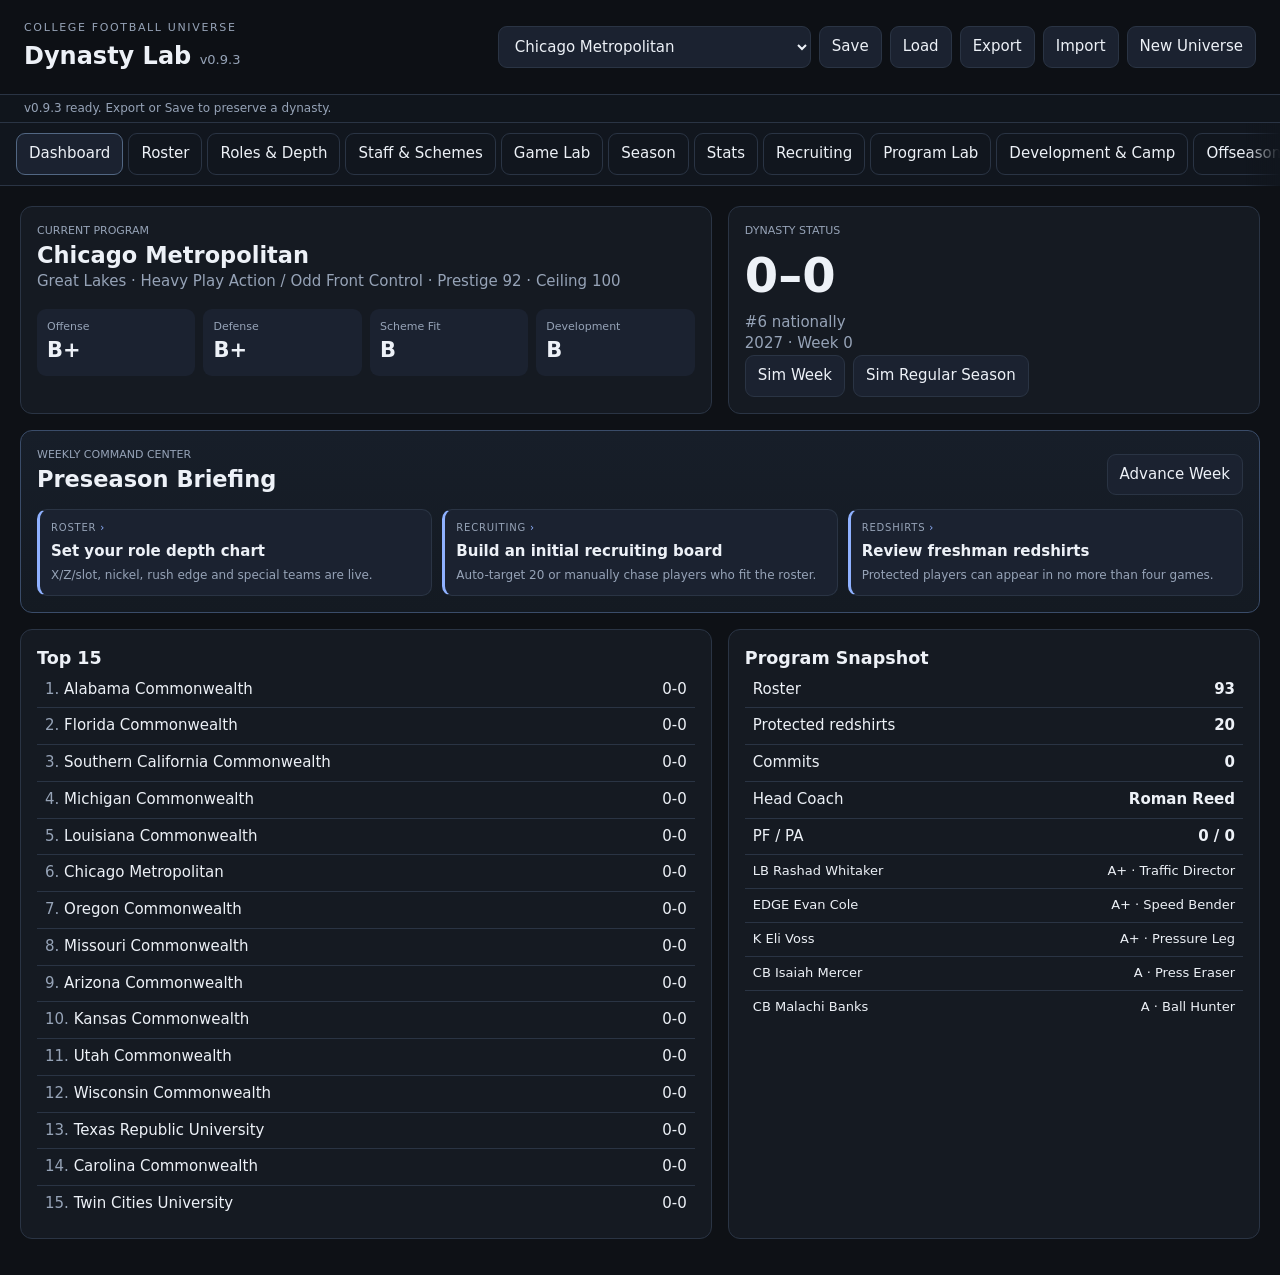
==== commit 1ad46bab: "Publish production: 0.9.3" ====
--- a/index.html
+++ b/index.html
@@ -99,7 +99,7 @@
   <header class="topbar">
     <div>
       <div class="eyebrow">COLLEGE FOOTBALL UNIVERSE</div>
-      <h1>Dynasty Lab <span>v0.9.2</span></h1>
+      <h1>Dynasty Lab <span data-app-version>v0.9.3</span></h1>
     </div>
     <div class="header-actions">
       <select id="userTeam" aria-label="Controlled program"></select>
@@ -927,7 +927,7 @@
 'use strict';
 const EMBEDDED_SCHOOLS=[{"id":1,"name":"Chicago Metropolitan","conference":"Great Lakes","prestige":92,"resources":93,"development":81,"nil":86,"academics":81,"fan_support":92,"facilities":94,"admin_patience":25,"program_ceiling":100,"city":"Chicago","state":"IL","lat":41.8781,"lon":-87.6298},{"id":2,"name":"Great Lakes University","conference":"Great Lakes","prestige":60,"resources":62,"development":58,"nil":59,"academics":63,"fan_support":68,"facilities":60,"admin_patience":78,"program_ceiling":67,"city":"Evanston","state":"IL","lat":42.0451,"lon":-87.6877},{"id":3,"name":"Wisconsin Commonwealth","conference":"Great Lakes","prestige":89,"resources":88,"development":84,"nil":98,"academics":61,"fan_support":83,"facilities":85,"admin_patience":61,"program_ceiling":100,"city":"Madison","state":"WI","lat":43.0731,"lon":-89.4012},{"id":4,"name":"Milwaukee State","conference":"Great Lakes","prestige":59,"resources":70,"development":55,"nil":70,"academics":60,"fan_support":67,"facilities":62,"admin_patience":66,"program_ceiling":74,"city":"Milwaukee","state":"WI","lat":43.0389,"lon":-87.9065},{"id":5,"name":"Michigan Commonwealth","conference":"Great Lakes","prestige":94,"resources":97,"development":82,"nil":94,"academics":66,"fan_support":75,"facilities":99,"admin_patience":50,"program_ceiling":100,"city":"Lansing","state":"MI","lat":42.7325,"lon":-84.5555},{"id":6,"name":"Detroit Metropolitan","conference":"Great Lakes","prestige":75,"resources":93,"development":47,"nil":90,"academics":37,"fan_support":76,"facilities":85,"admin_patience":42,"program_ceiling":90,"city":"Detroit","state":"MI","lat":42.3314,"lon":-83.0458},{"id":7,"name":"Lake Erie University","conference":"Great Lakes","prestige":62,"resources":63,"development":67,"nil":66,"academics":70,"fan_support":63,"facilities":62,"admin_patience":87,"program_ceiling":71,"city":"Cleveland","state":"OH","lat":41.4993,"lon":-81.6944},{"id":8,"name":"Ohio Western","conference":"Great Lakes","prestige":49,"resources":62,"development":40,"nil":62,"academics":58,"fan_support":82,"facilities":54,"admin_patience":63,"program_ceiling":54,"city":"Toledo","state":"OH","lat":41.6528,"lon":-83.5379},{"id":9,"name":"Indiana Commonwealth","conference":"Great Lakes","prestige":65,"resources":57,"development":53,"nil":50,"academics":78,"fan_support":67,"facilities":57,"admin_patience":58,"program_ceiling":70,"city":"Indianapolis","state":"IN","lat":39.7684,"lon":-86.1581},{"id":10,"name":"Fort Wayne State","conference":"Great Lakes","prestige":59,"resources":40,"development":62,"nil":47,"academics":66,"fan_support":47,"facilities":47,"admin_patience":65,"program_ceiling":66,"city":"Fort Wayne","state":"IN","lat":41.0793,"lon":-85.1394},{"id":11,"name":"Twin Cities University","conference":"Great Lakes","prestige":84,"resources":84,"development":65,"nil":79,"academics":76,"fan_support":73,"facilities":79,"admin_patience":63,"program_ceiling":97,"city":"Minneapolis","state":"MN","lat":44.9778,"lon":-93.265},{"id":12,"name":"Iowa Lakes University","conference":"Great Lakes","prestige":41,"resources":38,"development":58,"nil":29,"academics":72,"fan_support":39,"facilities":35,"admin_patience":81,"program_ceiling":51,"city":"Cedar Rapids","state":"IA","lat":41.9779,"lon":-91.6656},{"id":13,"name":"New England Commonwealth","conference":"Northeast","prestige":82,"resources":85,"development":57,"nil":99,"academics":42,"fan_support":72,"facilities":77,"admin_patience":46,"program_ceiling":91,"city":"Boston","state":"MA","lat":42.3601,"lon":-71.0589},{"id":14,"name":"Massachusetts Bay University","conference":"Northeast","prestige":58,"resources":58,"development":49,"nil":63,"academics":79,"fan_support":48,"facilities":46,"admin_patience":68,"program_ceiling":66,"city":"Worcester","state":"MA","lat":42.2626,"lon":-71.8023},{"id":15,"name":"Hudson University","conference":"Northeast","prestige":47,"resources":45,"development":43,"nil":38,"academics":60,"fan_support":38,"facilities":44,"admin_patience":65,"program_ceiling":59,"city":"Albany","state":"NY","lat":42.6526,"lon":-73.7562},{"id":16,"name":"New York Metropolitan","conference":"Northeast","prestige":80,"resources":75,"development":72,"nil":76,"academics":81,"fan_support":78,"facilities":76,"admin_patience":66,"program_ceiling":90,"city":"New York","state":"NY","lat":40.7128,"lon":-74.006},{"id":17,"name":"Long Island State","conference":"Northeast","prestige":58,"resources":53,"development":59,"nil":40,"academics":64,"fan_support":72,"facilities":61,"admin_patience":48,"program_ceiling":74,"city":"Hempstead","state":"NY","lat":40.7062,"lon":-73.6187},{"id":18,"name":"Connecticut Commonwealth","conference":"Northeast","prestige":47,"resources":48,"development":37,"nil":48,"academics":77,"fan_support":44,"facilities":49,"admin_patience":43,"program_ceiling":56,"city":"Hartford","state":"CT","lat":41.7658,"lon":-72.6734},{"id":19,"name":"Rhode Island Maritime","conference":"Northeast","prestige":57,"resources":55,"development":62,"nil":51,"academics":97,"fan_support":61,"facilities":58,"admin_patience":44,"program_ceiling":74,"city":"Providence","state":"RI","lat":41.824,"lon":-71.4128},{"id":20,"name":"Vermont State","conference":"Northeast","prestige":28,"resources":27,"development":57,"nil":29,"academics":77,"fan_support":36,"facilities":35,"admin_patience":70,"program_ceiling":38,"city":"Burlington","state":"VT","lat":44.4759,"lon":-73.2121},{"id":21,"name":"New Hampshire Tech","conference":"Northeast","prestige":60,"resources":58,"development":48,"nil":30,"academics":73,"fan_support":64,"facilities":63,"admin_patience":43,"program_ceiling":69,"city":"Manchester","state":"NH","lat":42.9956,"lon":-71.4548},{"id":22,"name":"Maine Commonwealth","conference":"Northeast","prestige":47,"resources":40,"development":52,"nil":29,"academics":72,"fan_support":50,"facilities":39,"admin_patience":74,"program_ceiling":55,"city":"Portland","state":"ME","lat":43.6591,"lon":-70.2568},{"id":23,"name":"Delaware Valley University","conference":"Northeast","prestige":41,"resources":33,"development":44,"nil":35,"academics":56,"fan_support":53,"facilities":28,"admin_patience":75,"program_ceiling":54,"city":"Wilmington","state":"DE","lat":39.7391,"lon":-75.5398},{"id":24,"name":"Jersey Coastal University","conference":"Northeast","prestige":32,"resources":36,"development":65,"nil":29,"academics":57,"fan_support":28,"facilities":34,"admin_patience":68,"program_ceiling":79,"city":"Newark","state":"NJ","lat":40.7357,"lon":-74.1724},{"id":25,"name":"Chesapeake University","conference":"Atlantic","prestige":82,"resources":96,"development":53,"nil":89,"academics":69,"fan_support":99,"facilities":84,"admin_patience":50,"program_ceiling":90,"city":"Baltimore","state":"MD","lat":39.2904,"lon":-76.6122},{"id":26,"name":"Potomac Commonwealth","conference":"Atlantic","prestige":53,"resources":46,"development":46,"nil":67,"academics":78,"fan_support":50,"facilities":47,"admin_patience":67,"program_ceiling":63,"city":"Washington","state":"DC","lat":38.9072,"lon":-77.0369},{"id":27,"name":"Virginia Commonwealth Tech","conference":"Atlantic","prestige":84,"resources":93,"development":72,"nil":99,"academics":59,"fan_support":75,"facilities":85,"admin_patience":53,"program_ceiling":100,"city":"Richmond","state":"VA","lat":37.5407,"lon":-77.436},{"id":28,"name":"Tidewater State","conference":"Atlantic","prestige":62,"resources":72,"development":57,"nil":62,"academics":85,"fan_support":58,"facilities":71,"admin_patience":61,"program_ceiling":75,"city":"Norfolk","state":"VA","lat":36.8508,"lon":-76.2859},{"id":29,"name":"Blue Ridge University","conference":"Atlantic","prestige":49,"resources":55,"development":83,"nil":50,"academics":62,"fan_support":62,"facilities":56,"admin_patience":56,"program_ceiling":63,"city":"Roanoke","state":"VA","lat":37.2709,"lon":-79.9414},{"id":30,"name":"Carolina Commonwealth","conference":"Atlantic","prestige":88,"resources":88,"development":64,"nil":99,"academics":69,"fan_support":98,"facilities":93,"admin_patience":57,"program_ceiling":100,"city":"Charlotte","state":"NC","lat":35.2271,"lon":-80.8431},{"id":31,"name":"Piedmont University","conference":"Atlantic","prestige":69,"resources":67,"development":55,"nil":64,"academics":95,"fan_support":73,"facilities":72,"admin_patience":56,"program_ceiling":81,"city":"Raleigh","state":"NC","lat":35.7796,"lon":-78.6382},{"id":32,"name":"Cape Fear State","conference":"Atlantic","prestige":67,"resources":53,"development":68,"nil":47,"academics":66,"fan_support":69,"facilities":56,"admin_patience":78,"program_ceiling":76,"city":"Wilmington","state":"NC","lat":34.2257,"lon":-77.9447},{"id":33,"name":"Palmetto University","conference":"Atlantic","prestige":70,"resources":67,"development":68,"nil":65,"academics":81,"fan_support":62,"facilities":65,"admin_patience":52,"program_ceiling":86,"city":"Columbia","state":"SC","lat":34.0007,"lon":-81.0348},{"id":34,"name":"Charleston Maritime","conference":"Atlantic","prestige":60,"resources":68,"development":73,"nil":56,"academics":70,"fan_support":49,"facilities":60,"admin_patience":52,"program_ceiling":77,"city":"Charleston","state":"SC","lat":32.7765,"lon":-79.9311},{"id":35,"name":"Appalachian Commonwealth","conference":"Atlantic","prestige":48,"resources":49,"development":63,"nil":45,"academics":58,"fan_support":44,"facilities":47,"admin_patience":78,"program_ceiling":54,"city":"Asheville","state":"NC","lat":35.5951,"lon":-82.5515},{"id":36,"name":"Shenandoah University","conference":"Atlantic","prestige":71,"resources":72,"development":53,"nil":75,"academics":67,"fan_support":81,"facilities":62,"admin_patience":85,"program_ceiling":78,"city":"Charlottesville","state":"VA","lat":38.0293,"lon":-78.4767},{"id":37,"name":"Georgia Commonwealth","conference":"Southeastern","prestige":96,"resources":99,"development":73,"nil":99,"academics":83,"fan_support":99,"facilities":98,"admin_patience":51,"program_ceiling":100,"city":"Atlanta","state":"GA","lat":33.749,"lon":-84.388},{"id":38,"name":"Georgia Coastal","conference":"Southeastern","prestige":84,"resources":85,"development":63,"nil":84,"academics":74,"fan_support":95,"facilities":86,"admin_patience":38,"program_ceiling":95,"city":"Savannah","state":"GA","lat":32.0809,"lon":-81.0912},{"id":39,"name":"Florida Commonwealth","conference":"Southeastern","prestige":92,"resources":94,"development":90,"nil":84,"academics":72,"fan_support":91,"facilities":92,"admin_patience":54,"program_ceiling":97,"city":"Orlando","state":"FL","lat":28.5383,"lon":-81.3792},{"id":40,"name":"South Florida Metropolitan","conference":"Southeastern","prestige":52,"resources":51,"development":48,"nil":48,"academics":59,"fan_support":40,"facilities":55,"admin_patience":71,"program_ceiling":90,"city":"Miami","state":"FL","lat":25.7617,"lon":-80.1918},{"id":41,"name":"Florida Gulf University","conference":"Southeastern","prestige":69,"resources":73,"development":59,"nil":91,"academics":44,"fan_support":71,"facilities":75,"admin_patience":53,"program_ceiling":78,"city":"Tampa","state":"FL","lat":27.9506,"lon":-82.4572},{"id":42,"name":"Alabama Commonwealth","conference":"Southeastern","prestige":97,"resources":91,"development":86,"nil":88,"academics":61,"fan_support":85,"facilities":99,"admin_patience":16,"program_ceiling":100,"city":"Birmingham","state":"AL","lat":33.5186,"lon":-86.8104},{"id":43,"name":"Mobile State","conference":"Southeastern","prestige":40,"resources":35,"development":42,"nil":33,"academics":62,"fan_support":34,"facilities":29,"admin_patience":68,"program_ceiling":56,"city":"Mobile","state":"AL","lat":30.6954,"lon":-88.0399},{"id":44,"name":"Tennessee Commonwealth","conference":"Southeastern","prestige":85,"resources":78,"development":74,"nil":84,"academics":75,"fan_support":66,"facilities":88,"admin_patience":30,"program_ceiling":100,"city":"Nashville","state":"TN","lat":36.1627,"lon":-86.7816},{"id":45,"name":"Knoxville Tech","conference":"Southeastern","prestige":48,"resources":45,"development":54,"nil":50,"academics":72,"fan_support":53,"facilities":44,"admin_patience":65,"program_ceiling":65,"city":"Knoxville","state":"TN","lat":35.9606,"lon":-83.9207},{"id":46,"name":"Mississippi Commonwealth","conference":"Southeastern","prestige":54,"resources":53,"development":64,"nil":63,"academics":77,"fan_support":59,"facilities":65,"admin_patience":41,"program_ceiling":66,"city":"Jackson","state":"MS","lat":32.2988,"lon":-90.1848},{"id":47,"name":"Magnolia State","conference":"Southeastern","prestige":52,"resources":54,"development":71,"nil":34,"academics":82,"fan_support":63,"facilities":53,"admin_patience":67,"program_ceiling":60,"city":"Hattiesburg","state":"MS","lat":31.3271,"lon":-89.2903},{"id":48,"name":"Kentucky Commonwealth","conference":"Southeastern","prestige":65,"resources":76,"development":65,"nil":75,"academics":79,"fan_support":43,"facilities":73,"admin_patience":50,"program_ceiling":80,"city":"Lexington","state":"KY","lat":38.0406,"lon":-84.5037},{"id":49,"name":"Louisiana Commonwealth","conference":"Gulf","prestige":91,"resources":99,"development":66,"nil":96,"academics":79,"fan_support":96,"facilities":92,"admin_patience":61,"program_ceiling":100,"city":"Baton Rouge","state":"LA","lat":30.4515,"lon":-91.1871},{"id":50,"name":"New Orleans University","conference":"Gulf","prestige":83,"resources":64,"development":57,"nil":66,"academics":67,"fan_support":80,"facilities":73,"admin_patience":40,"program_ceiling":93,"city":"New Orleans","state":"LA","lat":29.9511,"lon":-90.0715},{"id":51,"name":"Acadiana State","conference":"Gulf","prestige":66,"resources":57,"development":44,"nil":50,"academics":72,"fan_support":81,"facilities":68,"admin_patience":78,"program_ceiling":72,"city":"Lafayette","state":"LA","lat":30.2241,"lon":-92.0198},{"id":52,"name":"Gulf Coast Tech","conference":"Gulf","prestige":67,"resources":78,"development":83,"nil":77,"academics":57,"fan_support":77,"facilities":67,"admin_patience":31,"program_ceiling":79,"city":"Biloxi","state":"MS","lat":30.396,"lon":-88.8853},{"id":53,"name":"Houston Metropolitan","conference":"Gulf","prestige":84,"resources":94,"development":59,"nil":84,"academics":77,"fan_support":86,"facilities":99,"admin_patience":53,"program_ceiling":99,"city":"Houston","state":"TX","lat":29.7604,"lon":-95.3698},{"id":54,"name":"East Texas University","conference":"Gulf","prestige":67,"resources":54,"development":57,"nil":53,"academics":64,"fan_support":56,"facilities":68,"admin_patience":51,"program_ceiling":84,"city":"Beaumont","state":"TX","lat":30.0802,"lon":-94.1266},{"id":55,"name":"Arkansas Delta","conference":"Gulf","prestige":68,"resources":62,"development":50,"nil":63,"academics":57,"fan_support":56,"facilities":72,"admin_patience":66,"program_ceiling":85,"city":"Little Rock","state":"AR","lat":34.7465,"lon":-92.2896},{"id":56,"name":"Ozark Commonwealth","conference":"Gulf","prestige":67,"resources":79,"development":71,"nil":88,"academics":57,"fan_support":53,"facilities":70,"admin_patience":57,"program_ceiling":75,"city":"Fayetteville","state":"AR","lat":36.0822,"lon":-94.1719},{"id":57,"name":"Memphis Metropolitan","conference":"Gulf","prestige":64,"resources":65,"development":67,"nil":75,"academics":68,"fan_support":60,"facilities":55,"admin_patience":58,"program_ceiling":77,"city":"Memphis","state":"TN","lat":35.1495,"lon":-90.049},{"id":58,"name":"Red River University","conference":"Gulf","prestige":77,"resources":75,"development":60,"nil":76,"academics":78,"fan_support":81,"facilities":88,"admin_patience":52,"program_ceiling":90,"city":"Shreveport","state":"LA","lat":32.5252,"lon":-93.7502},{"id":59,"name":"Coastal Bend State","conference":"Gulf","prestige":63,"resources":70,"development":57,"nil":74,"academics":47,"fan_support":59,"facilities":69,"admin_patience":42,"program_ceiling":72,"city":"Corpus Christi","state":"TX","lat":27.8006,"lon":-97.3964},{"id":60,"name":"Gulf Plains University","conference":"Gulf","prestige":31,"resources":28,"development":60,"nil":22,"academics":73,"fan_support":29,"facilities":25,"admin_patience":60,"program_ceiling":44,"city":"Lake Charles","state":"LA","lat":30.2266,"lon":-93.2174},{"id":61,"name":"Missouri Commonwealth","conference":"Heartland","prestige":82,"resources":83,"development":85,"nil":65,"academics":69,"fan_support":99,"facilities":85,"admin_patience":59,"program_ceiling":98,"city":"Columbia","state":"MO","lat":38.9517,"lon":-92.3341},{"id":62,"name":"St. Louis Metropolitan","conference":"Heartland","prestige":65,"resources":74,"development":50,"nil":67,"academics":69,"fan_support":54,"facilities":72,"admin_patience":67,"program_ceiling":76,"city":"St. Louis","state":"MO","lat":38.627,"lon":-90.1994},{"id":63,"name":"Kansas Commonwealth","conference":"Heartland","prestige":81,"resources":91,"development":74,"nil":91,"academics":75,"fan_support":84,"facilities":82,"admin_patience":81,"program_ceiling":86,"city":"Wichita","state":"KS","lat":37.6872,"lon":-97.3301},{"id":64,"name":"Prairie Tech","conference":"Heartland","prestige":65,"resources":65,"development":64,"nil":77,"academics":72,"fan_support":73,"facilities":64,"admin_patience":48,"program_ceiling":82,"city":"Manhattan","state":"KS","lat":39.1836,"lon":-96.5717},{"id":65,"name":"Nebraska Commonwealth","conference":"Heartland","prestige":87,"resources":94,"development":65,"nil":83,"academics":95,"fan_support":61,"facilities":87,"admin_patience":54,"program_ceiling":97,"city":"Lincoln","state":"NE","lat":40.8136,"lon":-96.7026},{"id":66,"name":"Omaha State","conference":"Heartland","prestige":73,"resources":75,"development":64,"nil":76,"academics":74,"fan_support":63,"facilities":70,"admin_patience":58,"program_ceiling":84,"city":"Omaha","state":"NE","lat":41.2565,"lon":-95.9345},{"id":67,"name":"Iowa Commonwealth","conference":"Heartland","prestige":69,"resources":75,"development":51,"nil":73,"academics":64,"fan_support":70,"facilities":73,"admin_patience":57,"program_ceiling":77,"city":"Des Moines","state":"IA","lat":41.5868,"lon":-93.625},{"id":68,"name":"Dakota University","conference":"Heartland","prestige":79,"resources":89,"development":68,"nil":82,"academics":70,"fan_support":82,"facilities":80,"admin_patience":58,"program_ceiling":94,"city":"Sioux Falls","state":"SD","lat":43.5446,"lon":-96.7311},{"id":69,"name":"North Dakota Commonwealth","conference":"Heartland","prestige":66,"resources":73,"development":63,"nil":73,"academics":82,"fan_support":73,"facilities":68,"admin_patience":62,"program_ceiling":77,"city":"Fargo","state":"ND","lat":46.8772,"lon":-96.7898},{"id":70,"name":"Oklahoma Northern","conference":"Heartland","prestige":60,"resources":47,"development":74,"nil":59,"academics":75,"fan_support":59,"facilities":47,"admin_patience":55,"program_ceiling":77,"city":"Tulsa","state":"OK","lat":36.154,"lon":-95.9928},{"id":71,"name":"Springfield State","conference":"Heartland","prestige":51,"resources":64,"development":51,"nil":64,"academics":58,"fan_support":35,"facilities":57,"admin_patience":78,"program_ceiling":68,"city":"Springfield","state":"MO","lat":37.209,"lon":-93.2923},{"id":72,"name":"Central Plains University","conference":"Heartland","prestige":71,"resources":70,"development":73,"nil":65,"academics":85,"fan_support":61,"facilities":67,"admin_patience":65,"program_ceiling":78,"city":"Topeka","state":"KS","lat":39.0473,"lon":-95.6752},{"id":73,"name":"Texas Republic University","conference":"Southwest","prestige":98,"resources":99,"development":73,"nil":99,"academics":71,"fan_support":78,"facilities":83,"admin_patience":46,"program_ceiling":100,"city":"Austin","state":"TX","lat":30.2672,"lon":-97.7431},{"id":74,"name":"Lone Star Tech","conference":"Southwest","prestige":90,"resources":79,"development":65,"nil":73,"academics":73,"fan_support":83,"facilities":83,"admin_patience":58,"program_ceiling":100,"city":"Dallas","state":"TX","lat":32.7767,"lon":-96.797},{"id":75,"name":"Fort Worth State","conference":"Southwest","prestige":70,"resources":62,"development":75,"nil":60,"academics":84,"fan_support":71,"facilities":64,"admin_patience":79,"program_ceiling":83,"city":"Fort Worth","state":"TX","lat":32.7555,"lon":-97.3308},{"id":76,"name":"San Antonio Commonwealth","conference":"Southwest","prestige":69,"resources":91,"development":74,"nil":92,"academics":66,"fan_support":52,"facilities":82,"admin_patience":62,"program_ceiling":81,"city":"San Antonio","state":"TX","lat":29.4241,"lon":-98.4936},{"id":77,"name":"West Texas University","conference":"Southwest","prestige":56,"resources":40,"development":60,"nil":50,"academics":75,"fan_support":68,"facilities":41,"admin_patience":50,"program_ceiling":61,"city":"Lubbock","state":"TX","lat":33.5779,"lon":-101.8552},{"id":78,"name":"Rio Grande State","conference":"Southwest","prestige":68,"resources":67,"development":74,"nil":70,"academics":88,"fan_support":74,"facilities":61,"admin_patience":45,"program_ceiling":74,"city":"El Paso","state":"TX","lat":31.7619,"lon":-106.485},{"id":79,"name":"Oklahoma Commonwealth","conference":"Southwest","prestige":87,"resources":87,"development":69,"nil":85,"academics":60,"fan_support":88,"facilities":84,"admin_patience":52,"program_ceiling":94,"city":"Oklahoma City","state":"OK","lat":35.4676,"lon":-97.5164},{"id":80,"name":"Red Dirt University","conference":"Southwest","prestige":65,"resources":60,"development":76,"nil":71,"academics":73,"fan_support":73,"facilities":59,"admin_patience":44,"program_ceiling":73,"city":"Norman","state":"OK","lat":35.2226,"lon":-97.4395},{"id":81,"name":"New Mexico Commonwealth","conference":"Southwest","prestige":60,"resources":51,"development":50,"nil":63,"academics":76,"fan_support":64,"facilities":64,"admin_patience":65,"program_ceiling":72,"city":"Albuquerque","state":"NM","lat":35.0844,"lon":-106.6504},{"id":82,"name":"Santa Fe Tech","conference":"Southwest","prestige":53,"resources":51,"development":73,"nil":54,"academics":57,"fan_support":61,"facilities":53,"admin_patience":70,"program_ceiling":60,"city":"Santa Fe","state":"NM","lat":35.687,"lon":-105.9378},{"id":83,"name":"Arizona Commonwealth","conference":"Southwest","prestige":82,"resources":91,"development":65,"nil":81,"academics":72,"fan_support":99,"facilities":85,"admin_patience":64,"program_ceiling":90,"city":"Phoenix","state":"AZ","lat":33.4484,"lon":-112.074},{"id":84,"name":"Desert State University","conference":"Southwest","prestige":56,"resources":68,"development":36,"nil":54,"academics":46,"fan_support":46,"facilities":62,"admin_patience":68,"program_ceiling":67,"city":"Tucson","state":"AZ","lat":32.2226,"lon":-110.9747},{"id":85,"name":"Colorado Commonwealth","conference":"Mountain","prestige":82,"resources":86,"development":67,"nil":81,"academics":57,"fan_support":73,"facilities":85,"admin_patience":40,"program_ceiling":100,"city":"Denver","state":"CO","lat":39.7392,"lon":-104.9903},{"id":86,"name":"Front Range University","conference":"Mountain","prestige":56,"resources":59,"development":56,"nil":69,"academics":65,"fan_support":71,"facilities":55,"admin_patience":66,"program_ceiling":60,"city":"Colorado Springs","state":"CO","lat":38.8339,"lon":-104.8214},{"id":87,"name":"Utah Commonwealth","conference":"Mountain","prestige":84,"resources":88,"development":71,"nil":89,"academics":65,"fan_support":89,"facilities":89,"admin_patience":48,"program_ceiling":92,"city":"Salt Lake City","state":"UT","lat":40.7608,"lon":-111.891},{"id":88,"name":"Wasatch Tech","conference":"Mountain","prestige":82,"resources":74,"development":60,"nil":79,"academics":74,"fan_support":82,"facilities":88,"admin_patience":57,"program_ceiling":91,"city":"Provo","state":"UT","lat":40.2338,"lon":-111.6585},{"id":89,"name":"Boise Commonwealth","conference":"Mountain","prestige":81,"resources":87,"development":80,"nil":93,"academics":65,"fan_support":79,"facilities":84,"admin_patience":63,"program_ceiling":95,"city":"Boise","state":"ID","lat":43.615,"lon":-116.2023},{"id":90,"name":"Montana Commonwealth","conference":"Mountain","prestige":55,"resources":62,"development":45,"nil":54,"academics":55,"fan_support":59,"facilities":68,"admin_patience":68,"program_ceiling":68,"city":"Missoula","state":"MT","lat":46.8721,"lon":-113.994},{"id":91,"name":"Big Sky State","conference":"Mountain","prestige":76,"resources":67,"development":67,"nil":44,"academics":79,"fan_support":98,"facilities":74,"admin_patience":53,"program_ceiling":88,"city":"Bozeman","state":"MT","lat":45.677,"lon":-111.0429},{"id":92,"name":"Wyoming State","conference":"Mountain","prestige":35,"resources":45,"development":39,"nil":36,"academics":51,"fan_support":43,"facilities":36,"admin_patience":76,"program_ceiling":46,"city":"Cheyenne","state":"WY","lat":41.14,"lon":-104.8202},{"id":93,"name":"Nevada Commonwealth","conference":"Mountain","prestige":38,"resources":44,"development":58,"nil":48,"academics":53,"fan_support":26,"facilities":50,"admin_patience":57,"program_ceiling":42,"city":"Reno","state":"NV","lat":39.5296,"lon":-119.8138},{"id":94,"name":"Las Vegas Metropolitan","conference":"Mountain","prestige":78,"resources":69,"development":78,"nil":74,"academics":76,"fan_support":76,"facilities":74,"admin_patience":79,"program_ceiling":90,"city":"Las Vegas","state":"NV","lat":36.1699,"lon":-115.1398},{"id":95,"name":"Idaho Northern","conference":"Mountain","prestige":61,"resources":56,"development":63,"nil":53,"academics":66,"fan_support":60,"facilities":59,"admin_patience":59,"program_ceiling":69,"city":"Coeur d'Alene","state":"ID","lat":47.6777,"lon":-116.7805},{"id":96,"name":"Rocky Mountain University","conference":"Mountain","prestige":49,"resources":49,"development":47,"nil":39,"academics":84,"fan_support":52,"facilities":51,"admin_patience":48,"program_ceiling":65,"city":"Grand Junction","state":"CO","lat":39.0639,"lon":-108.5506},{"id":97,"name":"Southern California Commonwealth","conference":"Pacific","prestige":95,"resources":99,"development":70,"nil":92,"academics":64,"fan_support":95,"facilities":99,"admin_patience":38,"program_ceiling":100,"city":"Los Angeles","state":"CA","lat":34.0522,"lon":-118.2437},{"id":98,"name":"Los Angeles Metropolitan","conference":"Pacific","prestige":54,"resources":67,"development":56,"nil":55,"academics":45,"fan_support":54,"facilities":68,"admin_patience":52,"program_ceiling":69,"city":"Los Angeles","state":"CA","lat":34.0522,"lon":-118.2437},{"id":99,"name":"California Pacific","conference":"Pacific","prestige":75,"resources":79,"development":72,"nil":70,"academics":79,"fan_support":57,"facilities":81,"admin_patience":74,"program_ceiling":83,"city":"San Diego","state":"CA","lat":32.7157,"lon":-117.1611},{"id":100,"name":"Bay Area University","conference":"Pacific","prestige":84,"resources":79,"development":68,"nil":71,"academics":72,"fan_support":78,"facilities":76,"admin_patience":35,"program_ceiling":91,"city":"San Francisco","state":"CA","lat":37.7749,"lon":-122.4194},{"id":101,"name":"Sacramento State College","conference":"Pacific","prestige":74,"resources":82,"development":73,"nil":88,"academics":83,"fan_support":74,"facilities":85,"admin_patience":73,"program_ceiling":80,"city":"Sacramento","state":"CA","lat":38.5816,"lon":-121.4944},{"id":102,"name":"Central California Tech","conference":"Pacific","prestige":48,"resources":46,"development":65,"nil":34,"academics":62,"fan_support":35,"facilities":45,"admin_patience":63,"program_ceiling":64,"city":"Fresno","state":"CA","lat":36.7378,"lon":-119.7871},{"id":103,"name":"Oregon Commonwealth","conference":"Pacific","prestige":87,"resources":92,"development":81,"nil":98,"academics":82,"fan_support":89,"facilities":85,"admin_patience":68,"program_ceiling":96,"city":"Portland","state":"OR","lat":45.5152,"lon":-122.6784},{"id":104,"name":"Cascade University","conference":"Pacific","prestige":48,"resources":58,"development":54,"nil":58,"academics":55,"fan_support":37,"facilities":46,"admin_patience":52,"program_ceiling":58,"city":"Eugene","state":"OR","lat":44.0521,"lon":-123.0868},{"id":105,"name":"Washington Commonwealth","conference":"Pacific","prestige":90,"resources":88,"development":82,"nil":93,"academics":81,"fan_support":68,"facilities":81,"admin_patience":46,"program_ceiling":100,"city":"Seattle","state":"WA","lat":47.6062,"lon":-122.3321},{"id":106,"name":"Puget Sound State","conference":"Pacific","prestige":62,"resources":60,"development":56,"nil":57,"academics":59,"fan_support":63,"facilities":64,"admin_patience":72,"program_ceiling":75,"city":"Tacoma","state":"WA","lat":47.2529,"lon":-122.4443},{"id":107,"name":"Hawaii Commonwealth","conference":"Pacific","prestige":53,"resources":56,"development":55,"nil":63,"academics":61,"fan_support":47,"facilities":54,"admin_patience":60,"program_ceiling":65,"city":"Honolulu","state":"HI","lat":21.3069,"lon":-157.8583},{"id":108,"name":"Alaska Pacific","conference":"Pacific","prestige":22,"resources":21,"development":49,"nil":39,"academics":90,"fan_support":25,"facilities":25,"admin_patience":50,"program_ceiling":36,"city":"Anchorage","state":"AK","lat":61.2181,"lon":-149.9003},{"id":109,"name":"Philadelphia Metropolitan","conference":"Metro","prestige":80,"resources":93,"development":68,"nil":99,"academics":63,"fan_support":92,"facilities":92,"admin_patience":48,"program_ceiling":94,"city":"Philadelphia","state":"PA","lat":39.9526,"lon":-75.1652},{"id":110,"name":"Pittsburgh Commonwealth","conference":"Metro","prestige":82,"resources":71,"development":81,"nil":52,"academics":60,"fan_support":73,"facilities":85,"admin_patience":49,"program_ceiling":89,"city":"Pittsburgh","state":"PA","lat":40.4406,"lon":-79.9959},{"id":111,"name":"Baltimore Metropolitan","conference":"Metro","prestige":43,"resources":39,"development":62,"nil":41,"academics":75,"fan_support":39,"facilities":36,"admin_patience":67,"program_ceiling":60,"city":"Baltimore","state":"MD","lat":39.2904,"lon":-76.6122},{"id":112,"name":"Cincinnati Commonwealth","conference":"Metro","prestige":79,"resources":60,"development":66,"nil":61,"academics":54,"fan_support":72,"facilities":63,"admin_patience":77,"program_ceiling":87,"city":"Cincinnati","state":"OH","lat":39.1031,"lon":-84.512},{"id":113,"name":"Louisville Metropolitan","conference":"Metro","prestige":77,"resources":68,"development":73,"nil":87,"academics":76,"fan_support":84,"facilities":82,"admin_patience":66,"program_ceiling":82,"city":"Louisville","state":"KY","lat":38.2527,"lon":-85.7585},{"id":114,"name":"Nashville Tech","conference":"Metro","prestige":51,"resources":41,"development":52,"nil":24,"academics":63,"fan_support":48,"facilities":41,"admin_patience":62,"program_ceiling":69,"city":"Nashville","state":"TN","lat":36.1627,"lon":-86.7816},{"id":115,"name":"Indianapolis Metropolitan","conference":"Metro","prestige":60,"resources":63,"development":49,"nil":58,"academics":54,"fan_support":56,"facilities":74,"admin_patience":64,"program_ceiling":75,"city":"Indianapolis","state":"IN","lat":39.7684,"lon":-86.1581},{"id":116,"name":"Columbus Metropolitan","conference":"Metro","prestige":78,"resources":67,"development":62,"nil":68,"academics":77,"fan_support":60,"facilities":76,"admin_patience":44,"program_ceiling":91,"city":"Columbus","state":"OH","lat":39.9612,"lon":-82.9988},{"id":117,"name":"Buffalo State University","conference":"Metro","prestige":46,"resources":47,"development":71,"nil":41,"academics":77,"fan_support":30,"facilities":47,"admin_patience":65,"program_ceiling":55,"city":"Buffalo","state":"NY","lat":42.8864,"lon":-78.8784},{"id":118,"name":"Pittsburgh Tech","conference":"Metro","prestige":42,"resources":28,"development":54,"nil":27,"academics":49,"fan_support":33,"facilities":29,"admin_patience":56,"program_ceiling":59,"city":"Pittsburgh","state":"PA","lat":40.4406,"lon":-79.9959},{"id":119,"name":"Richmond Metropolitan","conference":"Metro","prestige":69,"resources":62,"development":61,"nil":51,"academics":62,"fan_support":70,"facilities":68,"admin_patience":65,"program_ceiling":85,"city":"Richmond","state":"VA","lat":37.5407,"lon":-77.436},{"id":120,"name":"Toronto International University","conference":"Metro","prestige":62,"resources":49,"development":49,"nil":56,"academics":53,"fan_support":67,"facilities":39,"admin_patience":67,"program_ceiling":72,"city":"Toronto","state":"ON","lat":43.6532,"lon":-79.3832}];
 const $=s=>document.querySelector(s), $$=s=>[...document.querySelectorAll(s)];
-const APP_VERSION='0.9.2';
+const APP_VERSION='0.9.3';
 const POS=['QB','RB','WR','TE','OT','OG','C','EDGE','DT','LB','CB','S','K','P'];
 const POS_COUNTS={QB:4,RB:5,WR:10,TE:5,OT:7,OG:6,C:3,EDGE:7,DT:7,LB:8,CB:8,S:7,K:2,P:2};
 const FIRST=['Marcus','Darius','Eli','Jordan','Devin','Trevor','Mason','Jamal','Evan','Aaron','Tyler','Carter','Malik','Isaiah','Noah','Caleb','Andre','Micah','Dante','Logan','Xavier','Bryce','Miles','Cole','Jaylen','Cam','Roman','Nico','Zion','Trey','Dominic','Rashad','Gavin','Khalil','Luke','Jalen','Emmett','Malachi'];
